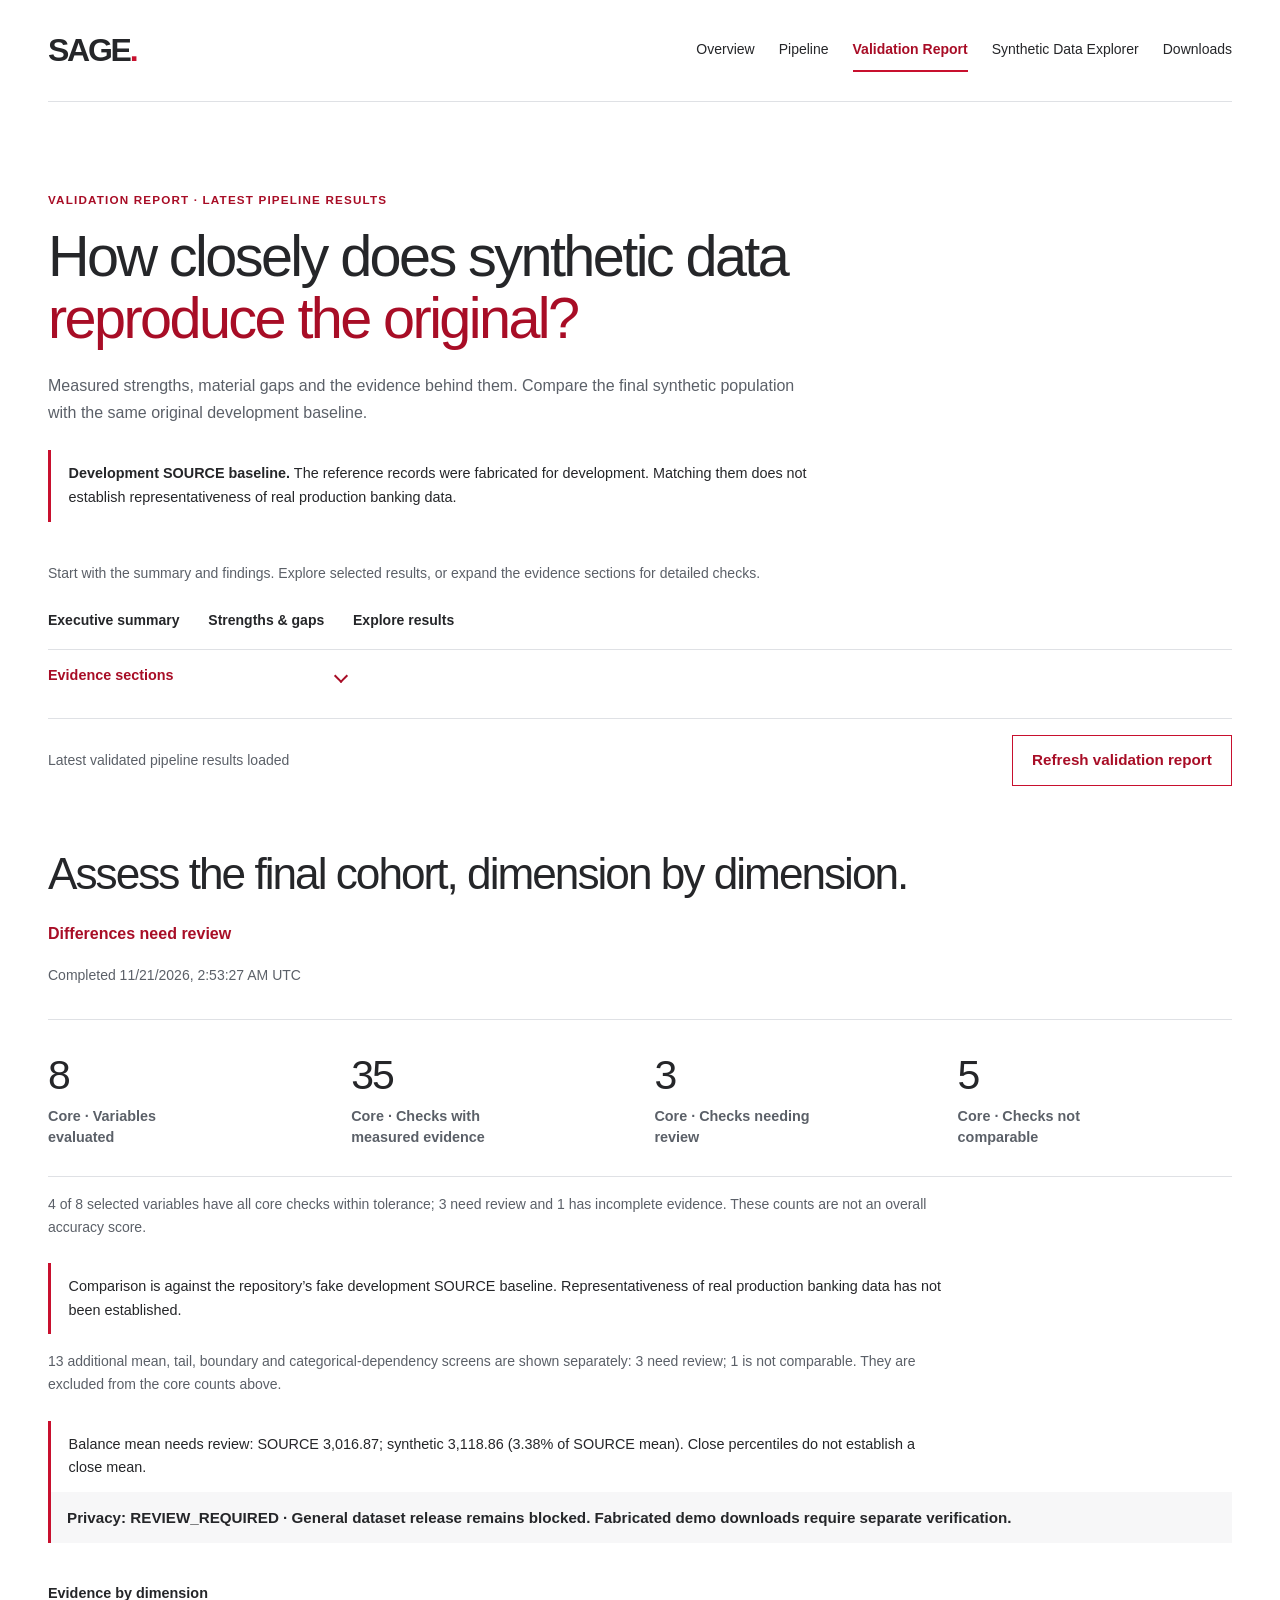
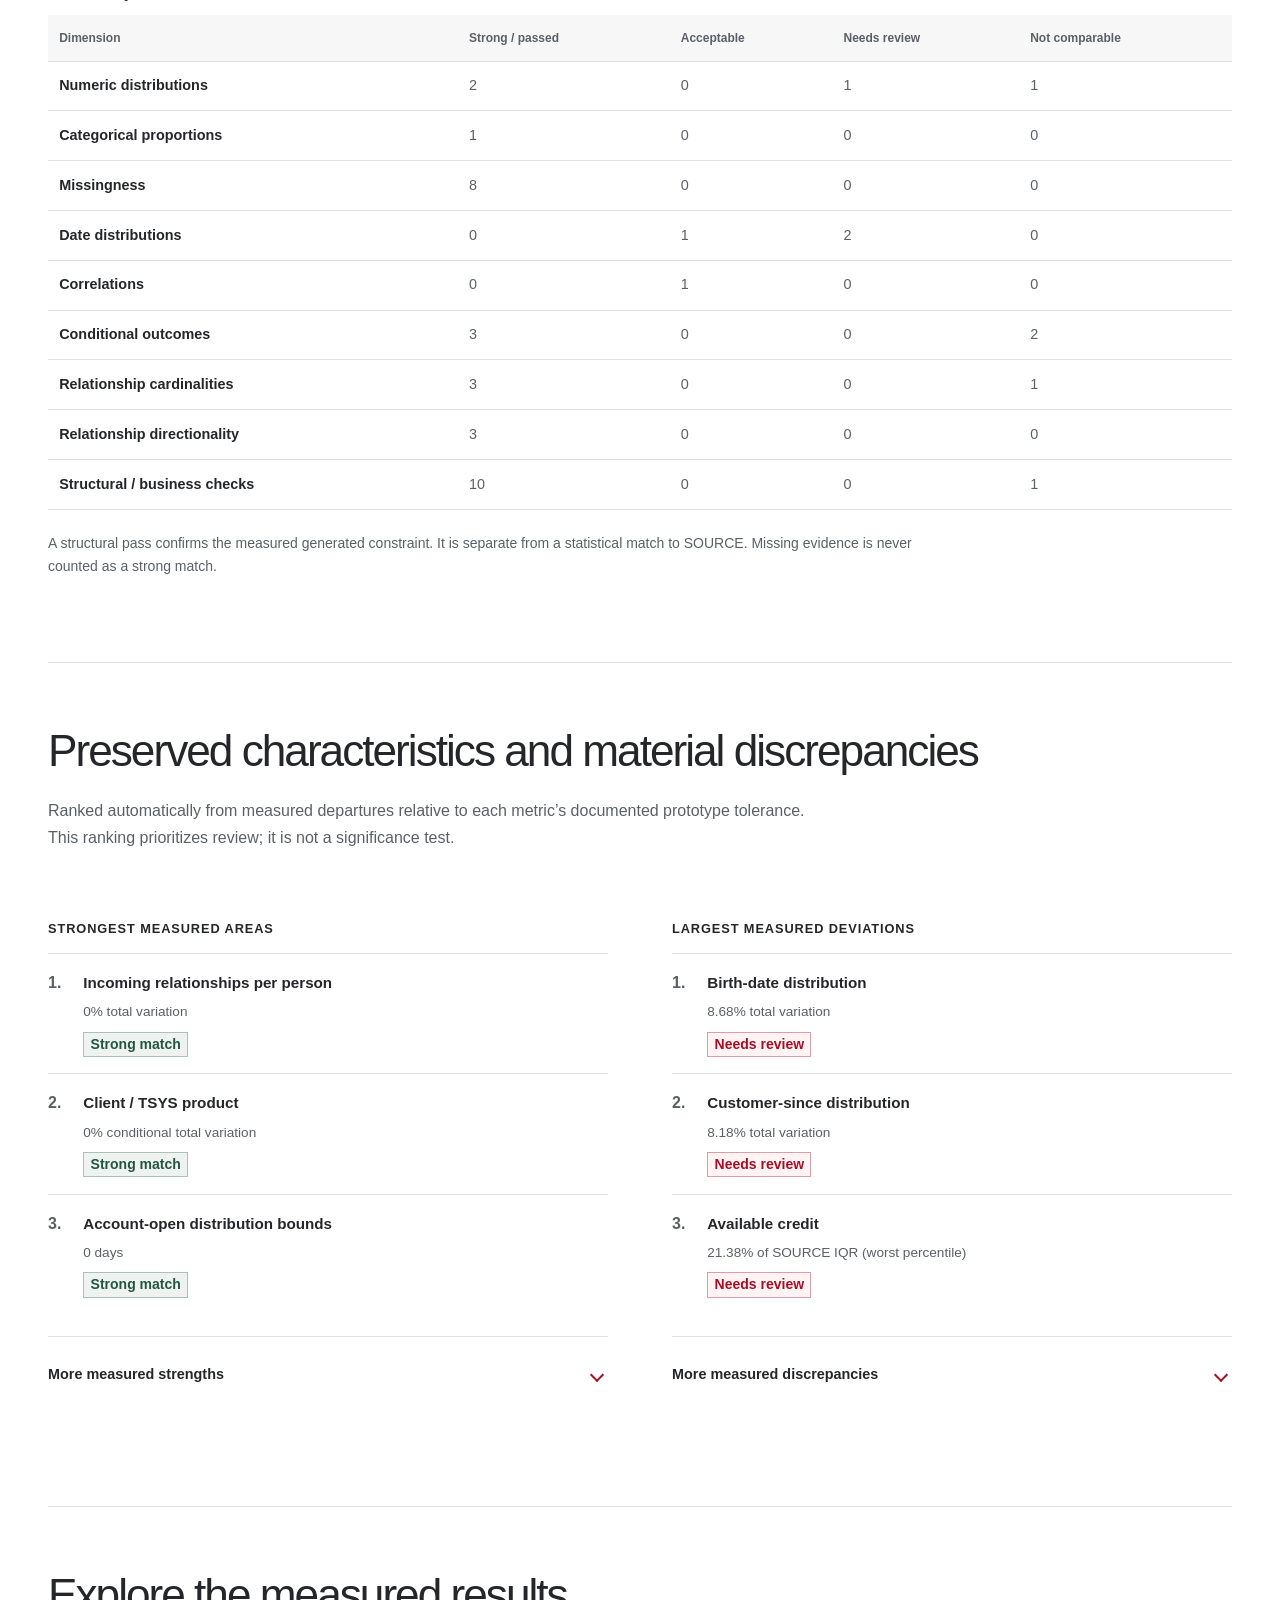
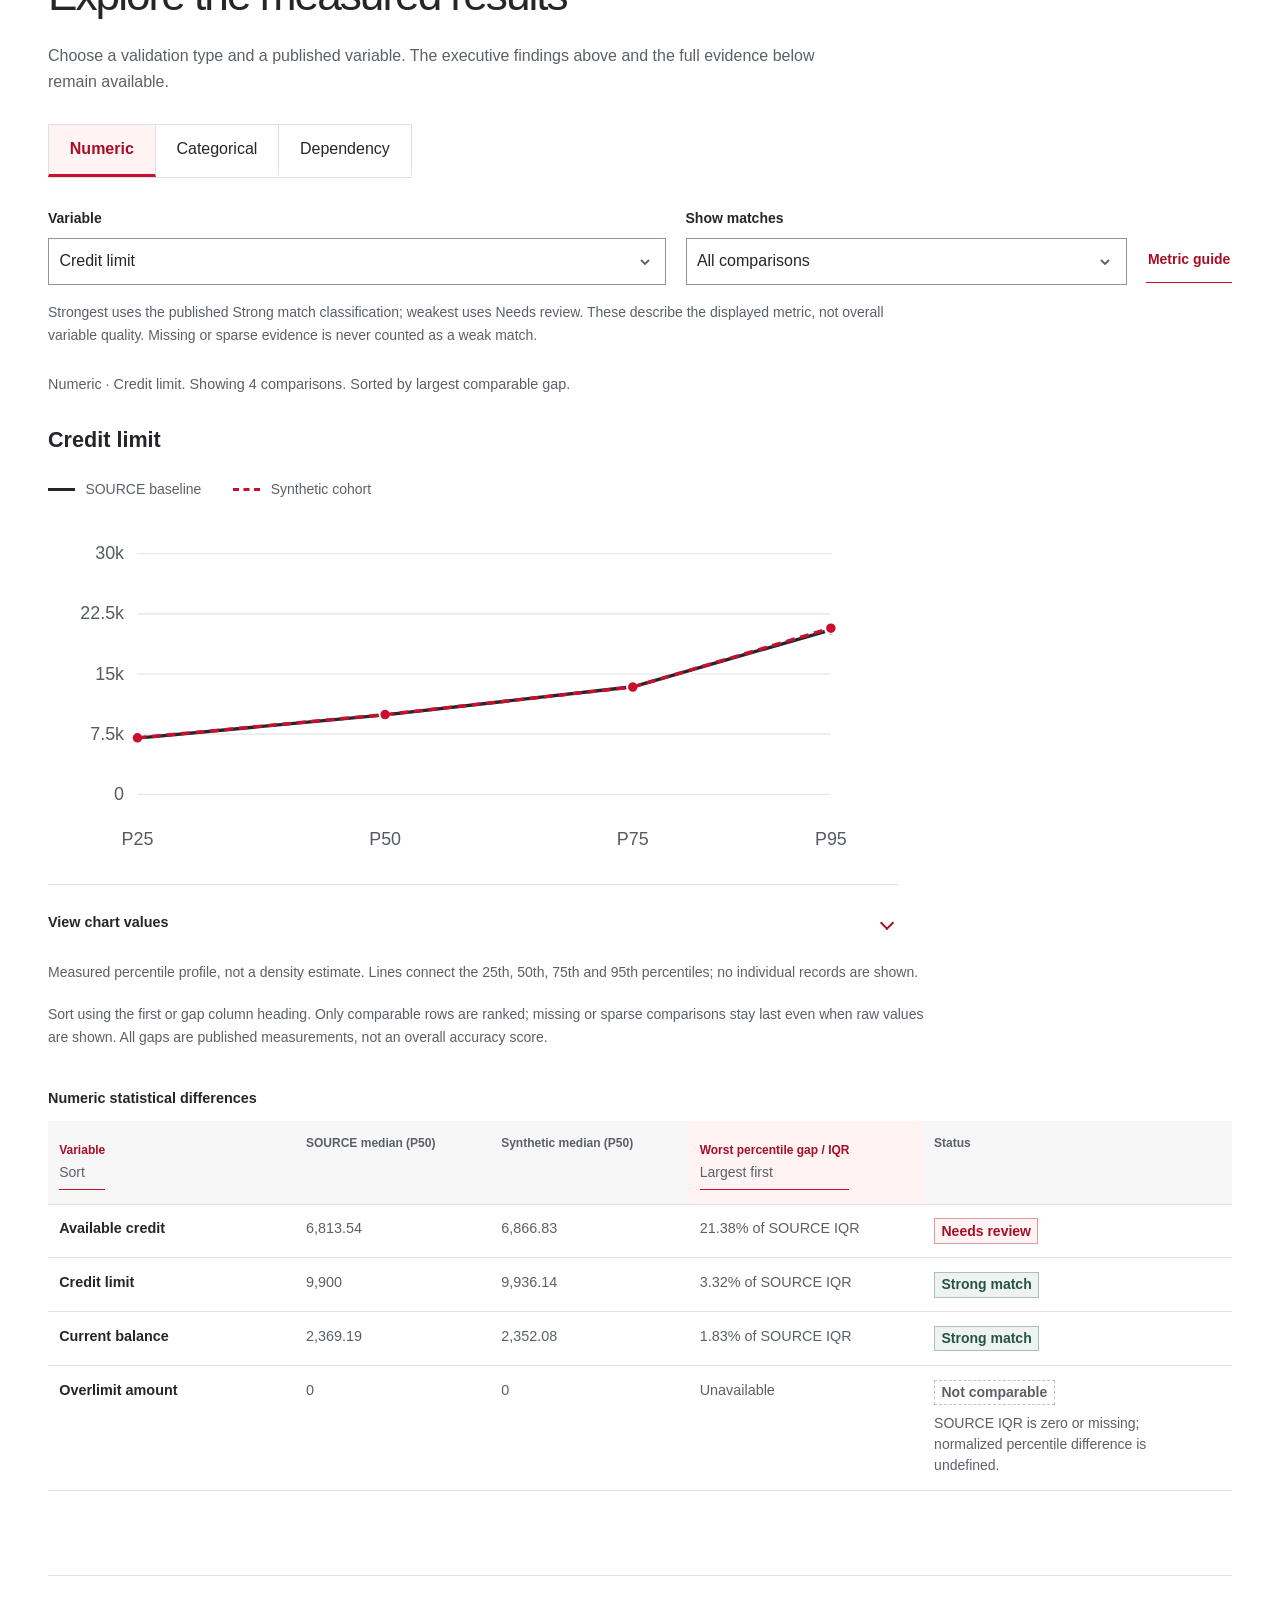
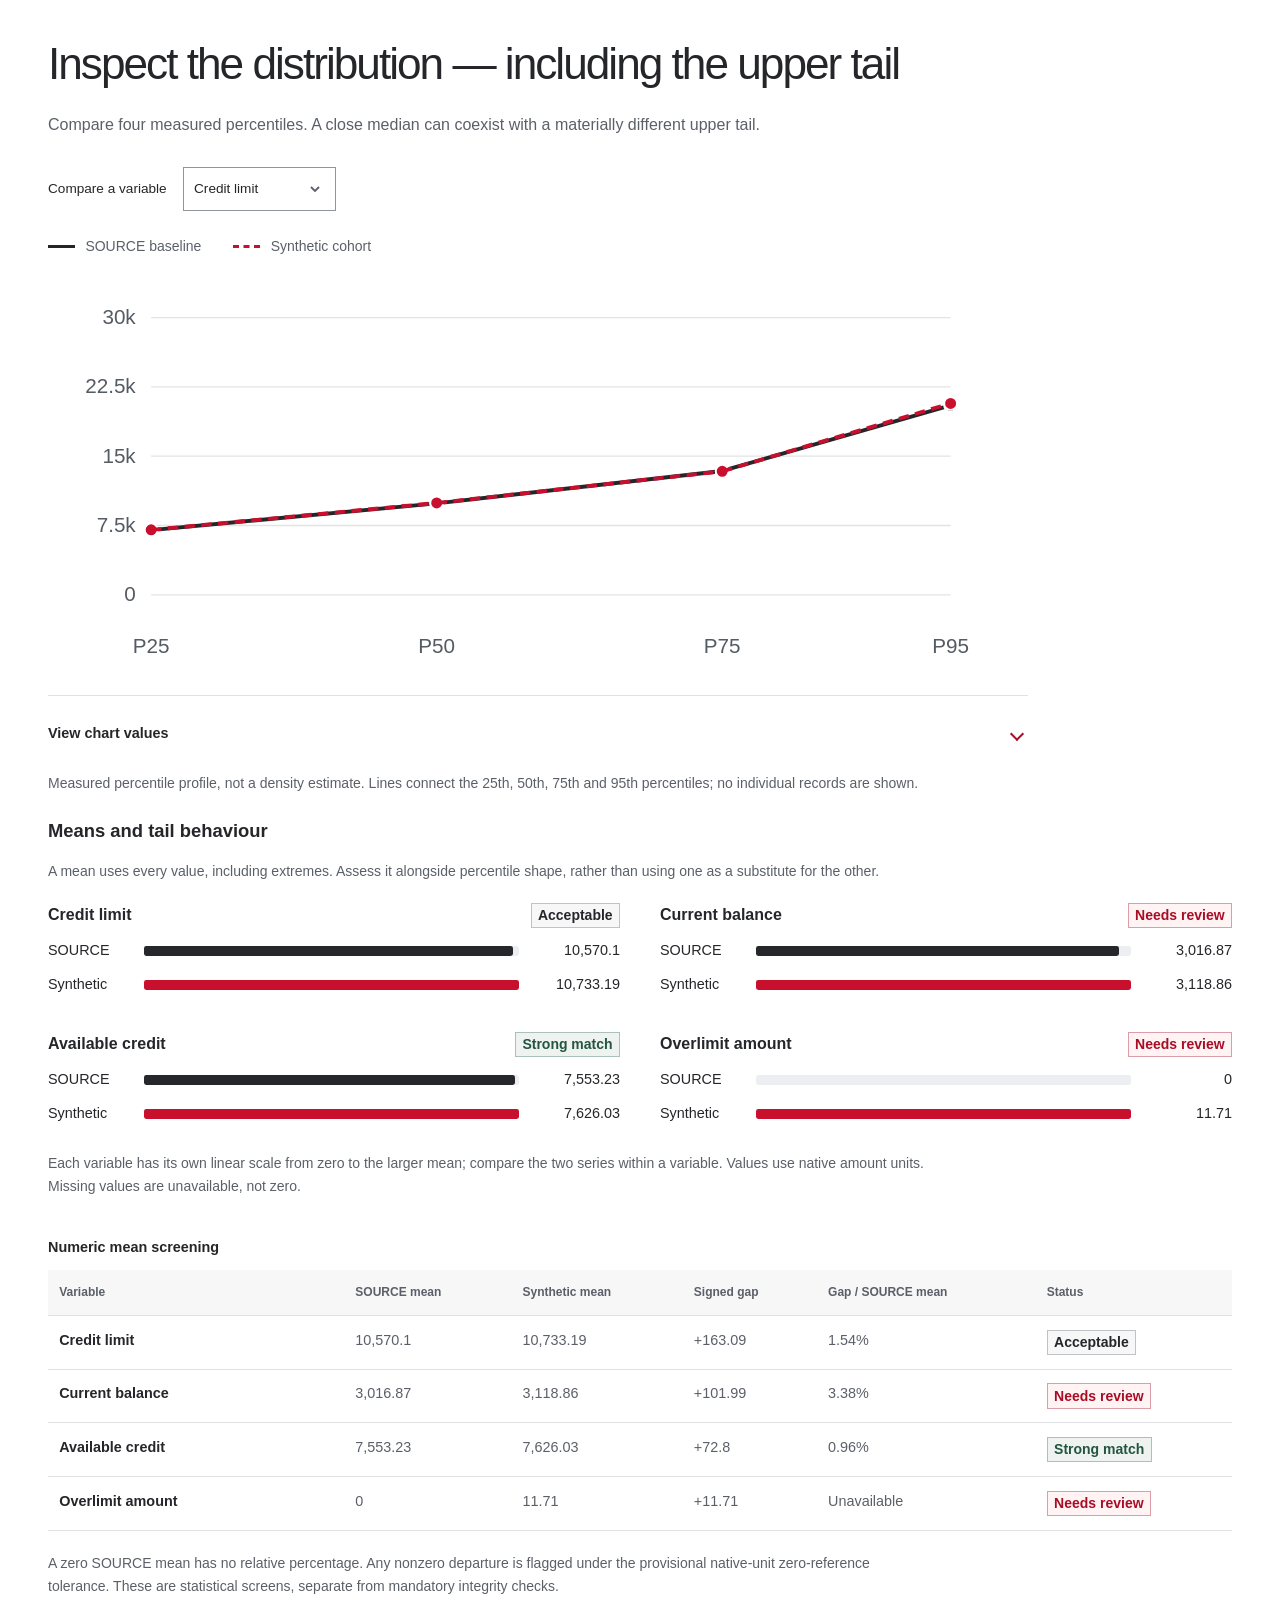
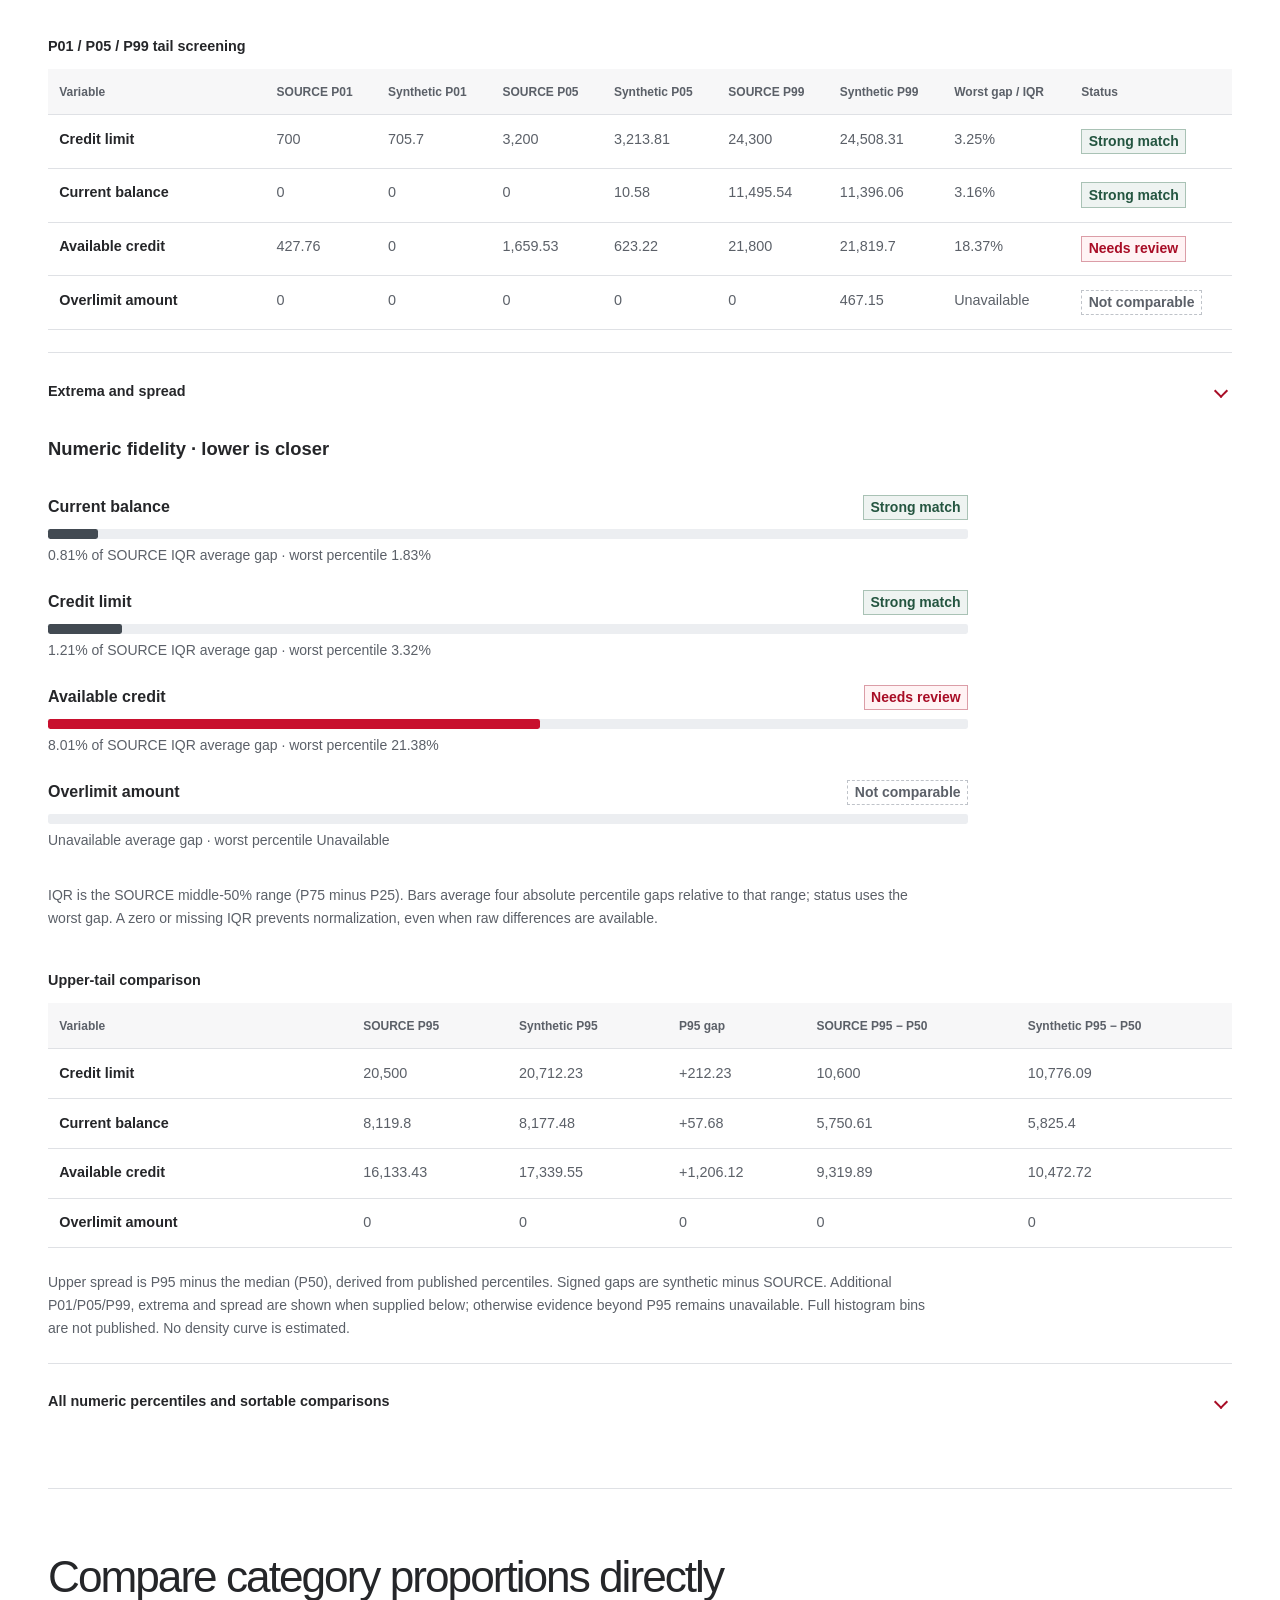
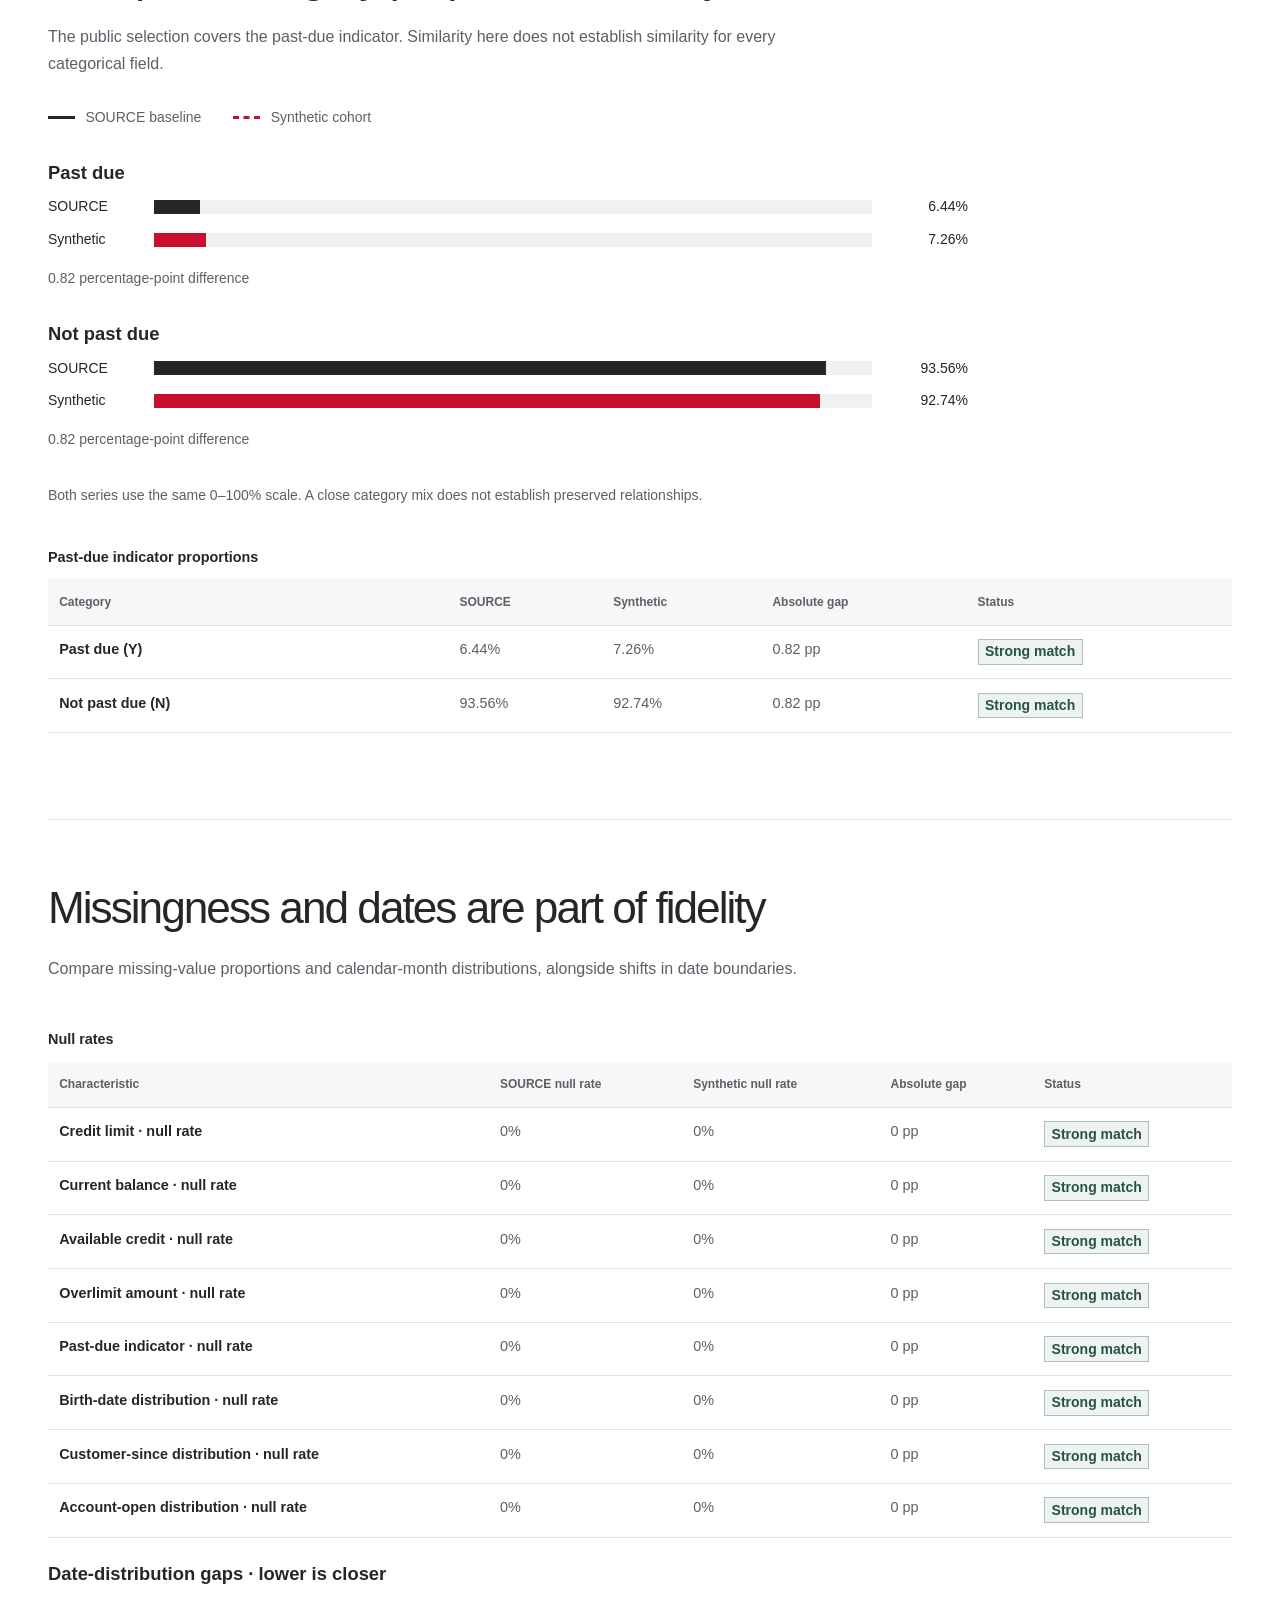
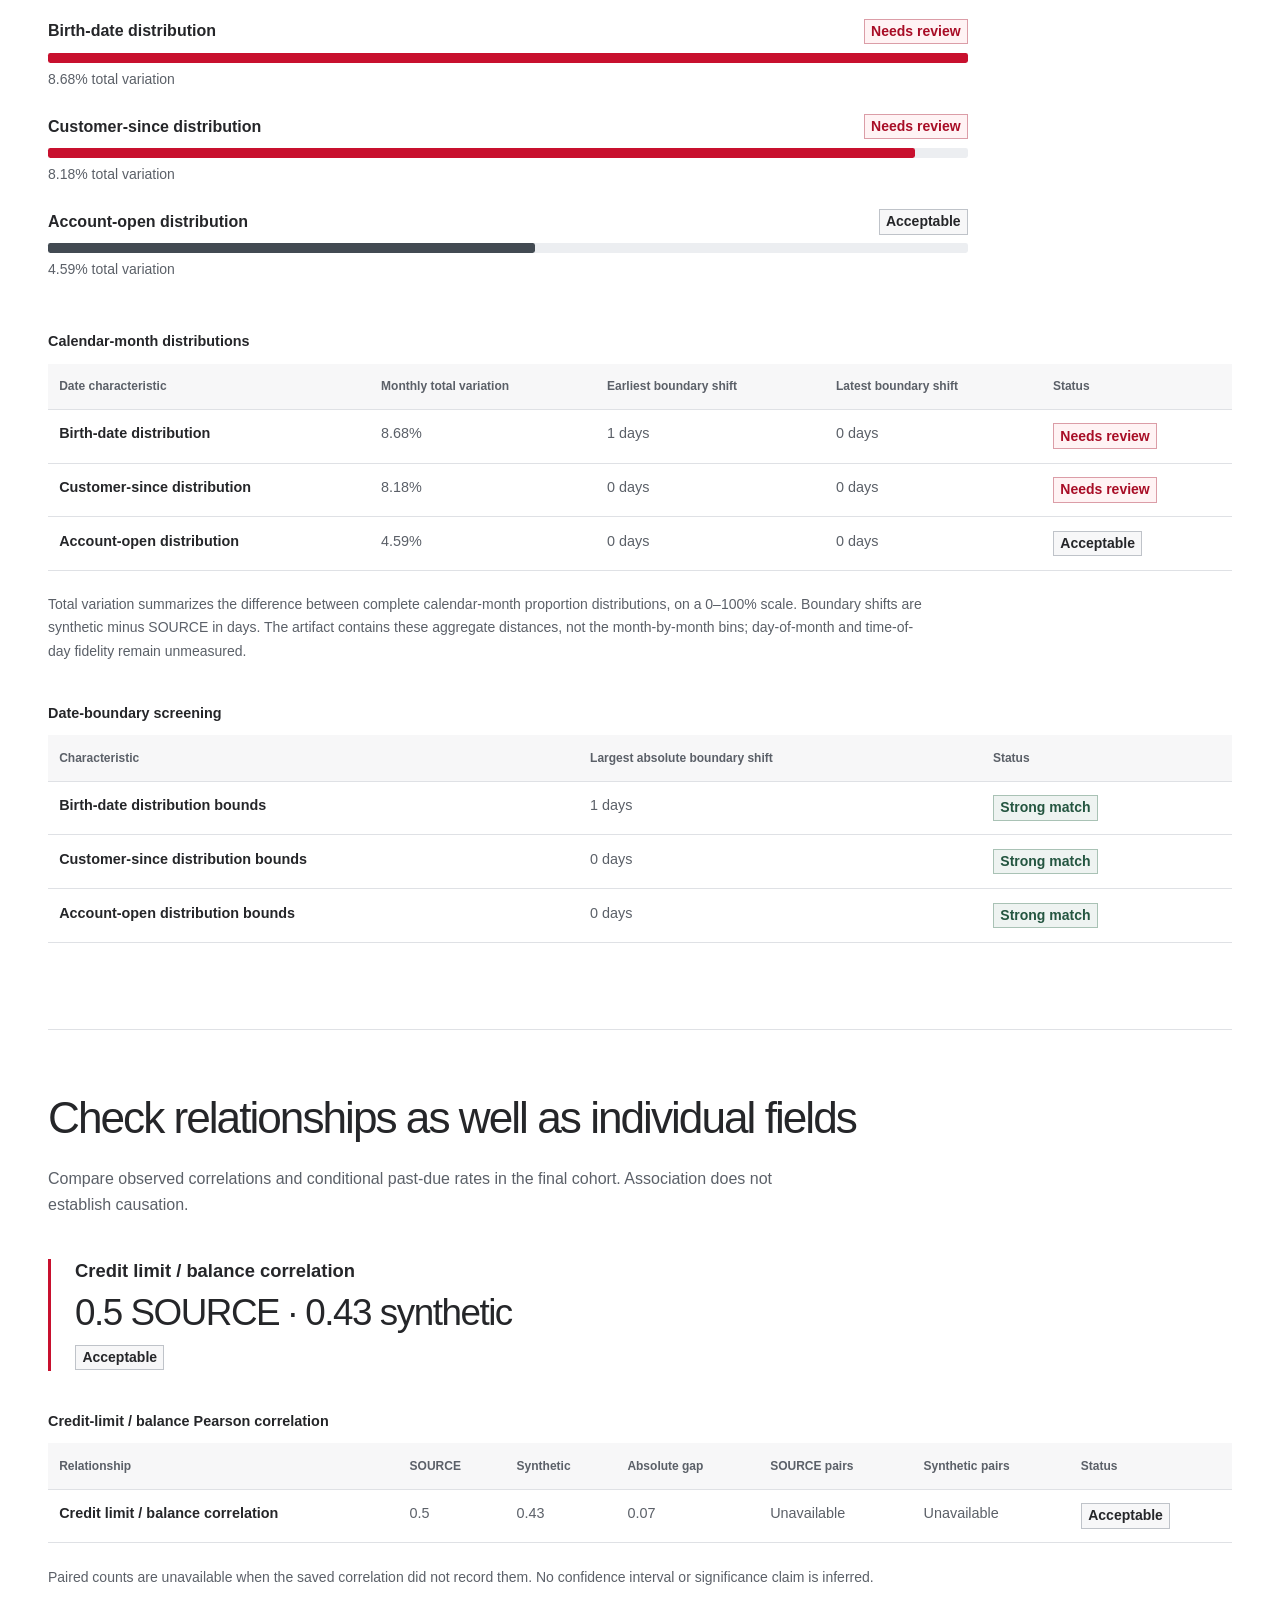
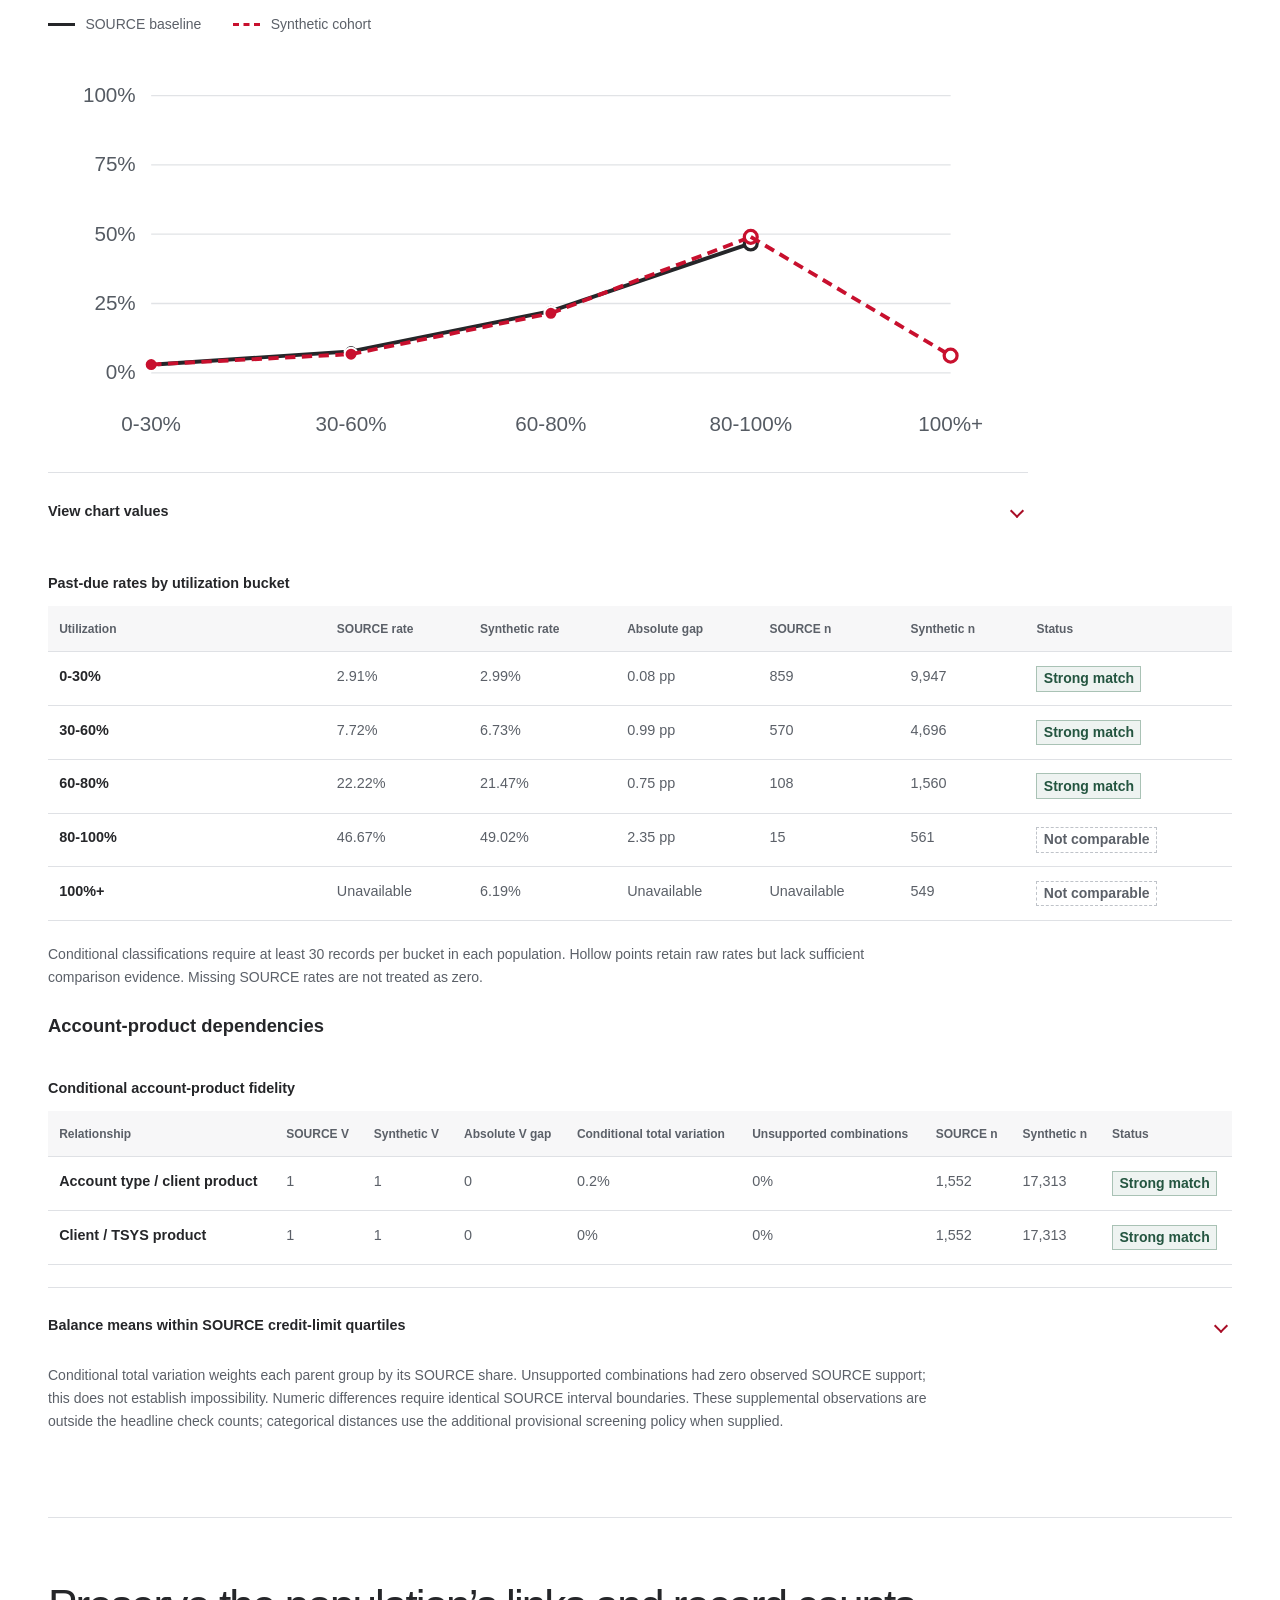
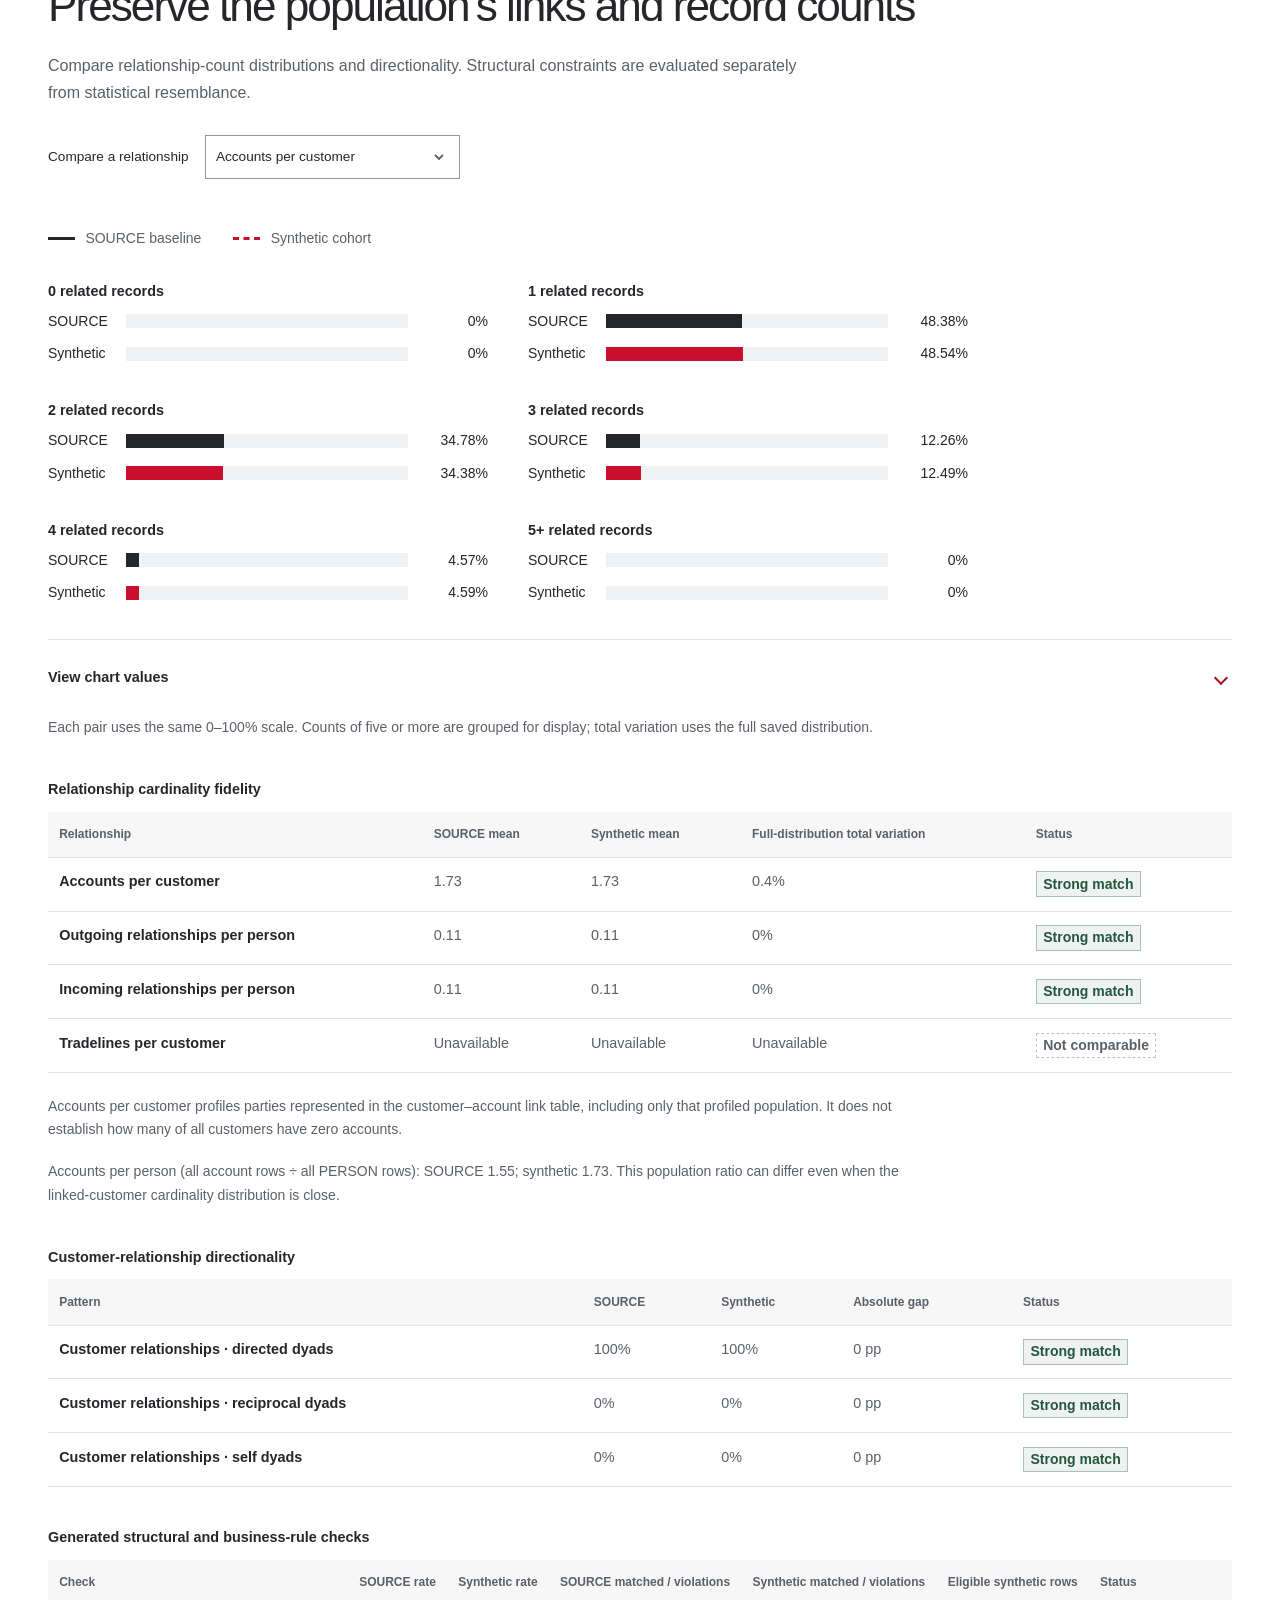
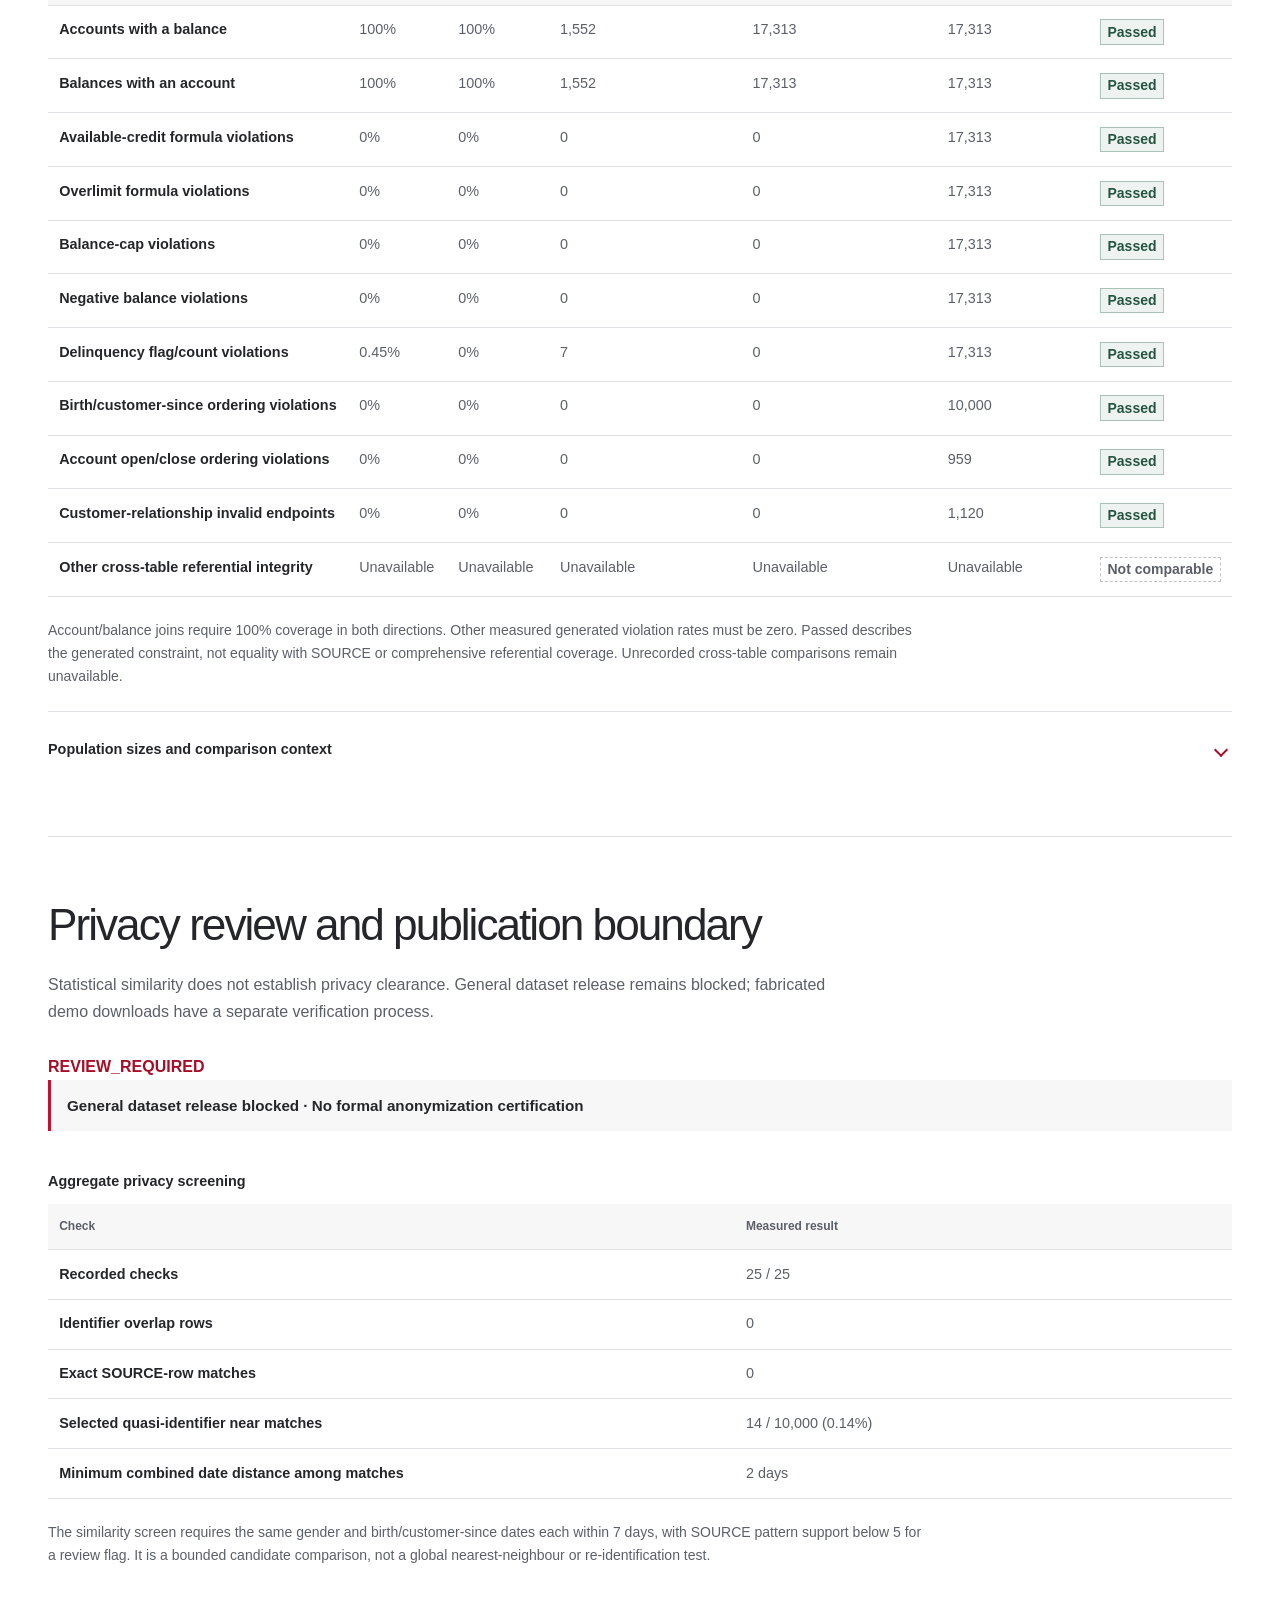
==== docs/validation.html @ c86fa347 "Refine SAGE executive reading flow and report navigation" ====
<!doctype html>
<html lang="en"><head><meta charset="utf-8"><meta name="viewport" content="width=device-width, initial-scale=1"><meta name="description" content="SAGE validation: measured strengths, gaps and relationship fidelity between original and synthetic banking data."><meta name="theme-color" content="#c8102e"><title>Validation Report — Original vs Synthetic | SAGE</title><link rel="stylesheet" href="styles.css?v=ux-review-2"><script src="validation-config.js?v=post-pilot-2" defer></script><script src="executive-viz.js?v=ux-review-2" defer></script><script src="validation.js?v=ux-review-2" defer></script></head>
<body class="exec-page validation-page"><a class="skip-link" href="#main">Skip to validation report</a>
<header class="exec-header container"><a class="exec-brand" href="index.html" aria-label="SAGE overview">SAGE<span aria-hidden="true">.</span></a><nav aria-label="Main navigation"><a href="index.html#overview">Overview</a><a href="index.html#process">Pipeline</a><a href="validation.html" aria-current="page">Validation Report</a><a href="index.html#explore-records">Synthetic Data Explorer</a><a href="index.html#download-dataset">Downloads</a></nav></header>
<main id="main" class="container report-main" tabindex="-1"><div class="report-intro exec-report-intro"><p class="eyebrow">Validation report · Latest pipeline results</p><h1>How closely does synthetic data <span>reproduce the original?</span></h1><p>Measured strengths, material gaps and the evidence behind them. Compare the final synthetic population with the same original development baseline.</p><p class="baseline-notice"><strong>Development SOURCE baseline.</strong> The reference records were fabricated for development. Matching them does not establish representativeness of real production banking data.</p></div>
<p class="report-nav-help">Start with the summary and findings. Explore selected results, or expand the evidence sections for detailed checks.</p>
<nav class="report-nav" aria-label="Validation report sections"><div class="report-primary-links"><a href="#summary">Executive summary</a><a href="#findings">Strengths &amp; gaps</a><a href="#explore-validation">Explore results</a></div><details class="report-evidence-links"><summary>Evidence sections</summary><div><a href="#numeric">Distributions</a><a href="#categorical">Categories</a><a href="#completeness">Missingness &amp; dates</a><a href="#dependencies">Dependencies</a><a href="#structure">Structure</a><a href="#privacy">Privacy &amp; release</a><a href="#methodology">Tolerances &amp; limits</a></div></details></nav>
<div id="validation-report" data-report-url="latest-pipeline.json" aria-live="off"><p class="results-notice" role="status">Validation results pending</p><noscript><p>Enable JavaScript to load aggregate results. <a href="index.html">Read the project methodology.</a></p></noscript></div></main>
<footer class="container exec-footer"><p><strong>SAGE.</strong> Synthetic banking data prototype</p><nav aria-label="Explore SAGE"><a href="index.html#process">Pipeline</a><a href="#summary">Validation Report</a><a href="index.html#explore-records">Synthetic Data Explorer</a><a href="#main">Back to top</a></nav></footer></body></html>
---- docs/styles.css ----
:root {
  color-scheme: light;
  --red: #c8102e;
  --red-dark: #a80d26;
  --red-soft: #fff3f4;
  --ink: #252629;
  --muted: #5b6068;
  --line: #dfe1e5;
  --paper: #ffffff;
  --soft: #f7f7f8;
  --font: "Geist", "Inter", "Segoe UI", Arial, sans-serif;
  --mono: "IBM Plex Mono", Consolas, "Liberation Mono", monospace;
}

/* Dedicated validation report: shared palette and typography, static layout. */
.report-nav { display: flex; gap: 1.6rem; overflow-x: auto; white-space: nowrap; }
.report-nav a { padding: .6rem 0 .8rem; text-decoration: none; color: var(--ink); font-size: .9rem; }
.report-nav a:hover { color: var(--red-dark); text-decoration: underline; }
.report-main { padding-top: 2rem; }
.report-intro { max-width: 61rem; padding-bottom: 1.3rem; }
.report-intro h1 { max-width: 100%; font-size: clamp(2.3rem, 4.4vw, 4rem); margin-bottom: 1.5rem; }
.report-intro h1 span { display: block; color: var(--red-dark); }
.report-intro > p + p { margin-top: .8rem; }
.report-section { padding: 3.5rem 0; border-bottom: 1px solid var(--line); scroll-margin-top: 1rem; min-width: 0; }
.report-section h2 { font-size: clamp(1.7rem, 3vw, 2.4rem); margin-bottom: 1rem; }
.report-section:first-child { padding-top: 2rem; }
.report-toolbar { display: flex; gap: 1rem; align-items: center; justify-content: space-between; flex-wrap: wrap; }
.report-toolbar .results-notice { background: transparent; border: 0; padding: .3rem 0; margin: 0; font-size: .875rem; }
.report-description { max-width: 58rem; margin-bottom: 1.8rem; }
.report-verdict { font-size: 1.4rem; color: var(--ink); font-weight: 650; }
.report-metrics { margin: 1.8rem 0; background: var(--soft); border-top: 3px solid var(--red); padding: 1.5rem; }
.findings-grid { display: grid; grid-template-columns: 1fr 1fr; gap: 2.5rem; }
.finding-panel h3 { margin-bottom: 1.4rem; }
.finding-list { list-style: none; counter-reset: findings; padding: 0; }
.finding-list li { position: relative; padding: 1rem 0 1.1rem 2.2rem; border-top: 1px solid var(--line); counter-increment: findings; }
.finding-list li::before { content: counter(findings) "."; position: absolute; left: 0; font-weight: 700; color: var(--muted); }
.finding-list p { margin: .3rem 0 .45rem; font-variant-numeric: tabular-nums; }
.match-badge { display: inline-block; border: 1px solid #bfc3c9; border-radius: .2rem; padding: .15rem .5rem; font-size: .8rem; line-height: 1.5; font-weight: 650; white-space: nowrap; color: var(--ink); background: var(--soft); }
.match-strong { background: #eef3f1; color: #245540; border-color: #a9c2b5; }
.match-needs_review { color: var(--red-dark); border-color: #db9da7; background: var(--red-soft); }
.match-unavailable { border-style: dashed; color: var(--muted); background: white; }
.percentile-chart { list-style: none; margin: 2rem 0; padding: 0; display: grid; gap: 1.4rem; max-width: 60rem; }
.chart-label { display: flex; justify-content: space-between; align-items: center; gap: 1rem; margin-bottom: .5rem; }
.chart-track { height: .65rem; background: #eceef1; width: 100%; border-radius: .15rem; }
.chart-bar { height: 100%; background: #424a52; border-radius: .15rem; min-width: 0; }
.chart-review { background: var(--red); }
.chart-value { font-size: .875rem; margin-top: .3rem; font-variant-numeric: tabular-nums; }
.report-table { min-width: 43rem; width: 100%; font-size: .9rem; }
.report-table caption { text-align: left; font-weight: 650; color: var(--ink); padding: 1.1rem 0 .7rem; }
.report-table td { font-variant-numeric: tabular-nums; }
.report-table th:first-child { min-width: 12rem; }
.report-table tbody th { font-weight: 550; }
.report-section > .table-scroll { margin: 1.4rem 0; }
.report-section .measurement-note { margin-top: 1rem; max-width: 60rem; }
.report-details { margin-top: 1.4rem; border-top: 1px solid var(--line); padding-top: 1rem; }
.report-details summary { cursor: pointer; color: var(--ink); font-weight: 600; padding: .3rem 0; }
.report-sort { display: flex; align-items: center; gap: .75rem; flex-wrap: wrap; margin: 2rem 0 .5rem; font-size: .9rem; font-weight: 600; }
.report-sort select { font: inherit; color: var(--ink); background: white; border: 1px solid #888e96; border-radius: .2rem; padding: .6rem .8rem; min-height: 44px; max-width: 100%; }
.report-link-panel { display: flex; justify-content: space-between; align-items: center; gap: 1.5rem; padding-block: 2rem; }
.report-link-panel p { max-width: 40rem; }
button:focus-visible, select:focus-visible { outline: 3px solid var(--red); outline-offset: 3px; }
@media (max-width: 760px) {
  .findings-grid { grid-template-columns: 1fr; gap: 2rem; }
  .report-link-panel { align-items: flex-start; flex-direction: column; }
  .report-main { padding-top: 2.2rem; }
  .report-section { padding-block: 2.5rem; }
  .report-intro h1 { font-size: 2.4rem; }
  .chart-label { align-items: flex-start; }
}

* {
  box-sizing: border-box;
}
html {
  scroll-padding-top: 1.5rem;
}
body {
  margin: 0;
  background: var(--paper);
  color: var(--ink);
  font-family: var(--font);
  font-size: 1rem;
  line-height: 1.65;
  -webkit-font-smoothing: antialiased;
}
h1, h2, h3, h4, p, figure, pre, dl, ol, ul {
  margin: 0;
}
h1, h2, h3, h4 {
  line-height: 1.2;
}
h1, h2 {
  letter-spacing: -.04em;
  font-weight: 650;
}
h2 {
  font-size: clamp(1.9rem, 3.2vw, 2.65rem);
}
h3 {
  font-size: 1.15rem;
  font-weight: 650;
}
h4 {
  font-size: 1rem;
}
p, dd {
  color: var(--muted);
}
a {
  color: var(--red-dark);
  text-underline-offset: .25em;
}
a:hover {
  text-decoration-thickness: 2px;
}
a:focus-visible, summary:focus-visible, [tabindex="0"]:focus-visible {
  outline: 3px solid var(--red);
  outline-offset: 4px;
}
code {
  font-family: var(--mono);
  font-size: .88em;
  overflow-wrap: anywhere;
}
.container {
  width: min(1232px, calc(100% - 6rem));
  margin-inline: auto;
}
.section {
  padding-block: 5rem;
}
.section-bordered {
  border-top: 1px solid var(--line);
}
.section-soft {
  background: var(--soft);
}
.eyebrow {
  color: var(--red-dark);
  font-size: .8rem;
  font-weight: 700;
  letter-spacing: .08em;
  text-transform: uppercase;
  margin-bottom: 1rem;
}
.sr-only, .skip-link:not(:focus) {
  position: absolute;
  width: 1px;
  height: 1px;
  padding: 0;
  margin: -1px;
  overflow: hidden;
  clip-path: inset(50%);
  white-space: nowrap;
  border: 0;
}
.skip-link:focus {
  position: fixed;
  top: 1rem;
  left: 1rem;
  z-index: 5;
  padding: .8rem 1rem;
  background: var(--paper);
}
.site-header {
  position: sticky;
  top: 0;
  z-index: 3;
  background: var(--paper);
  border-top: 4px solid var(--red);
  border-bottom: 1px solid var(--line);
}
.header-inner {
  min-height: 76px;
  display: flex;
  justify-content: space-between;
  align-items: center;
  gap: 1rem;
}
.brand {
  display: inline-flex;
  align-items: center;
  gap: 1rem;
  text-decoration: none;
  color: var(--ink);
}
.brand-name {
  font-size: 1.6rem;
  font-weight: 750;
  letter-spacing: -.06em;
}
.brand-name > span {
  color: var(--red);
}
.brand-description {
  padding-left: 1rem;
  border-left: 1px solid var(--line);
  font-size: .875rem;
  color: var(--muted);
}
.project-status {
  font-size: .8rem;
  color: var(--muted);
}
.desktop-nav {
  display: flex;
  justify-content: space-between;
  gap: 1rem;
}
.desktop-nav a, .mobile-nav nav a {
  color: var(--muted);
  text-decoration: none;
  font-size: .875rem;
  font-weight: 550;
  min-height: 46px;
  display: flex;
  align-items: center;
  border-bottom: 3px solid transparent;
}
.desktop-nav a:hover, .mobile-nav nav a:hover {
  color: var(--red-dark);
  text-decoration: underline;
}
body:has(#overview:target) nav a[href="#overview"],
body:has(#architecture:target) nav a[href="#architecture"],
body:has(#profiling:target) nav a[href="#profiling"],
body:has(#rules:target) nav a[href="#rules"],
body:has(#pilot:target) nav a[href="#pilot"],
body:has(#validation:target) nav a[href="#validation"],
body:has(#next-steps:target) nav a[href="#next-steps"] {
  color: var(--red-dark);
  border-bottom-color: var(--red);
}
.mobile-nav {
  display: none;
}
.hero {
  display: grid;
  grid-template-columns: 1.35fr 1fr;
  align-items: center;
  gap: 5rem;
  padding-block: 5.5rem;
}
h1 {
  font-size: clamp(2.6rem, 4.5vw, 4rem);
  line-height: 1.1;
}
h1 span {
  color: var(--red-dark);
}
.hero-description {
  font-size: 1.1rem;
  max-width: 39rem;
  margin-top: 1.6rem;
}
.hero-actions {
  display: flex;
  flex-wrap: wrap;
  gap: .75rem;
  margin-top: 2rem;
}
.button {
  display: inline-flex;
  align-items: center;
  justify-content: center;
  min-height: 48px;
  padding: .7rem 1.1rem;
  border: 1px solid var(--red);
  border-radius: 5px;
  font-size: .875rem;
  font-weight: 650;
  text-decoration: none;
}
.button-primary {
  color: white;
  background: var(--red);
}
.button-primary:hover {
  background: var(--red-dark);
  border-color: var(--red-dark);
}
.button-secondary {
  color: var(--red-dark);
  background: white;
}
.button-secondary:hover {
  background: var(--red-soft);
}
.technology {
  margin-top: 1.8rem;
  font-size: .8rem;
}
.technology span {
  margin-inline: .5rem;
  color: #858990;
}
.control-model {
  background: var(--soft);
  border: 1px solid var(--line);
  border-top: 3px solid var(--red);
  border-radius: 6px;
  padding: 1.75rem;
}
.control-model h2 {
  font-size: 1.7rem;
  letter-spacing: -.03em;
}
.control-model dl {
  margin-top: 1.5rem;
}
.control-model dl > div {
  border-top: 1px solid var(--line);
  padding-top: 1rem;
  margin-top: 1rem;
}
dt {
  font-weight: 650;
}
dd {
  margin: .4rem 0 0;
}
.control-model dt {
  font-size: .95rem;
}
.control-model dd {
  font-size: 1rem;
}
.section-heading {
  display: grid;
  grid-template-columns: 1fr 1.1fr;
  align-items: end;
  gap: 5rem;
  margin-bottom: 2.6rem;
}
.section-heading > p {
  max-width: 38rem;
}
.pipeline {
  display: grid;
  grid-template-columns: repeat(6, 1fr);
  list-style: none;
  padding: 0;
  gap: 1.2rem;
}
.pipeline li {
  position: relative;
  min-width: 0;
  border: 1px solid var(--line);
  border-top: 3px solid #b5b8be;
  padding: 1.2rem 1rem;
  border-radius: 4px;
}
.pipeline li + li::before {
  content: "→";
  position: absolute;
  left: -1.05rem;
  top: 3rem;
  color: var(--muted);
  font-size: 1rem;
}
.pipeline .control-stage {
  border-top-color: var(--red);
  background: var(--red-soft);
}
.stage-context {
  display: block;
  color: var(--muted);
  font-size: .75rem;
  margin-bottom: .8rem;
}
.control-stage .stage-context {
  color: var(--red-dark);
}
.pipeline h3 {
  font-size: 1rem;
  min-height: 2.4em;
}
.pipeline p {
  margin-top: .75rem;
  font-size: .875rem;
  line-height: 1.55;
}
.profile-route {
  text-align: center;
  margin: 1.4rem 16.7% 0;
  padding-top: 1rem;
  border-top: 1px dashed #a7abb1;
  font-size: .875rem;
  color: var(--muted);
}
.context-note {
  display: grid;
  grid-template-columns: 12rem 1fr;
  gap: 1.5rem;
  padding: 1.5rem;
  margin-top: 2rem;
  background: var(--soft);
  border-radius: 4px;
}
.context-note strong {
  font-size: .95rem;
}
.context-note p {
  font-size: .9rem;
}
.term {
  font-weight: 650;
  color: var(--ink);
}
.profile-list {
  display: grid;
  grid-template-columns: repeat(3, 1fr);
  gap: 2rem 2.5rem;
}
.profile-list > div {
  border-top: 1px solid #ccd0d5;
  padding-top: 1.1rem;
}
.profile-list dd {
  font-size: 1rem;
}
.disclosure {
  border-top: 1px solid var(--line);
  margin-top: 1.75rem;
}
summary {
  display: flex;
  align-items: center;
  justify-content: space-between;
  gap: 1rem;
  min-height: 52px;
  padding-block: .9rem;
  cursor: pointer;
  color: var(--ink);
  font-weight: 600;
  font-size: .9rem;
  list-style: none;
}
summary::-webkit-details-marker {
  display: none;
}
summary::after {
  content: "+";
  flex-shrink: 0;
  width: 1.5rem;
  height: 1.5rem;
  border: 1px solid #afb3b9;
  border-radius: 3px;
  display: grid;
  place-items: center;
  line-height: 1;
  color: var(--red-dark);
  font-size: 1rem;
}
details[open] > summary::after {
  content: "−";
  background: var(--red-soft);
  border-color: var(--red);
}
summary:hover {
  color: var(--red-dark);
  text-decoration: underline;
  text-underline-offset: .25em;
}
.disclosure-content {
  padding: 0 0 1.2rem;
  max-width: 65rem;
}
.disclosure-content p {
  font-size: 1rem;
}
.disclosure-content p + p {
  margin-top: .8rem;
}
.boundary-note {
  padding: 1.3rem 1.5rem;
  background: var(--red-soft);
  border-left: 3px solid var(--red);
  margin-bottom: 2.5rem;
}
.boundary-note strong {
  display: block;
  margin-bottom: .4rem;
}
.boundary-note p {
  font-size: 1rem;
}
.rules-layout {
  display: grid;
  grid-template-columns: 1.1fr 1fr;
  align-items: start;
  gap: 5rem;
}
.subheading {
  margin-bottom: 1.5rem;
}
.rule-workflow {
  list-style: none;
  padding: 0;
}
.rule-workflow li {
  position: relative;
  border-left: 2px solid var(--line);
  padding: 0 0 1.5rem 1.5rem;
  margin-left: .3rem;
}
.rule-workflow li:last-child {
  padding-bottom: 0;
  border-left-color: transparent;
}
.rule-workflow li::before {
  content: "";
  width: .7rem;
  height: .7rem;
  position: absolute;
  left: -.42rem;
  top: .25rem;
  background: var(--paper);
  border: 2px solid var(--red);
  border-radius: 50%;
}
.rule-workflow p {
  font-size: 1rem;
  margin-top: .4rem;
}
.rule-context {
  background: var(--soft);
  padding: 1.75rem;
  border-radius: 5px;
}
.rule-context > p {
  font-size: 1rem;
  margin-top: 1.1rem;
}
.rule-cards {
  display: grid;
  grid-template-columns: repeat(2, 1fr);
  gap: 1.5rem;
}
.rule-card {
  min-width: 0;
  padding: 1.75rem;
  background: var(--paper);
  border: 1px solid var(--line);
  border-top: 3px solid var(--red);
  border-radius: 5px;
}
.rule-category {
  font-size: .8rem;
  margin-bottom: .75rem;
}
.rule-card h3 {
  font-size: 1.4rem;
}
.field-name {
  margin-block: .5rem 1rem;
  color: var(--red-dark);
}
.rule-card > p:not(.field-name):not(.rule-category) {
  font-size: 1rem;
}
.rule-card pre {
  padding: 1rem;
  margin-top: 1.3rem;
  border: 1px solid var(--line);
  background: var(--soft);
  border-radius: 3px;
  white-space: pre-wrap;
  overflow-wrap: anywhere;
}
.rule-card .disclosure {
  margin-top: 1.2rem;
}
.section-footnote {
  font-size: .9rem;
  margin-top: 1.5rem;
  max-width: 62rem;
}
.validation-grid {
  display: grid;
  grid-template-columns: .85fr 1.3fr;
  gap: 3rem;
  align-items: start;
}
.validation-grid > * {
  min-width: 0;
}
.check-list {
  list-style: none;
  padding: 0;
  margin-top: 1.3rem;
}
.check-list li {
  position: relative;
  padding: .6rem 0 .6rem 1.15rem;
  border-bottom: 1px solid var(--line);
  font-size: 1rem;
}
.check-list li::before {
  content: "";
  position: absolute;
  width: 4px;
  height: 4px;
  left: 0;
  top: 1.25rem;
  background: var(--muted);
}
.validation-checks .disclosure {
  margin-top: 1.3rem;
}
.results-panel {
  border: 1px solid var(--line);
  border-radius: 6px;
  padding: 1.6rem;
}
.panel-heading {
  display: flex;
  flex-wrap: wrap;
  justify-content: space-between;
  align-items: center;
  gap: .75rem;
  margin-bottom: 1.3rem;
}
.panel-heading h3 {
  font-size: 1.1rem;
}
.status-label {
  display: inline-flex;
  align-items: center;
  gap: .5rem;
  font-size: .8rem;
  color: var(--ink);
  border: 1px solid #c9ccd1;
  background: var(--soft);
  border-radius: 4px;
  padding: .25rem .65rem;
}
.status-label::before {
  content: "";
  width: .4rem;
  height: .4rem;
  border-radius: 50%;
  border: 1px solid var(--muted);
}
.status-measured {
  color: var(--red-dark);
  background: var(--red-soft);
  border-color: #ecc5cc;
}
.status-measured::before {
  background: var(--red);
  border-color: var(--red);
}
.results-notice {
  background: var(--soft);
  padding: 1rem;
  border-radius: 3px;
}
.results-notice p {
  font-size: .9rem;
}
.results-notice p + p {
  margin-top: .5rem;
}
.results-panel > p {
  font-size: .875rem;
}
.measurement-summary {
  background: var(--soft);
  padding: 1rem;
  margin-top: 1rem;
  border-radius: 3px;
}
.measurement-summary strong {
  color: var(--ink);
}
.table-scroll {
  overflow-x: auto;
  margin-block: 1.3rem;
  scrollbar-color: #999fa7 #edf0f2;
  scrollbar-width: thin;
}
table {
  border-collapse: collapse;
  width: 100%;
  font-size: .875rem;
  line-height: 1.5;
  text-align: left;
}
th, td {
  padding: .85rem .7rem;
  border-bottom: 1px solid var(--line);
  vertical-align: top;
}
thead th {
  color: var(--muted);
  font-size: .75rem;
  font-weight: 650;
  background: var(--soft);
}
tbody th {
  font-weight: 550;
}
td {
  color: var(--muted);
  font-variant-numeric: tabular-nums;
}
.results-panel details {
  border-top: 1px solid var(--line);
}
.measurement-note, .panel-footnote {
  font-size: .8rem;
  color: var(--muted);
}
.measurement-note {
  margin-block: .6rem 1.2rem;
}
.panel-footnote {
  padding-top: 1rem;
  border-top: 1px solid var(--line);
}
.table-hint {
  display: none;
}
.results-help {
  margin-top: 2rem;
}
.results-completed {
  font-size: .875rem;
  color: var(--muted);
}
.results-metrics {
  display: grid;
  grid-template-columns: repeat(3, minmax(0, 1fr));
  gap: 1.25rem 1rem;
  margin: 1.5rem 0;
}
.results-metrics > div {
  min-width: 0;
  border-top: 2px solid var(--line);
  padding-top: .65rem;
}
.results-metrics dt {
  font-size: .875rem;
  color: var(--muted);
  font-weight: 500;
}
.results-metrics dd {
  margin: .2rem 0 0;
  font-size: clamp(1.1rem, 2vw, 1.5rem);
  font-weight: 650;
  line-height: 1.4;
  color: var(--ink);
  overflow-wrap: anywhere;
  font-variant-numeric: tabular-nums;
}
.results-panel h4 {
  font-size: 1rem;
}
.results-detail {
  margin-top: .5rem;
}
.results-notes-title {
  margin-top: 1.75rem;
}
.results-notes {
  padding-left: 1.2rem;
  margin-block: .6rem 1rem;
  font-size: .875rem;
  color: var(--muted);
}
.results-notes li + li {
  margin-top: .5rem;
}
.results-refresh {
  margin-top: 1.25rem;
  font-size: .875rem;
}
.results-refresh:disabled {
  opacity: .65;
  cursor: wait;
}
.results-panel .comparison-table {
  min-width: 27rem;
}
@media (max-width: 520px) {
  .results-metrics {
    grid-template-columns: repeat(2, minmax(0, 1fr));
  }
}
.next-list {
  display: grid;
  grid-template-columns: 1fr 1fr;
  gap: 1.75rem 4rem;
}
.next-list > div {
  border-top: 1px solid var(--line);
  padding-top: 1rem;
}
.next-list dd {
  font-size: 1rem;
}
.site-footer {
  display: flex;
  flex-wrap: wrap;
  align-items: center;
  justify-content: space-between;
  gap: 1rem;
  padding-block: 2rem;
  font-size: .8rem;
}
.site-footer strong {
  color: var(--ink);
  font-size: 1.1rem;
  margin-right: .5rem;
}
.site-footer a {
  min-height: 44px;
  display: inline-flex;
  align-items: center;
  font-weight: 600;
}

@media (max-width: 1100px) {
  .container {
    width: calc(100% - 4rem);
  }
  .hero, .section-heading, .rules-layout {
    gap: 3rem;
  }
  .desktop-nav {
    gap: .8rem;
  }
  .desktop-nav a {
    font-size: .875rem;
  }
  .pipeline {
    grid-template-columns: 1fr;
    gap: .9rem;
  }
  .pipeline li {
    display: grid;
    grid-template-columns: 7.5rem 11rem 1fr;
    align-items: center;
    gap: 1rem;
    border-top-width: 1px;
    border-left-width: 3px;
  }
  .pipeline .control-stage {
    border-top-color: var(--line);
    border-left-color: var(--red);
  }
  .pipeline li + li::before {
    content: "↓";
    left: 1rem;
    top: -1.25rem;
    font-size: .9rem;
  }
  .pipeline .stage-context, .pipeline p {
    margin: 0;
  }
  .pipeline h3 {
    min-height: 0;
  }
  .profile-route {
    margin-inline: 0;
  }
  .validation-grid {
    gap: 2rem;
  }
}

@media (max-width: 900px) {
  html {
    scroll-padding-top: 2rem;
  }
  .site-header {
    position: static;
  }
  .desktop-nav {
    display: none;
  }
  .mobile-nav {
    display: block;
  }
  .mobile-nav > summary {
    border-top: 1px solid var(--line);
  }
  .mobile-nav nav {
    display: grid;
    grid-template-columns: 1fr 1fr;
    gap: 0 1.5rem;
    padding-bottom: 1rem;
  }
  .hero {
    grid-template-columns: 1fr;
    padding-block: 3.5rem;
    gap: 2rem;
  }
  h1 {
    max-width: 40rem;
    font-size: clamp(2.5rem, 7vw, 3.7rem);
  }
  .hero-description {
    font-size: 1rem;
  }
  .control-model h2 {
    font-size: 1.5rem;
  }
  .control-model dl {
    display: grid;
    grid-template-columns: repeat(3, 1fr);
    gap: 1.2rem;
    margin-top: 1rem;
  }
  .control-model dl > div {
    margin: 0;
  }
  .section {
    padding-block: 3.5rem;
  }
  .section-heading {
    grid-template-columns: 1fr;
    gap: 1.1rem;
    margin-bottom: 2rem;
  }
  .pipeline li {
    grid-template-columns: 7rem 1fr;
  }
  .pipeline li p {
    grid-column: 2;
  }
  .context-note {
    grid-template-columns: 1fr;
    gap: .5rem;
  }
  .profile-list {
    grid-template-columns: 1fr 1fr;
    gap: 1.5rem 2rem;
  }
  .rules-layout {
    grid-template-columns: 1fr;
    gap: 2rem;
  }
  .validation-grid {
    grid-template-columns: 1fr;
    gap: 2rem;
  }
  .table-hint {
    display: block;
    font-size: .8rem;
    margin-top: 1rem;
  }
}

@media (max-width: 520px) {
  .container {
    width: calc(100% - 2.5rem);
  }
  .header-inner {
    min-height: 70px;
  }
  .brand {
    gap: .5rem;
  }
  .brand-description {
    display: none;
  }
  .project-status {
    font-size: .75rem;
  }
  .hero-actions {
    flex-direction: column;
  }
  .control-model, .rule-context, .rule-card, .results-panel {
    padding: 1.25rem;
  }
  .control-model dl {
    grid-template-columns: 1fr;
    gap: 1rem;
  }
  .control-model dd {
    font-size: 1rem;
  }
  .pipeline li {
    grid-template-columns: 1fr;
    gap: .5rem;
    padding: 1rem 1.25rem;
  }
  .pipeline li p {
    grid-column: auto;
  }
  .pipeline .stage-context {
    font-size: .75rem;
  }
  .profile-list, .rule-cards, .next-list {
    grid-template-columns: 1fr;
  }
  .context-note, .boundary-note {
    padding: 1.25rem;
  }
  .rule-card h3 {
    font-size: 1.3rem;
  }
  table {
    font-size: .8rem;
  }
  th, td {
    padding: .8rem .55rem;
  }
  .site-footer {
    align-items: start;
  }
  .site-footer > p {
    flex-basis: 100%;
  }
}

/* SAGE executive presentation layer. Existing evidence tables remain reusable. */
.exec-page { --font: Arial, Helvetica, "Segoe UI", sans-serif; background: #fff; }
.exec-page .container { width: min(1200px, calc(100% - 6rem)); }
.exec-page h1, .exec-page h2 { font-weight: 500; letter-spacing: -.045em; line-height: 1.08; }
.exec-page h1 { font-size: clamp(2.7rem, 5.2vw, 4.6rem); max-width: 1100px; }
.exec-page h2 { font-size: clamp(2rem, 3.45vw, 3.15rem); max-width: 990px; }
.exec-page h3 { font-weight: 600; line-height: 1.35; }
.exec-page p { line-height: 1.65; }
.exec-page :is(a,button,select,summary):focus-visible { outline: 3px solid var(--red); outline-offset: 5px; }
.exec-header { display: flex; align-items: center; justify-content: space-between; gap: 2rem; padding-block: 1.5rem; border-bottom: 1px solid var(--line); }
.exec-brand { font-size: 2rem; font-weight: 800; letter-spacing: -.07em; text-decoration: none; color: var(--ink); }
.exec-brand span { color: var(--red); }
.exec-header nav { display: flex; flex-wrap: wrap; gap: .8rem 2rem; }
.exec-header nav a { font-size: .9rem; text-decoration: none; color: var(--ink); }
.exec-header nav a:hover { color: var(--red-dark); text-decoration: underline; }
.exec-header nav a:last-child { color: var(--red-dark); }
.exec-hero { padding-block: 5.5rem 3rem; }
.exec-hero h1 { margin: 1.4rem 0 1.7rem; }
.exec-hero h1 span { color: var(--red-dark); }
.exec-lead { font-size: 1.15rem; max-width: 775px; }
.exec-actions { display: flex; gap: 2rem; align-items: center; flex-wrap: wrap; margin-top: 2rem; }
.exec-page .button { border-radius: 0; padding: .8rem 1.2rem; font-weight: 600; font-size: .95rem; }
.text-link { text-decoration: none; font-weight: 600; }
.hero-result-strip { display: grid; grid-template-columns: 1fr 3fr; align-items: center; gap: 2rem; border-block: 1px solid var(--line); margin: 3.5rem 0 1rem; padding: 1.6rem 0; }
.strip-label { color: var(--ink); font-weight: 600; font-size: .9rem; }
.strip-label span { font-size: .75rem; font-weight: 400; color: var(--muted); display: inline-block; margin-top: .5rem; }
.exec-metrics { display: grid; grid-template-columns: repeat(5,1fr); gap: 1.8rem; margin: 2rem 0 1rem; padding: 1.8rem 0; border-block: 1px solid var(--line); }
.exec-metrics > div { display: flex; flex-direction: column-reverse; justify-content: flex-end; gap: .65rem; }
.exec-metrics dd { color: var(--ink); font-size: clamp(2rem, 3.2vw, 3rem); font-weight: 500; line-height: 1; letter-spacing: -.045em; font-variant-numeric: tabular-nums; }
.exec-metrics dt { color: var(--muted); line-height: 1.4; font-size: .82rem; max-width: 175px; }
.hero-metrics { grid-template-columns: repeat(3,1fr); border: 0; margin: 0; padding: 0; }
.hero-metrics dd { font-size: 2.65rem; }
.exec-section { padding-block: 5.5rem; border-top: 1px solid var(--line); }
.exec-heading { margin-bottom: 3rem; }
.exec-heading h2 { margin-bottom: 1.5rem; }
.exec-heading > p:last-child { max-width: 760px; font-size: 1.05rem; }
.exec-page .eyebrow { font-size: .73rem; letter-spacing: .1em; }
.exec-page .measurement-note { font-size: .82rem; max-width: 880px; margin-top: 1rem; }
.pipeline-help { font-size: .9rem; color: var(--muted); margin-bottom: 1.25rem; max-width: 85ch; }
.pipeline-explorer [hidden] { display: none !important; }
.exec-pipeline { list-style: none; padding: 0; display: grid; grid-template-columns: repeat(7,minmax(0,1fr)); gap: .6rem; position: relative; }
.pipeline-stage { position: relative; min-width: 0; }
.pipeline-stage button { font-family: inherit; width: 100%; height: 100%; padding: 1.1rem .85rem; text-align: left; border: 1px solid #d5d7da; border-top: 3px solid #45474a; background: white; color: var(--ink); cursor: pointer; display: flex; flex-direction: column; align-items: flex-start; gap: .8rem; min-height: 225px; transition: background-color 160ms ease, border-color 160ms ease, box-shadow 160ms ease; }
.pipeline-stage:not(:last-child)::after { content: '→'; position: absolute; top: -1.8rem; right: -.6rem; color: #777; }
.stage-accent button { border-top-color: var(--red); }
.stage-number { color: var(--red-dark); font-size: .875rem; font-weight: 700; font-variant-numeric: tabular-nums; }
.pipeline-stage strong { font-size: .98rem; line-height: 1.3; min-height: 3.8em; }
.pipeline-stage .stage-summary { color: var(--muted); font-size: .875rem; line-height: 1.5; }
.pipeline-stage .stage-more { margin-top: auto; color: var(--red-dark); font-size: .875rem; font-weight: 600; }
.pipeline-stage[data-open="true"] button { background: var(--red-soft); border-color: var(--red); box-shadow: inset 0 -3px var(--red); }
.pipeline-stage[data-open="true"] strong { color: var(--red-dark); }
.pipeline-stage button:focus-visible, .pipeline-reset:focus-visible { outline: 3px solid var(--red); outline-offset: 4px; }
.pipeline-detail { margin-top: 1.5rem; padding: 1.5rem 1.8rem 1.8rem; background: white; border: 1px solid var(--line); border-top: 3px solid var(--red); scroll-margin-block: 1.5rem; min-height: 20rem; }
.pipeline-detail-toolbar { display: flex; justify-content: space-between; align-items: center; flex-wrap: wrap; gap: .6rem 1.5rem; margin-bottom: 1.25rem; }
.pipeline-status { color: var(--red-dark); font-size: .875rem; font-weight: 600; margin: 0; }
.pipeline-reset { padding: .45rem .1rem; border: 0; border-bottom: 1px solid var(--red); font: inherit; font-size: .875rem; color: var(--red-dark); background: transparent; cursor: pointer; min-height: 44px; }
.pipeline-detail h3 { font-size: 1.5rem; line-height: 1.3; margin-bottom: 1.5rem; }
.pipeline-overview { max-width: 75ch; }
.pipeline-overview p { font-size: 1rem; line-height: 1.7; }
.pipeline-overview .pipeline-takeaway { color: var(--muted); font-size: .9rem; margin-top: 1.2rem; }
.stage-facts { display: grid; grid-template-columns: repeat(4,minmax(0,1fr)); gap: 1.5rem 2rem; margin: 0; }
.stage-facts > div { border-top: 1px solid var(--line); padding-top: .8rem; }
.stage-facts dt { color: var(--muted); font-size: .875rem; font-weight: 600; margin-bottom: .6rem; }
.stage-facts dd { margin: 0; font-size: 1rem; line-height: 1.65; }
.stage-facts > div:last-child { border-top-color: var(--red); }
.stage-facts > div:last-child dt { color: var(--red-dark); }
.stage-detail:not([hidden]) { animation: stage-reveal 160ms ease-out; }
@keyframes stage-reveal { from { opacity: .3; } to { opacity: 1; } }
.profile-characteristics { display: flex; flex-wrap: wrap; gap: .6rem 0; list-style: none; padding: 0; margin: 0 0 3rem; }
.profile-characteristics li { border-left: 2px solid var(--red); padding: .15rem 1.4rem .15rem .8rem; font-size: .88rem; }
.visual-heading { display: flex; align-items: center; justify-content: space-between; gap: 1rem; flex-wrap: wrap; border-top: 1px solid var(--line); padding-top: 1.5rem; margin-bottom: 1rem; }
.small-label { font-size: .75rem; color: var(--muted); }
.viz-select { display: flex; gap: 1rem; align-items: center; font-size: .85rem; margin: 1.5rem 0; }
.exec-page select { font: inherit; padding: .6rem 2rem .6rem .65rem; border: 1px solid #90959b; border-radius: 0; color: var(--ink); background: white; max-width: 100%; }
.exec-chart { margin: 0; max-width: 980px; }
.exec-chart svg { display: block; width: 100%; height: auto; overflow: visible; }
.viz-legend { display: flex; gap: 2rem; flex-wrap: wrap; font-size: .82rem; margin: 1.5rem 0 .5rem; }
.viz-legend span { display: inline-flex; align-items: center; gap: .65rem; }
.viz-legend span::before { content: ''; display: block; width: 27px; border-top: 3px solid var(--ink); }
.viz-legend .legend-synthetic::before { border-color: var(--red); border-top-style: dashed; }
.viz-grid { stroke: #e1e3e6; stroke-width: 1; }
.viz-axis { fill: #555b63; font: 14px Arial, sans-serif; }
.viz-line { stroke-width: 3; fill: none; }
.viz-line.viz-original { stroke: var(--ink); }
.viz-line.viz-synthetic { stroke: var(--red); stroke-dasharray: 8 5; }
.viz-point.viz-original { fill: var(--ink); stroke: white; stroke-width: 1.5; }
.viz-point.viz-synthetic { fill: var(--red); stroke: white; stroke-width: 1.5; }
.viz-point.viz-sparse { fill: white; stroke-width: 2.5; }
.viz-point.viz-original.viz-sparse { stroke: var(--ink); }
.viz-point.viz-synthetic.viz-sparse { stroke: var(--red); }
.control-flow { display: grid; grid-template-columns: repeat(4,minmax(0,1fr)); list-style: none; padding: 0; gap: 2rem; }
.control-flow > li { border-top: 2px solid #cbced3; padding-top: 1rem; }
.control-flow > li > span { font-size: .8rem; color: var(--red-dark); }
.control-flow h3 { margin: .7rem 0; }
.control-flow p { font-size: .9rem; }
.example-line { margin-top: 3rem; padding: 1.8rem 0 0 1.5rem; border-left: 3px solid var(--red); }
.example-line p:last-child { max-width: 780px; font-size: .9rem; margin-top: .7rem; }
.generation-split { display: grid; grid-template-columns: 1fr 1fr; gap: 4rem; }
.outcome-list, .priority-list { list-style: none; padding: 0; }
.outcome-list li, .priority-list li { display: flex; gap: 1.5rem; border-top: 1px solid var(--line); padding: 1.5rem 0; }
.outcome-list li > span, .priority-list li > span { color: var(--red-dark); font-size: .8rem; padding-top: .15rem; }
.outcome-list p, .priority-list p { font-size: .92rem; margin-top: .4rem; max-width: 780px; }
.exec-page .finding-panel { border: 0; background: transparent; padding: 0; }
.exec-page .findings-grid { margin: 2.8rem 0; gap: 4rem; }
.exec-page .finding-list p { font-size: .85rem; }
.exec-page .finding-list li { padding-block: 1rem; }
.exec-page .finding-list strong { font-size: .95rem; }
.exec-page .finding-panel h3 { font-size: .8rem; text-transform: uppercase; letter-spacing: .07em; margin-bottom: 1rem; }
.exec-page .match-badge { font-size: .72rem; padding: .08rem .4rem; border-radius: 0; }
.exec-page #executive-results { margin-bottom: 2rem; }
.exec-page .exec-report-intro { max-width: 1080px; padding-block: 3.5rem 2.5rem; }
.exec-page .exec-report-intro h1 { font-size: clamp(2.6rem, 4.5vw, 4.3rem); }
.exec-page .exec-report-intro > p { max-width: 770px; }
.exec-page .report-section { padding-block: 4rem; }
.exec-page .report-section h2 { margin-bottom: 1.5rem; }
.exec-page .report-section h3 { margin-top: 1.5rem; }
.exec-page .report-nav { border-bottom: 1px solid var(--line); padding-bottom: .5rem; gap: 2rem; }
.exec-page .report-nav a { font-size: .82rem; }
.exec-page .report-toolbar { padding-top: 1rem; }
.exec-page .report-description { max-width: 780px; }
.exec-page .report-verdict { font-size: 1rem; color: var(--red-dark); }
.exec-page .percentile-chart { max-width: 920px; }
.category-chart { max-width: 920px; }
.category-group { margin: 2rem 0; }
.category-line { display: grid; grid-template-columns: 90px 1fr 80px; gap: 1rem; align-items: center; font-size: .85rem; margin-top: .6rem; }
.category-track { background: #f0f1f3; height: 14px; }
.category-fill { height: 100%; background: var(--ink); }
.category-fill.generated { background: var(--red); }
.category-line strong { text-align: right; font-weight: 500; }
.category-chart figcaption { font-size: .82rem; color: var(--muted); }
.correlation-callout { margin-top: 2.5rem; border-left: 3px solid var(--red); padding-left: 1.5rem; }
.exec-page .exec-number { font-size: 2.3rem; color: var(--ink); letter-spacing: -.04em; }
.exec-page .report-details > summary { cursor: pointer; padding-block: .4rem; font-weight: 600; font-size: .9rem; }
.exec-page .report-details .report-section { padding-block: 2rem; }
.exec-page .report-details .report-section h2 { font-size: 1.7rem; }
.exec-footer { display: flex; gap: 2rem; justify-content: space-between; flex-wrap: wrap; border-top: 1px solid var(--line); padding-block: 2rem; font-size: .8rem; }
@media (max-width: 1050px) {
 .exec-page .container { width: calc(100% - 4rem); }
 .exec-pipeline { grid-template-columns: repeat(4,minmax(0,1fr)); gap: 1rem; }
 .pipeline-stage button { min-height: 205px; }
 .pipeline-stage:not(:last-child)::after { display: none; }
 .stage-facts { grid-template-columns: repeat(2,minmax(0,1fr)); }
 .exec-metrics { grid-template-columns: repeat(3,1fr); row-gap: 2rem; }
 .hero-result-strip { grid-template-columns: 1fr; }
 .hero-metrics { grid-template-columns: repeat(3,1fr); }
}
@media (max-width: 650px) {
 .exec-page .container { width: calc(100% - 2.5rem); }
 .exec-header { align-items: flex-start; gap: 1rem; flex-direction: column; padding-block: 1rem; }
 .exec-header nav { gap: .65rem 1.1rem; }
 .exec-header nav a { font-size: .77rem; }
 .exec-hero { padding-block: 3.5rem 2rem; }
 .exec-hero h1 { font-size: 2.7rem; }
 .exec-lead { font-size: 1rem; }
 .exec-actions { gap: 1.3rem; }
 .exec-section { padding-block: 3.5rem; }
 .exec-heading { margin-bottom: 2rem; }
 .exec-page h2 { font-size: 2.1rem; }
 .exec-metrics { grid-template-columns: repeat(2,minmax(0,1fr)); gap: 1.8rem 1rem; }
 .hero-metrics { grid-template-columns: repeat(3,minmax(0,1fr)); gap: .7rem; }
 .hero-metrics dd { font-size: 1.8rem; }
 .hero-metrics dt { font-size: .72rem; }
 .hero-result-strip { margin-top: 2.5rem; }
 .exec-pipeline { grid-template-columns: 1fr; gap: .65rem; }
 .pipeline-stage button { display: grid; grid-template-columns: 1.8rem minmax(0,1fr) 3.8rem; gap: .3rem .65rem; padding: .9rem; min-height: 0; border-top-width: 1px; border-left-width: 3px; }
 .stage-accent button { border-top-color: #d5d7da; border-left-color: var(--red); }
 .pipeline-stage .stage-number { grid-column: 1; grid-row: 1 / 3; align-self: center; }
 .pipeline-stage strong { grid-column: 2; grid-row: 1; min-height: 0; font-size: .95rem; }
 .pipeline-stage .stage-summary { grid-column: 2; grid-row: 2; }
 .pipeline-stage .stage-more { grid-column: 3; grid-row: 1 / 3; align-self: center; margin: 0; text-align: right; }
 .pipeline-detail { padding: 1.2rem; min-height: 0; }
 .pipeline-detail-toolbar { align-items: flex-start; }
 .stage-facts { grid-template-columns: 1fr; gap: 1.2rem; }
 .control-flow { grid-template-columns: repeat(2,minmax(0,1fr)); gap: 1.8rem 1.4rem; }
 .control-flow h3 { font-size: 1rem; }
 .control-flow p { font-size: .85rem; }
 .generation-split { grid-template-columns: 1fr; gap: 0; }
 .exec-page .findings-grid { grid-template-columns: 1fr; gap: 2rem; }
 .exec-page .report-section { padding-block: 3rem; }
 .exec-page .exec-report-intro { padding-block: 2.5rem 1.5rem; }
 .exec-page .exec-report-intro h1 { font-size: 2.6rem; }
 .viz-select { flex-wrap: wrap; gap: .5rem; }
 .viz-axis { font-size: 21px; }
 .category-line { grid-template-columns: 64px 1fr 58px; gap: .5rem; font-size: .75rem; }
 .exec-page .exec-number { font-size: 2rem; }
 .exec-footer p { width: 100%; }
}
@media (prefers-reduced-motion: reduce) { .exec-page *, .exec-page *::before, .exec-page *::after { scroll-behavior: auto; transition: none; animation: none; } }
@media (prefers-reduced-motion: reduce) { .pipeline-explorer .stage-detail, .pipeline-stage button { animation: none; transition: none; } }
/* Final-cohort fidelity: maintain executive hierarchy without an overall score. */
.validation-explorer [hidden] { display: none !important; }
.validation-tabs { display: flex; width: fit-content; max-width: 100%; border-bottom: 1px solid var(--line); margin: 1.8rem 0; }
.validation-tabs button { font: inherit; font-size: 1rem; min-height: 48px; padding: .7rem 1.3rem; color: var(--ink); background: white; border: 1px solid var(--line); border-bottom: 3px solid transparent; cursor: pointer; transition: background-color 160ms, border-color 160ms; }
.validation-tabs button + button { border-left: 0; }
.validation-tabs button[aria-selected="true"] { color: var(--red-dark); background: var(--red-soft); border-bottom-color: var(--red); font-weight: 650; }
.validation-panel { min-width: 0; }
.validation-controls { display: grid; grid-template-columns: minmax(0,1.4fr) minmax(0,1fr) max-content; gap: 1.2rem; align-items: end; }
.validation-controls label { display: block; font-size: .875rem; font-weight: 600; margin-bottom: .5rem; }
.validation-controls select { width: 100%; min-height: 46px; font-size: 1rem; }
.validation-controls select:disabled { opacity: 1; color: var(--muted); background: #f4f4f4; }
.validation-explorer .metric-guide { position: relative; align-self: end; }
.metric-guide > button, .exploration-sort { background: transparent; color: var(--red-dark); border: 0; border-bottom: 1px solid var(--red); cursor: pointer; font: inherit; font-weight: 600; text-align: left; }
.metric-guide > button { min-height: 46px; font-size: .875rem; padding: .6rem .1rem; }
.metric-tooltip { position: absolute; right: 0; top: calc(100% + .5rem); z-index: 5; width: 27rem; max-width: calc(100vw - 4.5rem); background: #27282b; color: white; padding: 1rem 1.2rem; font-size: .95rem; line-height: 1.65; box-shadow: 0 5px 18px #0002; }
.validation-explorer .exploration-status { font-size: .9rem; color: var(--muted); line-height: 1.6; margin: 1.6rem 0 1rem; }
.validation-explorer .exploration-chart > h3 { font-size: 1.35rem; margin: 1.8rem 0 1rem; }
.validation-explorer .exec-chart { max-width: 850px; }
.validation-explorer .measurement-note { font-size: .9rem; line-height: 1.65; }
.validation-explorer .exploration-sort { font-size: inherit; min-height: 44px; padding: .4rem 0; }
.validation-explorer .report-table th[aria-sort="ascending"], .validation-explorer .report-table th[aria-sort="descending"] { background: var(--red-soft); }
.validation-explorer .exploration-reason { display: block; color: var(--muted); font-size: .875rem; max-width: 28ch; white-space: normal; margin-top: .5rem; }
.validation-explorer .match-badge { font-size: .875rem; }
.validation-explorer :is(button,select,[tabindex]):focus-visible { outline: 3px solid var(--red); outline-offset: 3px; }
@media (max-width:650px) {
  .validation-tabs { width: 100%; }
  .validation-tabs button { flex: 1; padding: .7rem .5rem; font-size: .9rem; }
  .validation-controls { grid-template-columns: minmax(0,1fr); gap: 1rem; }
  .validation-controls .metric-guide { justify-self: start; }
  .metric-tooltip { left: 0; right: auto; }
}
@media (prefers-reduced-motion:reduce) { .validation-tabs button { transition: none; } }
.exec-page .release-notice { border-left: 3px solid var(--red); padding: .8rem 1rem; background: var(--soft, #f4f4f4); color: var(--ink); font-size: .95rem; font-weight: 600; }
.exec-page #privacy [aria-label="Aggregate privacy screening"] table { min-width: 0; table-layout: fixed; }
.exec-page #privacy [aria-label="Aggregate privacy screening"] th:first-child { min-width: 0; width: 58%; }
.exec-page #privacy [aria-label="Aggregate privacy screening"] th, .exec-page #privacy [aria-label="Aggregate privacy screening"] td { white-space: normal; overflow-wrap: anywhere; }
.exec-page .mean-comparisons { list-style: none; padding: 0; display: grid; grid-template-columns: repeat(2,minmax(0,1fr)); gap: 1.5rem 2.5rem; }
.exec-page .mean-series { display: grid; grid-template-columns: 85px minmax(40px,1fr) 90px; gap: .7rem; align-items: center; margin: .65rem 0; font-size: .9rem; }
.exec-page .mean-series strong { text-align: right; font-weight: 500; font-variant-numeric: tabular-nums; }
.exec-page .mean-series .chart-track { display: block; height: .6rem; }
.exec-page .mean-source { display: block; background: #25272b; }
.exec-page .mean-synthetic { display: block; background: var(--red); }
@media (max-width:650px) { .exec-page .mean-comparisons { grid-template-columns: 1fr; } .exec-page .mean-series { grid-template-columns: 72px minmax(35px,1fr) 76px; gap: .5rem; } }

/* The records explorer is scoped away from the existing Validation Report. */
#explore-records [hidden] { display: none !important; }
#explore-records .record-designation { border-left: 3px solid var(--red); background: var(--soft); padding: 1rem 1.25rem; margin: 1.8rem 0; }
#explore-records .record-designation strong, #explore-records .record-designation span { display: block; }
#explore-records .record-designation span { color: var(--muted); margin-top: .4rem; font-size: .95rem; }
#explore-records .record-controls { display: grid; grid-template-columns: max-content minmax(15rem,27rem) max-content; align-items: center; gap: 1rem; margin: 1.5rem 0; }
#explore-records .record-controls label { font-weight: 650; }
#explore-records select { width: 100%; max-width: 100%; min-height: 2.9rem; padding: .65rem 2rem .65rem .8rem; border: 1px solid var(--line); background: #fff; color: var(--ink); font: inherit; }
#explore-records .record-context, #explore-records .record-footnote, #explore-records .record-scroll-help { font-size: .9rem; color: var(--muted); line-height: 1.65; }
#explore-records .record-view { margin-top: 2rem; }
#explore-records .record-view h3 { font-size: clamp(1.45rem,3vw,2rem); margin-bottom: .4rem; }
#explore-records .record-purpose { color: var(--muted); }
#explore-records .record-metrics { display: flex; flex-wrap: wrap; gap: 1rem 3rem; padding: 1rem 0; border-block: 1px solid var(--line); margin: 1rem 0; }
#explore-records .record-metrics dt { color: var(--muted); font-size: .85rem; }
#explore-records .record-metrics dd { margin: .3rem 0 0; font-size: 1.6rem; font-weight: 600; font-variant-numeric: tabular-nums; }
#explore-records .record-relationship { max-width: 75ch; line-height: 1.7; }
#explore-records .record-guide { border-block: 1px solid var(--line); padding: .6rem 0; margin: 1rem 0; }
#explore-records .record-guide summary { cursor: pointer; font-weight: 650; color: var(--red); padding: .3rem 0; }
#explore-records .record-guide dl { display: grid; grid-template-columns: repeat(2,minmax(0,1fr)); gap: 1.2rem 2rem; margin-top: 1.3rem; }
#explore-records .record-guide dt { font-weight: 650; }
#explore-records .record-guide dd { color: var(--muted); margin: .35rem 0 0; font-size: .95rem; line-height: 1.6; }
#explore-records .record-guide code { display: block; margin-top: .3rem; font-size: .8rem; overflow-wrap: anywhere; }
#explore-records .record-scroll { width: 100%; max-height: 35rem; overflow: auto; border: 1px solid var(--line); scrollbar-color: #969696 #f3f3f3; }
#explore-records .record-table { min-width: 45rem; width: 100%; border-collapse: separate; border-spacing: 0; font-size: .9rem; }
#explore-records .record-table caption { text-align: left; padding: .9rem 1rem; color: var(--muted); font-size: .85rem; }
#explore-records .record-table th, #explore-records .record-table td { white-space: nowrap; padding: .8rem 1rem; }
#explore-records .record-table thead th { position: sticky; top: 0; background: #f2f2f2; z-index: 2; font-size: .85rem; }
#explore-records .record-table th:first-child { position: sticky; left: 0; background: #fff; border-right: 1px solid var(--line); z-index: 1; }
#explore-records .record-table thead th:first-child { background: #f2f2f2; z-index: 3; }
#explore-records .record-table tbody tr:nth-child(even) td, #explore-records .record-table tbody tr:nth-child(even) th { background: #fafafa; }
#explore-records .record-table .record-id { font-family: ui-monospace, SFMono-Regular, Consolas, monospace; font-weight: 500; }
#explore-records .record-id-value { display: inline-block; background: var(--red-soft); color: var(--red-dark); padding: .15rem .35rem; border-radius: 2px; }
#explore-records .record-table .record-key-heading { color: var(--red-dark); }
#explore-records .record-key-legend { font-size: .9rem; color: var(--muted); line-height: 1.65; max-width: 78ch; }
#explore-records .record-downloads { margin: 1.5rem 0; }
#explore-records .record-download-actions { display: flex; flex-wrap: wrap; gap: .75rem; }
#explore-records .record-download-note { color: var(--muted); font-size: .9rem; line-height: 1.65; margin-top: .7rem; }
#explore-records .record-downloads button:disabled { color: #646464; background: #e9e9e9; border-color: #c6c6c6; cursor: not-allowed; opacity: 1; }
#explore-records .record-null { color: #707070; font-style: italic; }
#explore-records :is(a,select,button,summary,.record-scroll):focus-visible { outline: 3px solid var(--red); outline-offset: 3px; }
@media (max-width:650px) { #explore-records .record-download-actions { flex-direction: column; align-items: stretch; } }
@media (max-width:650px) { #explore-records .record-controls { grid-template-columns: minmax(0,1fr); gap: .6rem; } #explore-records .record-guide dl { grid-template-columns: 1fr; } #explore-records .record-metrics { gap: 1rem 1.5rem; } #explore-records .record-metrics dd { font-size: 1.4rem; } }

/* Download controls are separate from the final-cohort Validation Report. */
#download-dataset .download-disclaimer { border-left: 3px solid var(--red); padding: .85rem 1.2rem; max-width: 85ch; font-size: .95rem; line-height: 1.7; }
#download-dataset .download-status { font-size: 1.1rem; font-weight: 650; margin-top: 2rem; }
#download-dataset [data-download-state="ready"] .download-status { color: #285f48; }
#download-dataset .download-note, #download-dataset .download-context { color: var(--muted); font-size: .9rem; line-height: 1.7; max-width: 90ch; }
#download-dataset .download-bundle { display: grid; grid-template-columns: minmax(0,1fr) minmax(17rem,auto); gap: 2rem; padding: 1.8rem 0; margin: 1.5rem 0 2.5rem; border-block: 1px solid var(--line); }
#download-dataset .download-bundle h3 { font-size: 1.5rem; margin-bottom: .7rem; }
#download-dataset .download-bundle-copy p { max-width: 60ch; }
#download-dataset .download-bundle-actions { display: grid; gap: .7rem; align-content: start; }
#download-dataset .download-size { font-size: .9rem; font-variant-numeric: tabular-nums; color: var(--muted); }
#download-dataset .download-files { display: grid; grid-template-columns: repeat(3,minmax(0,1fr)); gap: 2rem 2.5rem; margin-bottom: 2rem; }
#download-dataset .download-file { display: flex; flex-direction: column; align-items: flex-start; border-top: 1px solid var(--line); padding-top: 1.2rem; }
#download-dataset .download-file h3 { font-size: 1.15rem; margin-bottom: .4rem; }
#download-dataset .download-file code { color: var(--muted); font-size: .8rem; overflow-wrap: anywhere; }
#download-dataset .download-file p { font-size: .95rem; line-height: 1.65; }
#download-dataset .download-file .button { margin-top: auto; }
#download-dataset .download-file-facts { font-weight: 600; font-variant-numeric: tabular-nums; }
#download-dataset button:disabled { background: #e9e9e9; border-color: #c6c6c6; color: #646464; cursor: not-allowed; opacity: 1; }
#download-dataset :is(a,button):focus-visible { outline: 3px solid var(--red); outline-offset: 3px; }
@media (max-width:900px) { #download-dataset .download-files { grid-template-columns: repeat(2,minmax(0,1fr)); } }
@media (max-width:650px) { #download-dataset .download-bundle, #download-dataset .download-files { grid-template-columns: minmax(0,1fr); } #download-dataset .download-bundle { gap: 1rem; } #download-dataset .download-bundle-actions .button { width: 100%; } }
.exec-page .quality-metrics { grid-template-columns: repeat(4,minmax(0,1fr)); }
.exec-page .quality-metrics dt { font-size: .9rem; }
.exec-page .report-nav a { font-size: .875rem; }
.exec-page .baseline-notice { border-left: 3px solid var(--red); padding: .75rem 0 .75rem 1.1rem; margin-top: 1.5rem; font-size: .9rem; max-width: 900px; color: var(--ink); }
.exec-page .quality-limitations { padding-left: 1.2rem; max-width: 900px; color: var(--muted); }
.exec-page .quality-limitations li { margin-top: 1rem; }
.exec-page .cardinality-chart { display: grid; grid-template-columns: repeat(2,minmax(0,1fr)); gap: .8rem 2.5rem; }
.exec-page .cardinality-chart .viz-legend { grid-column: 1 / -1; }
.exec-page .cardinality-chart .category-group { margin: .75rem 0; }
.exec-page .cardinality-chart h4 { font-size: .9rem; }
.exec-page .cardinality-chart .category-line { grid-template-columns: 68px 1fr 70px; gap: .6rem; }
.exec-page .report-intro .baseline-notice { font-size: .9rem; }
@media (max-width:650px) {
  .exec-page .viz-axis { font-size: 32px; }
  .exec-page .quality-metrics { grid-template-columns: repeat(2,minmax(0,1fr)); }
  .exec-page .cardinality-chart { grid-template-columns: 1fr; gap: .5rem; }
  .exec-page .baseline-notice { font-size: .875rem; }
}

/* Shared interaction language: visible controls, explicit states, quiet feedback. */
.exec-page :is(section, main) { scroll-margin-top: 1.5rem; }
.exec-page a { text-underline-offset: .22em; }
.exec-page .exec-header nav, .exec-page .exec-footer nav, .section-exits { display: flex; flex-wrap: wrap; gap: .25rem 1.5rem; }
.exec-page .exec-header nav a, .exec-page .exec-footer nav a, .section-exits a { display: inline-flex; align-items: center; min-height: 44px; font-size: .875rem; }
.exec-page .exec-header nav a { padding: .35rem 0; border-bottom: 2px solid transparent; color: var(--ink); }
.exec-page .exec-header nav a[aria-current="page"] { border-bottom-color: var(--red); color: var(--red-dark); font-weight: 650; }
.section-exits { border-top: 1px solid var(--line); margin-top: 1.5rem; padding-top: .8rem; }
.section-exits a { color: var(--red-dark); font-weight: 600; }
.exec-page .button { display: inline-flex; align-items: center; justify-content: center; min-height: 44px; line-height: 1.5; }
.exec-page :is(button,select,a,summary) { transition: color 150ms ease, background-color 150ms ease, border-color 150ms ease; }
.exec-page button:disabled, .exec-page select:disabled, #explore-records select:disabled { cursor: not-allowed; opacity: 1; color: #646464; background-color: #ededed; border-color: #c6c6c6; }
.exec-page select:disabled, #explore-records select:disabled { border-style: dashed; }
.exec-page select, #explore-records select { min-height: 44px; appearance: none; padding-right: 2.4rem; background-image: url("data:image/svg+xml,%3Csvg xmlns='http://www.w3.org/2000/svg' width='16' height='16' viewBox='0 0 16 16'%3E%3Cpath fill='none' stroke='%235b6068' stroke-width='1.8' d='m4 6 4 4 4-4'/%3E%3C/svg%3E"); background-repeat: no-repeat; background-position: right .8rem center; }
.exec-page :is(summary,.text-link,.pipeline-reset) { min-height: 44px; }
.exec-page summary { display: flex; align-items: center; gap: 1rem; }
.exec-page :is(a,button,select,summary,[tabindex="0"]):focus-visible { outline: 3px solid var(--red); outline-offset: 3px; }
.exec-page .pipeline-stage[data-pinned="true"] .stage-more { text-decoration: underline; text-underline-offset: .25em; }
.exec-page .report-nav { padding: .5rem .5rem .65rem; scrollbar-color: #999 var(--soft); }
.exec-page .report-nav a { display: inline-flex; align-items: center; min-height: 44px; padding-block: .4rem; }
.report-nav-help, .control-help { color: var(--muted); font-size: .875rem; line-height: 1.6; }
.report-nav-help { margin-bottom: .35rem; }
.validation-controls { align-items: start; }
.validation-controls .metric-guide { align-self: start; margin-top: 1.9rem; }
.control-help { margin-top: .4rem; }
.metric-tooltip { top: 100%; }
.exploration-sort::after { content: attr(data-sort-label); display: block; font-size: .875rem; font-weight: 400; color: var(--muted); margin-top: .2rem; }
.exec-page .strip-label span, .exec-page .hero-metrics dt, .exec-page .viz-legend, .exec-page .category-line, .exec-page .category-chart figcaption, .exec-page .measurement-note, .exec-page .small-label, .exec-page .match-badge { font-size: .875rem; }
.exec-page .viz-axis { font-size: 16px; }
.exec-page .record-context, .exec-page .download-context { overflow-wrap: anywhere; }
.exec-page .text-link { display: inline-flex; align-items: center; }
#explore-records .record-table caption, #explore-records .record-table thead th, #explore-records .record-metrics dt { font-size: .875rem; }
@media (hover:hover) {
  .exec-page .exec-header nav a:hover, .exec-page .exec-footer nav a:hover, .section-exits a:hover { color: var(--red-dark); text-decoration: underline; }
  .exec-page select:not(:disabled):hover { border-color: var(--red-dark); }
  .validation-tabs button:not([aria-selected="true"]):hover { background: var(--soft); border-bottom-color: #858990; }
  .exec-page :is(.metric-guide > button,.exploration-sort,.pipeline-reset):not(:disabled):hover { background: var(--red-soft); }
  .exec-page .pipeline-stage button:not(:disabled):hover { border-color: var(--red); }
}
.exec-page .button:not(:disabled):active, .validation-tabs button:active { box-shadow: inset 0 0 0 2px currentColor; }
@media (max-width:650px) {
  .exec-page .exec-header nav { gap: .1rem 1.2rem; }
  .exec-page .exec-header nav a { font-size: .875rem; }
  .exec-page .exec-section { padding-block: 3.5rem; }
  .validation-controls .metric-guide { margin-top: 0; }
  .exec-page .category-line { grid-template-columns: 64px minmax(0,1fr) 64px; }
  .exec-page .viz-axis { font-size: 32px; }
  .exec-page .exec-footer nav { gap: .25rem 1rem; }
}
@media (max-width:360px) { .exec-page .viz-axis { font-size: 40px; } }
/* Executive reading path: findings first, detail on request. */
.exec-page .report-nav { display: block; overflow: visible; white-space: normal; padding: .5rem 0 1rem; }
.report-primary-links, .report-evidence-links > div { display: flex; flex-wrap: wrap; gap: .3rem 1.8rem; }
.report-primary-links a { font-weight: 600; }
.report-evidence-links { margin-top: .4rem; border-top: 1px solid var(--line); }
.report-evidence-links > summary { max-width: 19rem; color: var(--red-dark); }
.report-evidence-links > div { padding: .4rem 0 .6rem; }
/* A drawn chevron avoids decorative '+' being read as part of every control label. */
.exec-page summary::after { content: ""; width: .5rem; height: .5rem; margin: 0 .4rem; border: solid currentColor; border-width: 0 2px 2px 0; border-radius: 0; transform: rotate(45deg); background: transparent; }
.exec-page details[open] > summary::after { content: ""; background: transparent; border-color: currentColor; transform: rotate(225deg); }
.exec-page #validation { background: #fff; }
.exec-page #validation .exec-heading { margin-bottom: 1.5rem; }
.exec-page .exec-heading > p:last-child { text-wrap: pretty; }
@media (max-width:650px) {
  .report-primary-links, .report-evidence-links > div { gap: .15rem 1.1rem; }
  .report-evidence-links > div { display: grid; grid-template-columns: repeat(2,minmax(0,1fr)); gap: .15rem 1rem; }
  .exec-page .report-nav a { white-space: normal; line-height: 1.45; }
  .exec-page .exec-heading { margin-bottom: 2rem; }
}
@media (prefers-reduced-motion:reduce) { .exec-page *, .exec-page *::before, .exec-page *::after { transition: none; animation: none; scroll-behavior: auto; } }
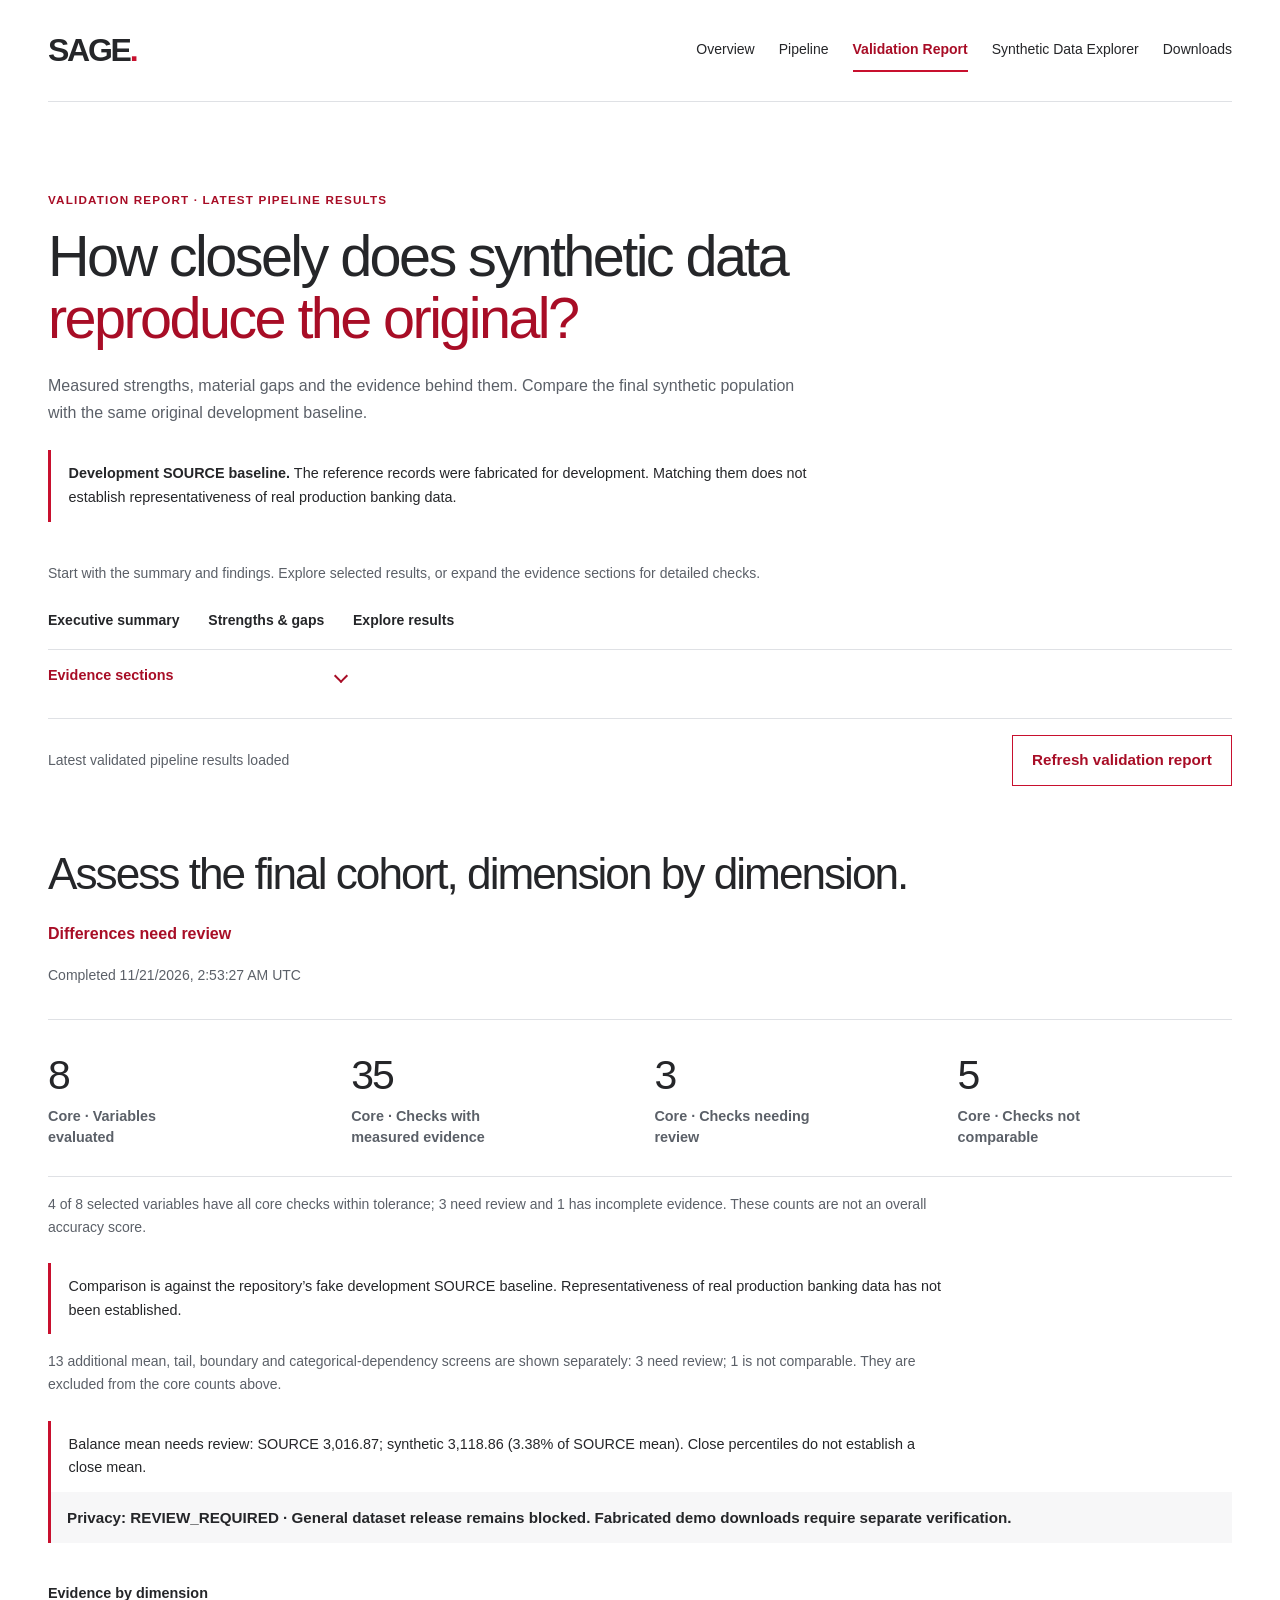
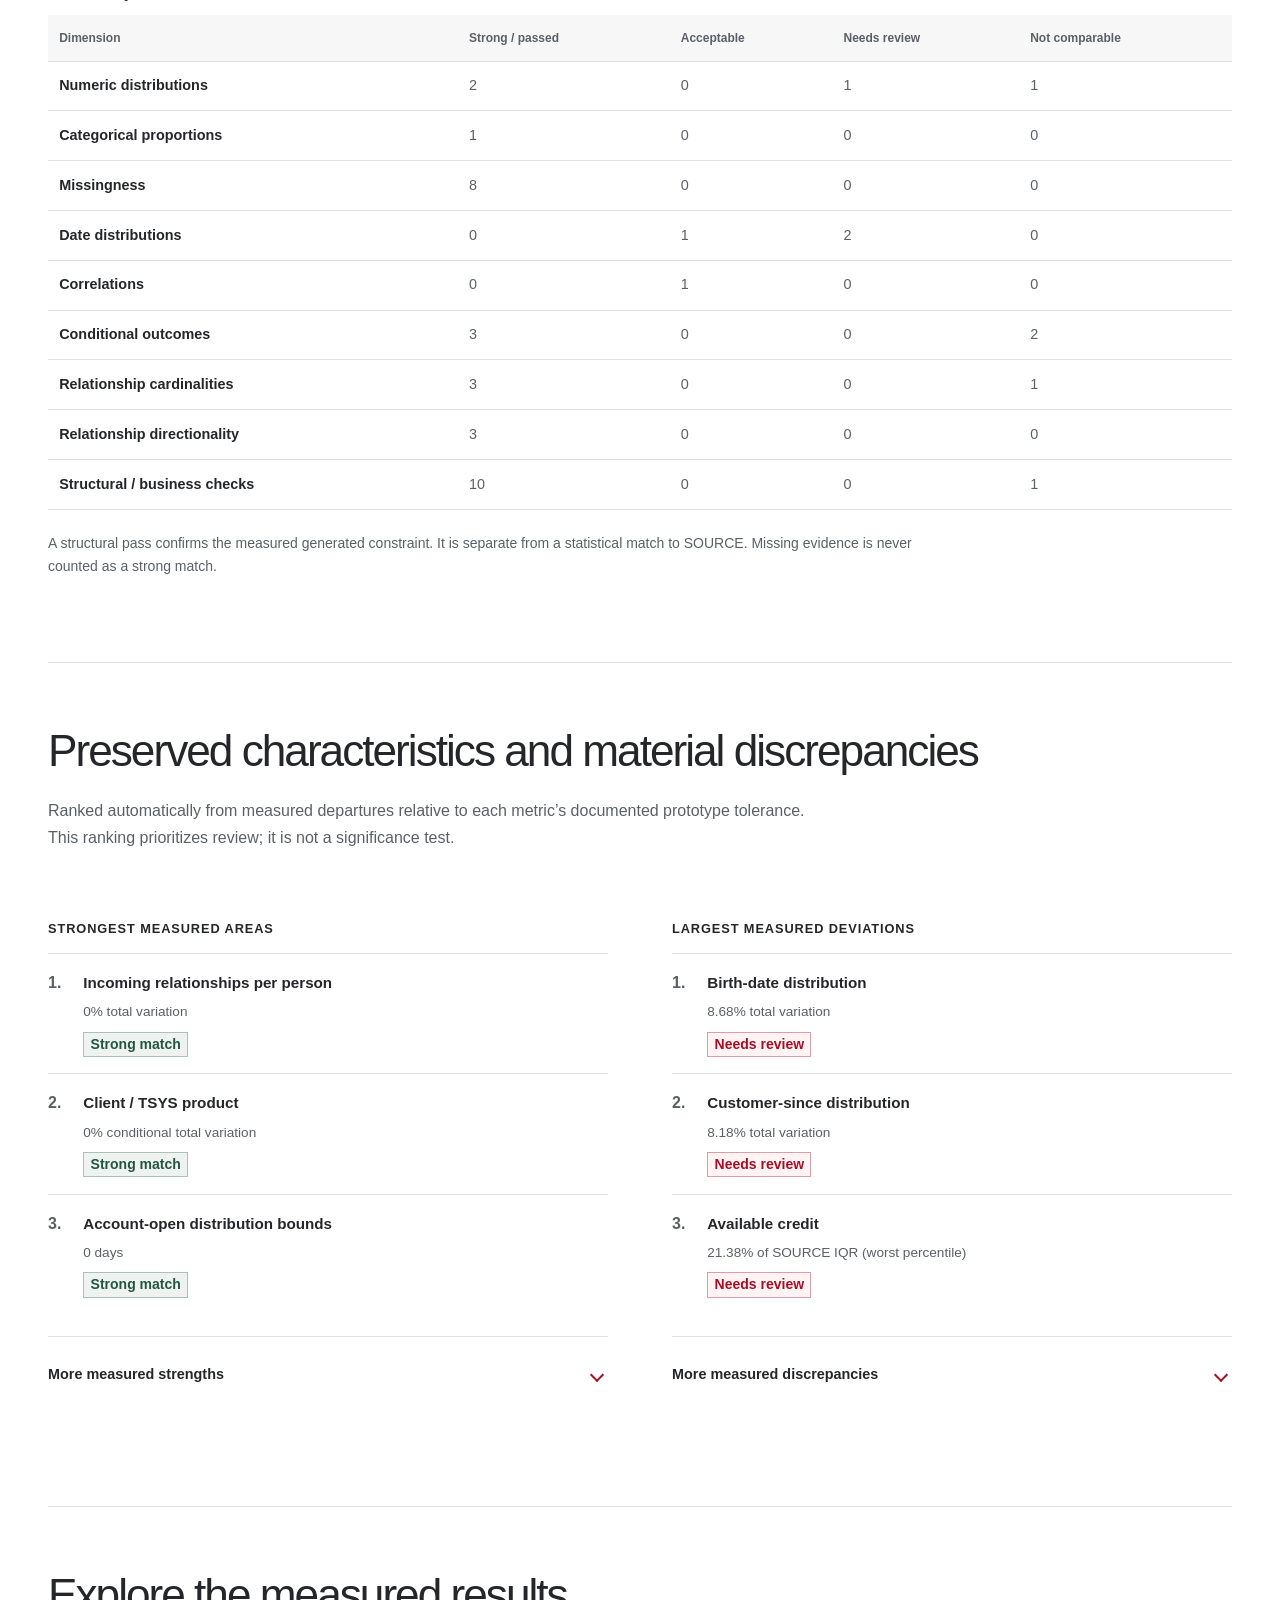
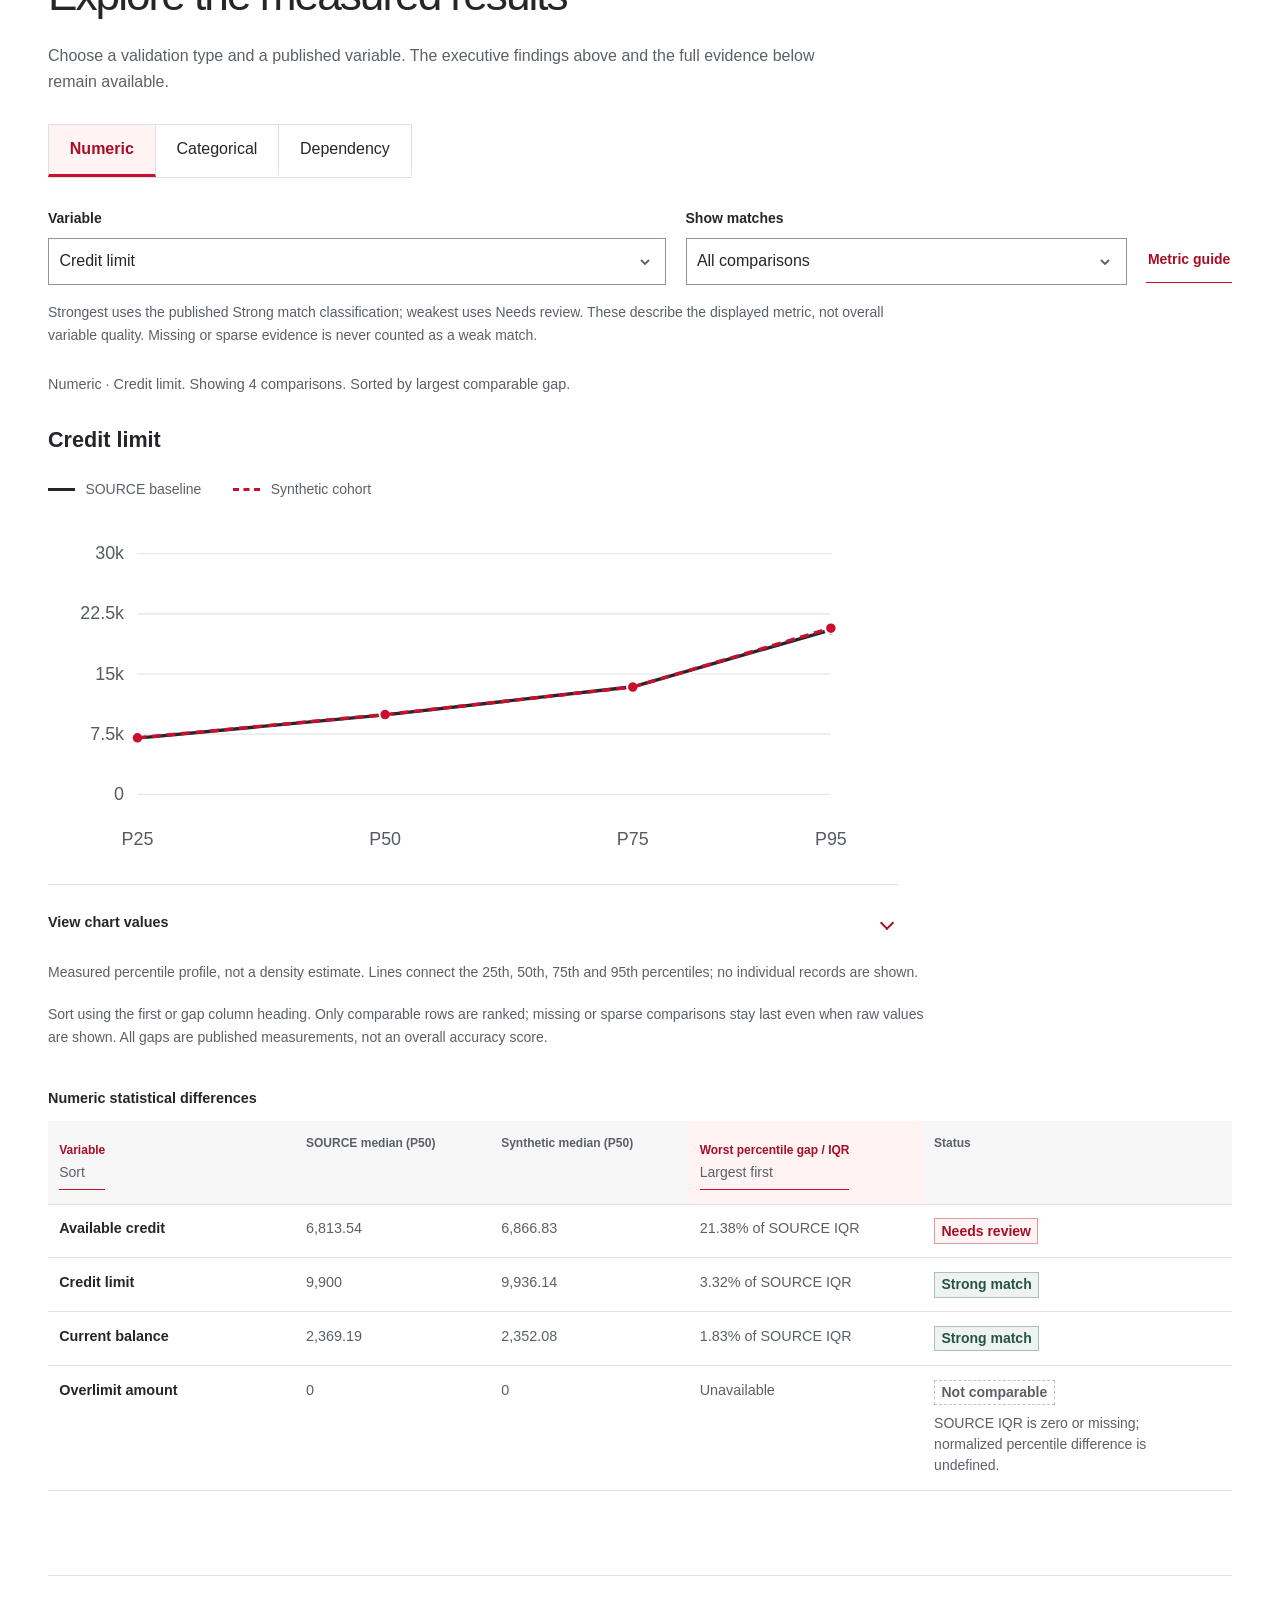
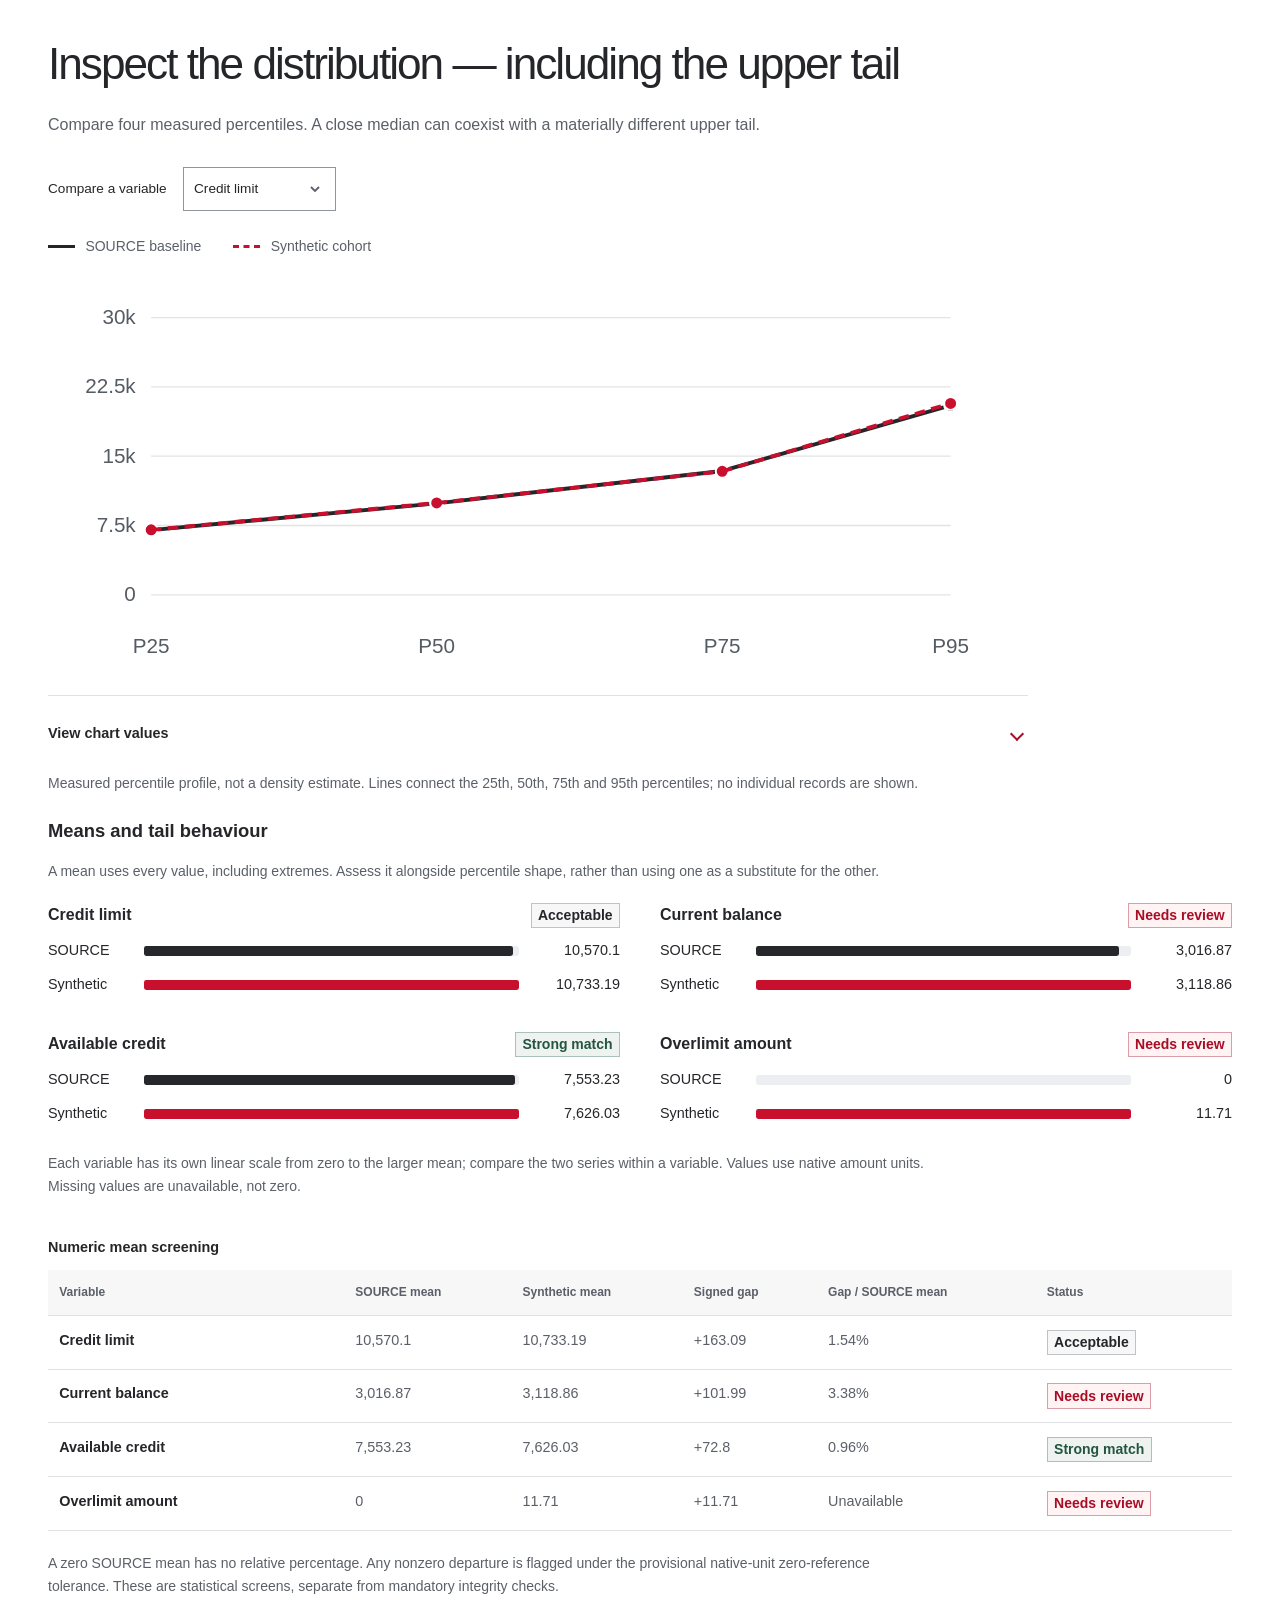
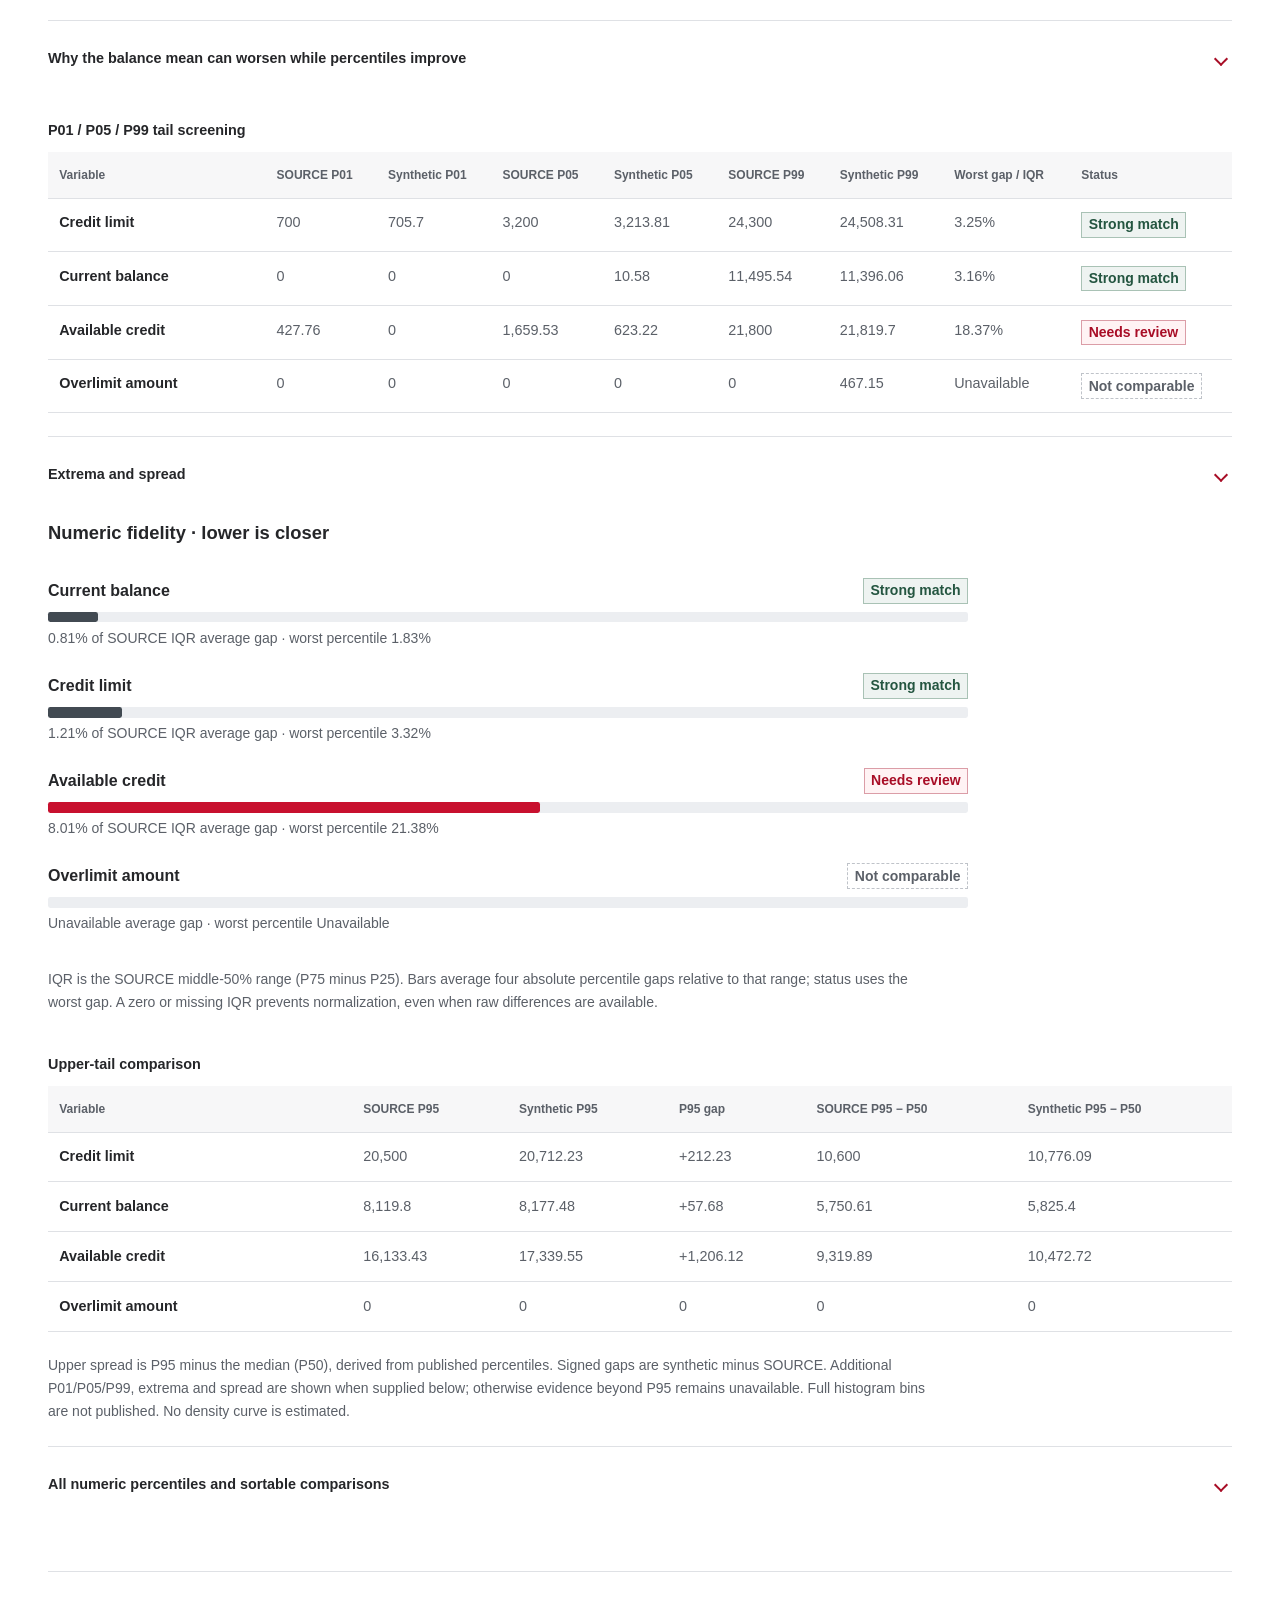
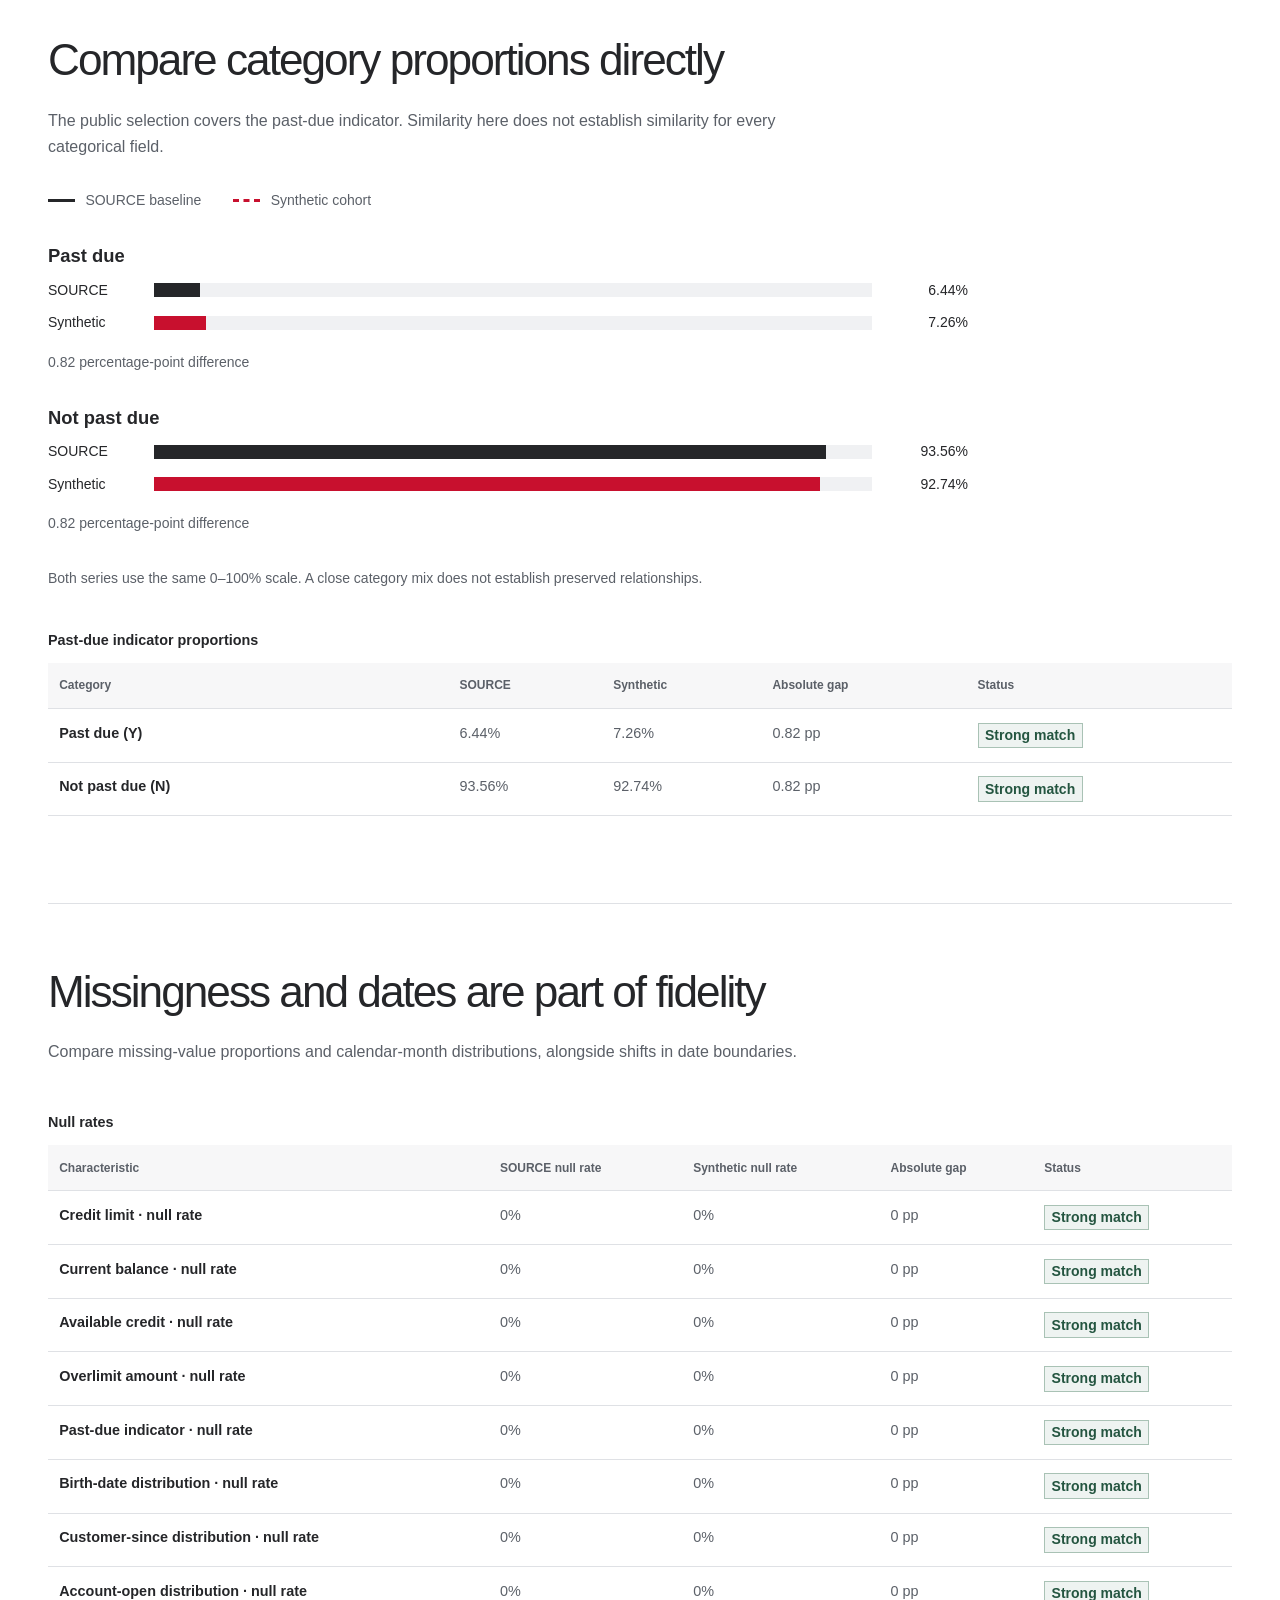
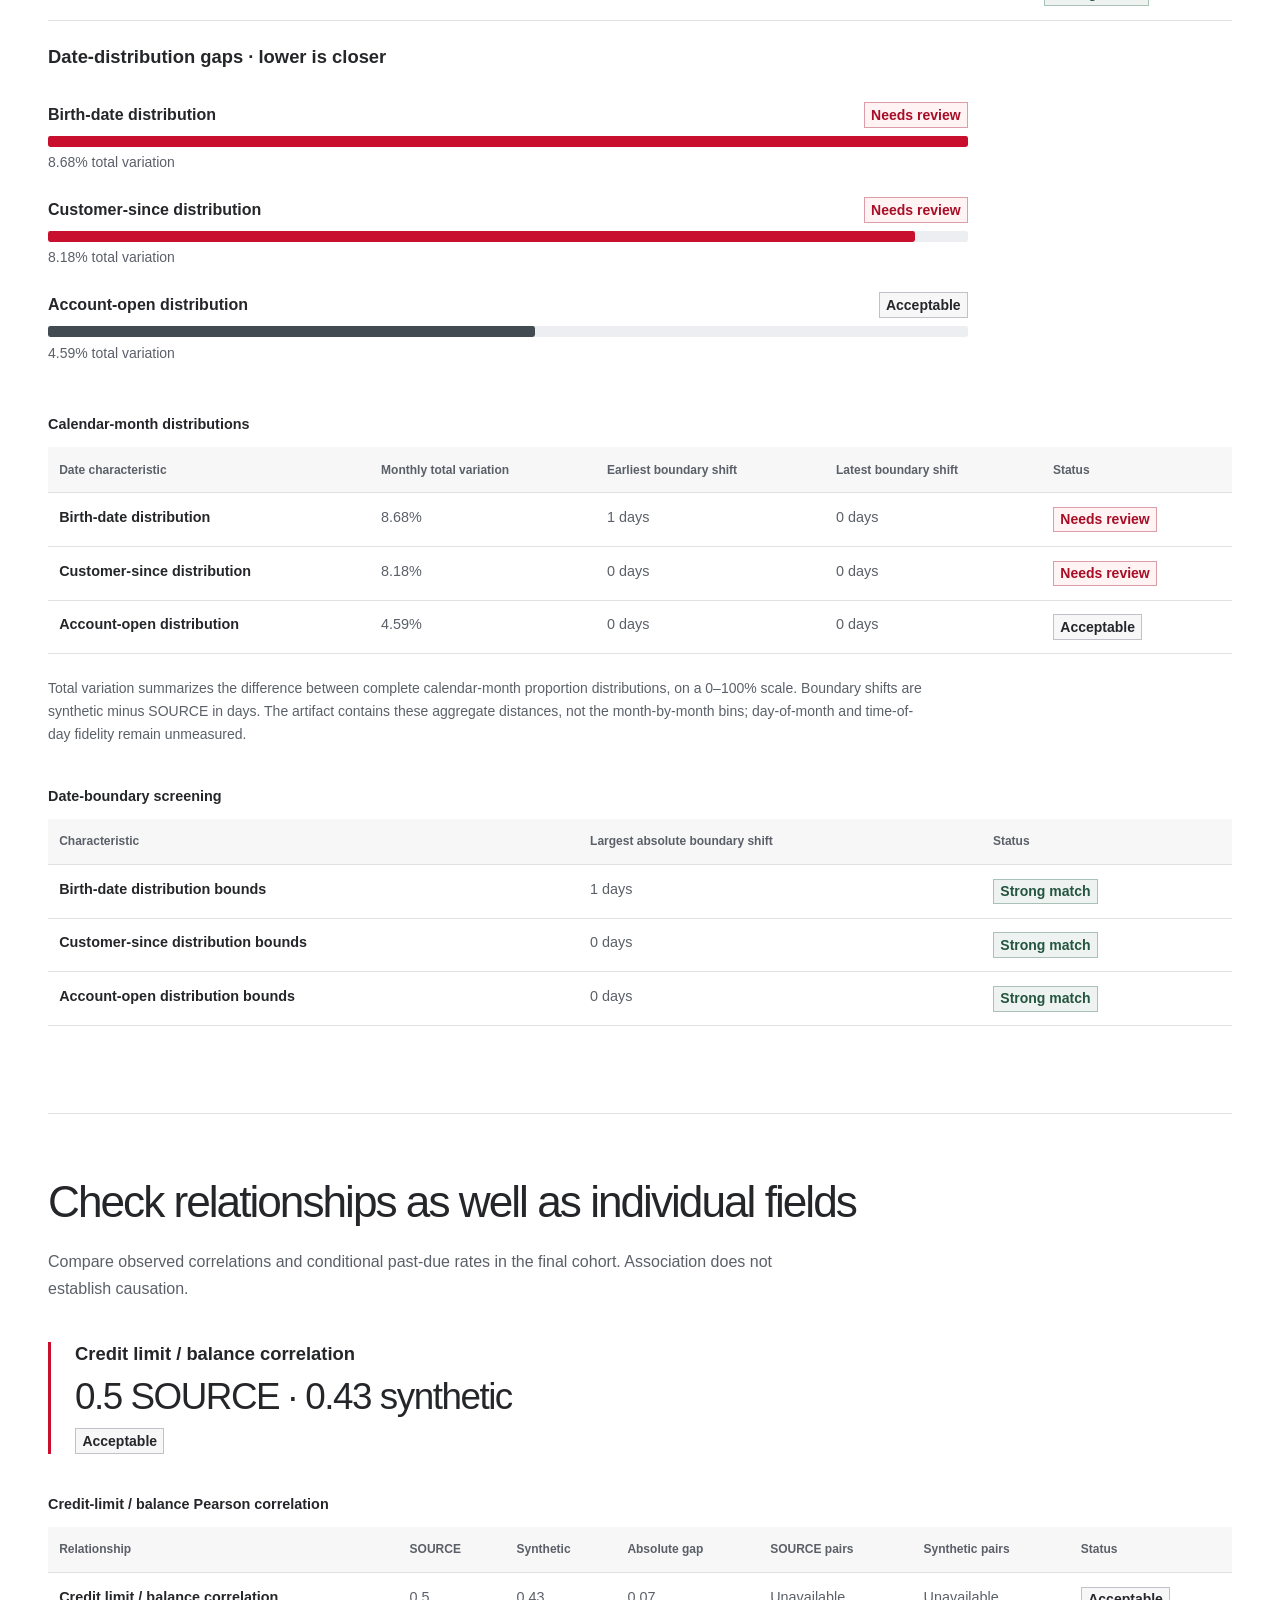
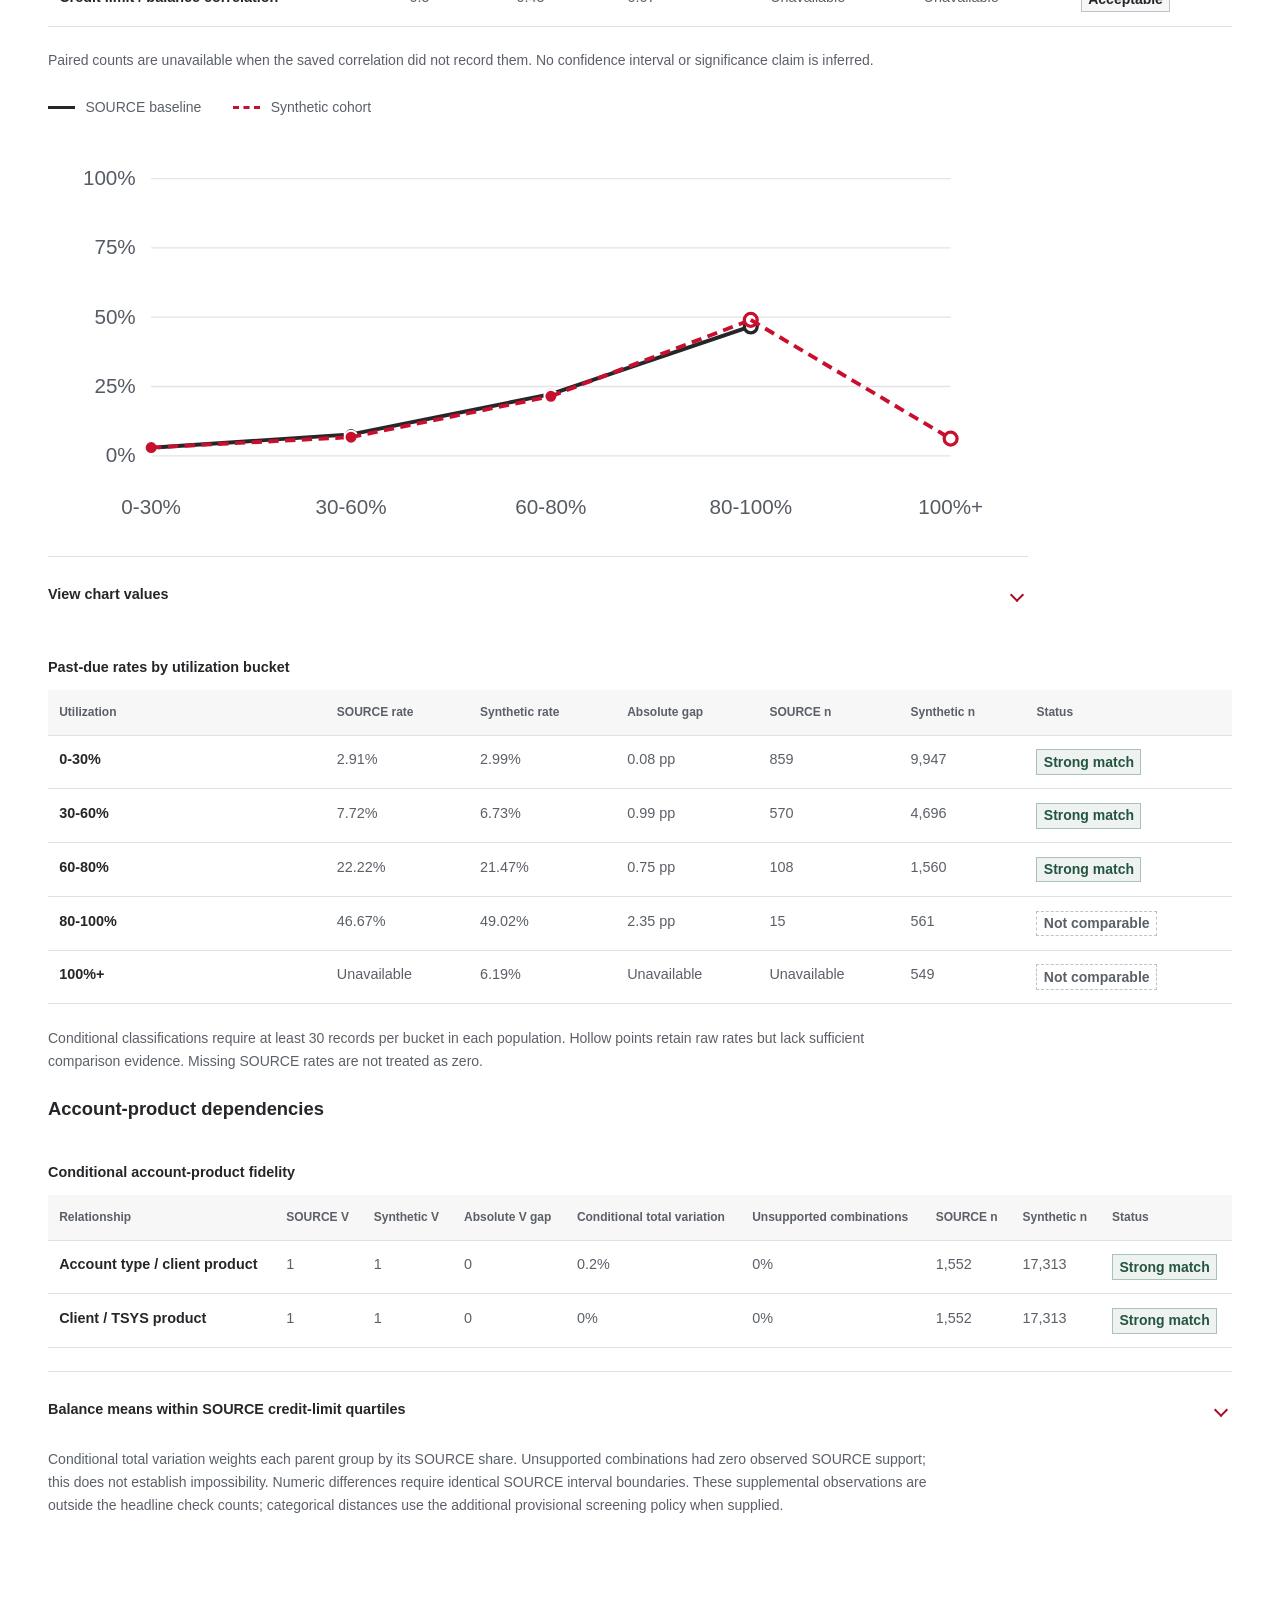
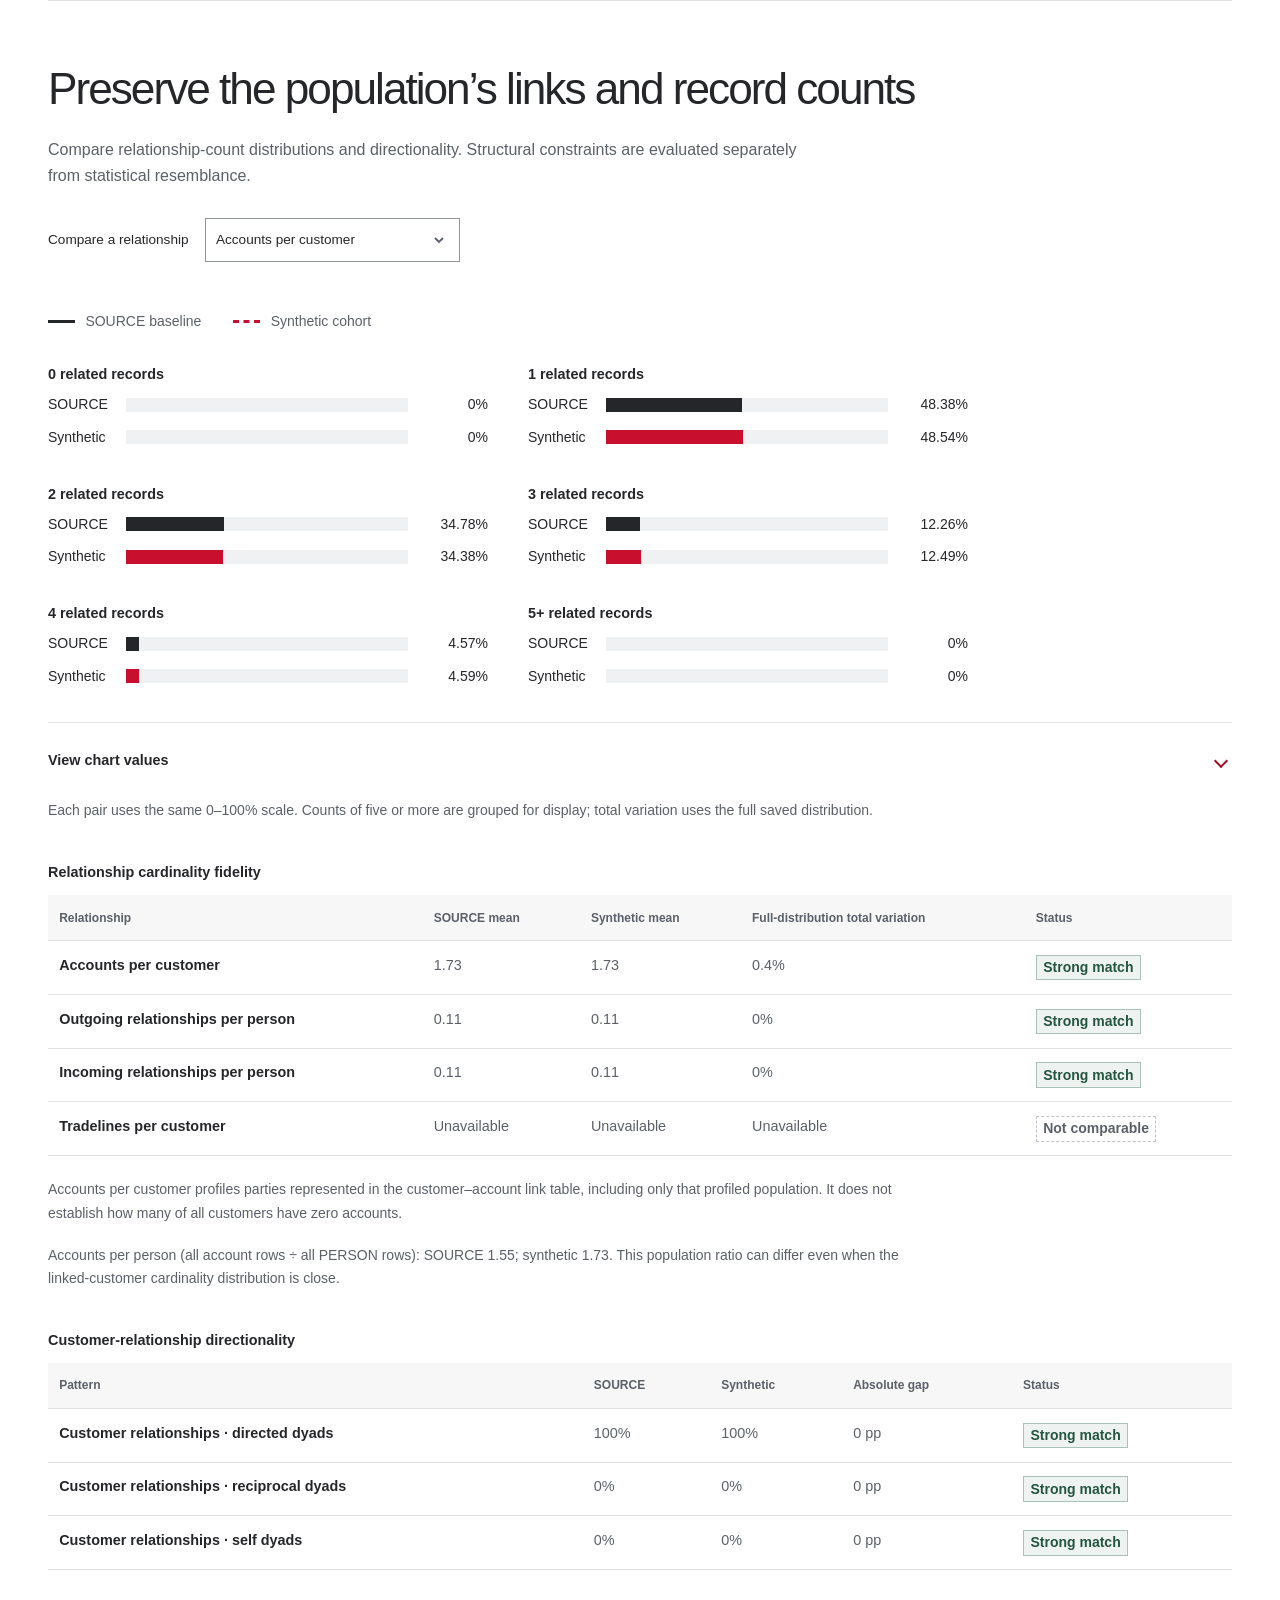
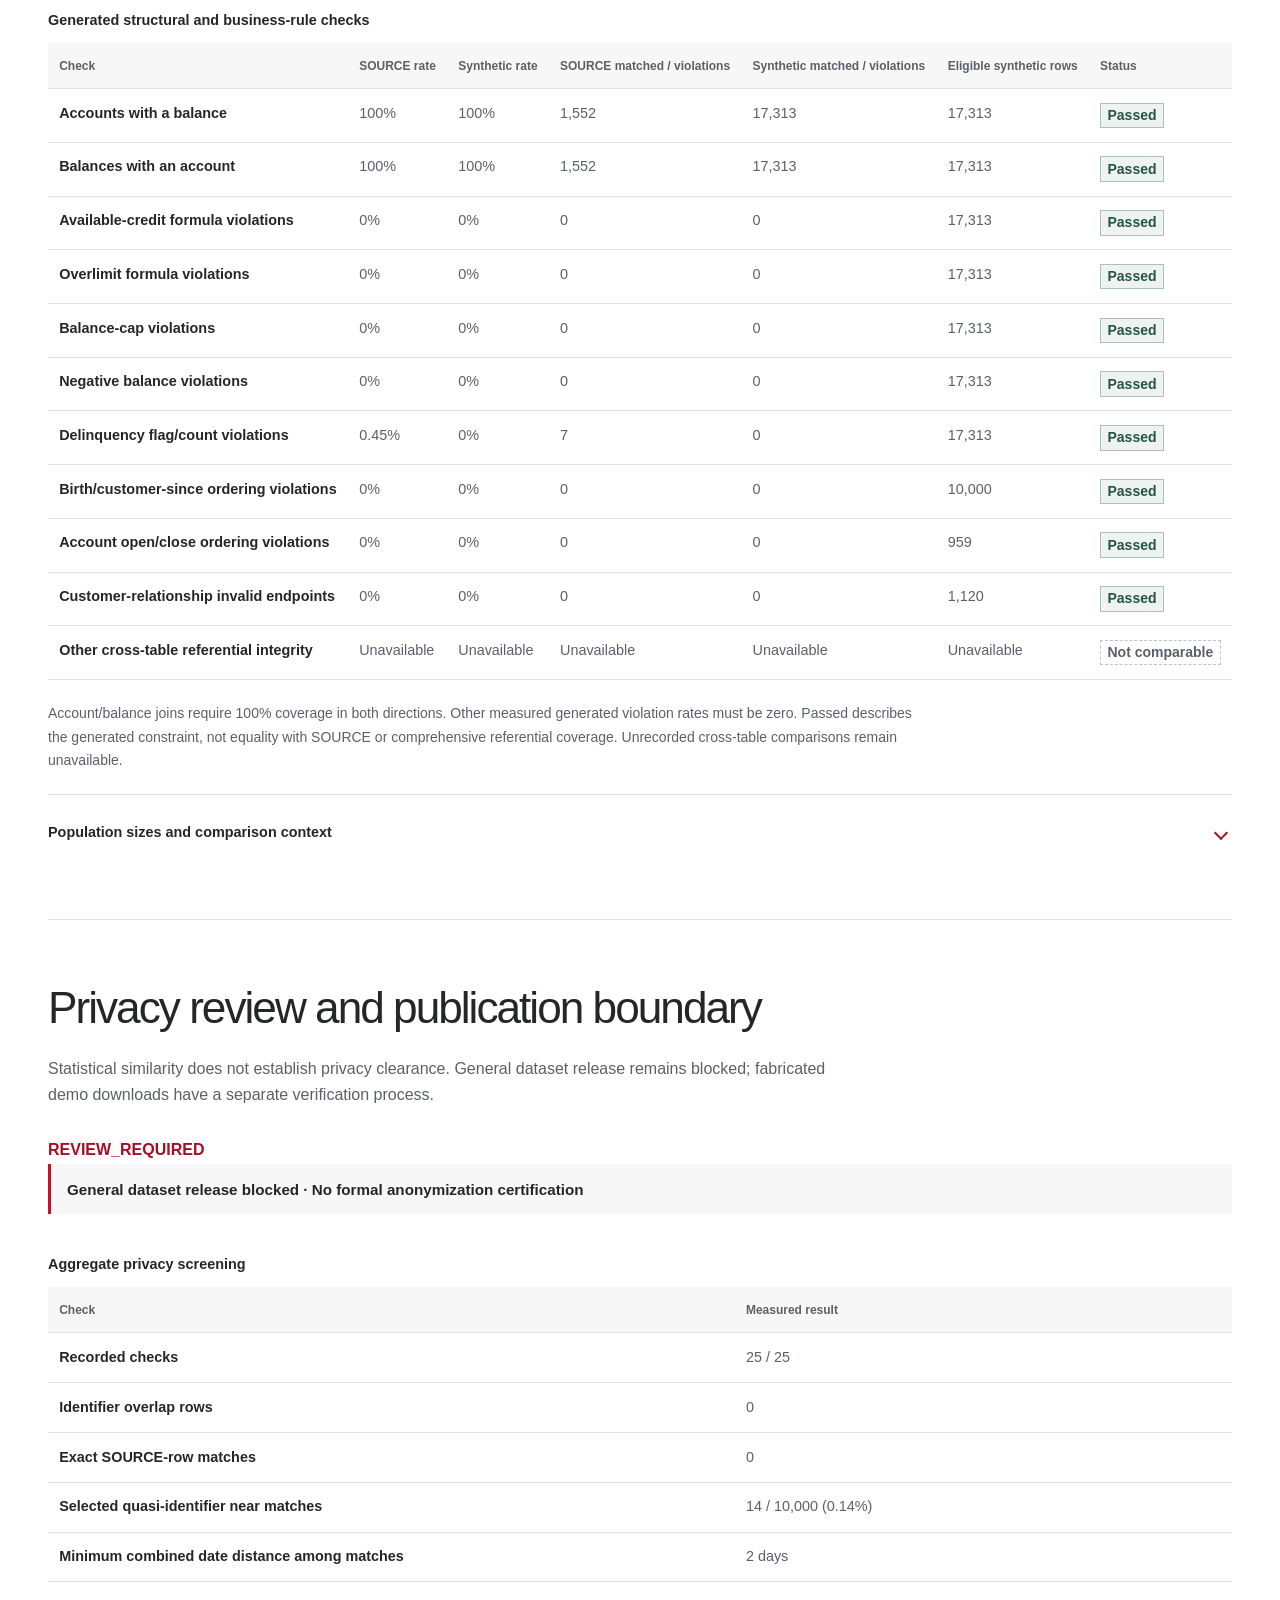
==== commit 1d62320b: "Explain balance mean regression and privacy review findings" ====
--- a/docs/validation.html
+++ b/docs/validation.html
@@ -1,5 +1,5 @@
 <!doctype html>
-<html lang="en"><head><meta charset="utf-8"><meta name="viewport" content="width=device-width, initial-scale=1"><meta name="description" content="SAGE validation: measured strengths, gaps and relationship fidelity between original and synthetic banking data."><meta name="theme-color" content="#c8102e"><title>Validation Report — Original vs Synthetic | SAGE</title><link rel="stylesheet" href="styles.css?v=ux-review-2"><script src="validation-config.js?v=post-pilot-2" defer></script><script src="executive-viz.js?v=ux-review-2" defer></script><script src="validation.js?v=ux-review-2" defer></script></head>
+<html lang="en"><head><meta charset="utf-8"><meta name="viewport" content="width=device-width, initial-scale=1"><meta name="description" content="SAGE validation: measured strengths, gaps and relationship fidelity between original and synthetic banking data."><meta name="theme-color" content="#c8102e"><title>Validation Report — Original vs Synthetic | SAGE</title><link rel="stylesheet" href="styles.css?v=findings-review-1"><script src="validation-config.js?v=post-pilot-2" defer></script><script src="executive-viz.js?v=ux-review-2" defer></script><script src="validation.js?v=findings-review-1" defer></script></head>
 <body class="exec-page validation-page"><a class="skip-link" href="#main">Skip to validation report</a>
 <header class="exec-header container"><a class="exec-brand" href="index.html" aria-label="SAGE overview">SAGE<span aria-hidden="true">.</span></a><nav aria-label="Main navigation"><a href="index.html#overview">Overview</a><a href="index.html#process">Pipeline</a><a href="validation.html" aria-current="page">Validation Report</a><a href="index.html#explore-records">Synthetic Data Explorer</a><a href="index.html#download-dataset">Downloads</a></nav></header>
 <main id="main" class="container report-main" tabindex="-1"><div class="report-intro exec-report-intro"><p class="eyebrow">Validation report · Latest pipeline results</p><h1>How closely does synthetic data <span>reproduce the original?</span></h1><p>Measured strengths, material gaps and the evidence behind them. Compare the final synthetic population with the same original development baseline.</p><p class="baseline-notice"><strong>Development SOURCE baseline.</strong> The reference records were fabricated for development. Matching them does not establish representativeness of real production banking data.</p></div>
--- a/docs/styles.css
+++ b/docs/styles.css
@@ -1149,6 +1149,7 @@
 .correlation-callout { margin-top: 2.5rem; border-left: 3px solid var(--red); padding-left: 1.5rem; }
 .exec-page .exec-number { font-size: 2.3rem; color: var(--ink); letter-spacing: -.04em; }
 .exec-page .report-details > summary { cursor: pointer; padding-block: .4rem; font-weight: 600; font-size: .9rem; }
+.exec-page .report-details > p { max-width: 85ch; margin-block: 1rem; }
 .exec-page .report-details .report-section { padding-block: 2rem; }
 .exec-page .report-details .report-section h2 { font-size: 1.7rem; }
 .exec-footer { display: flex; gap: 2rem; justify-content: space-between; flex-wrap: wrap; border-top: 1px solid var(--line); padding-block: 2rem; font-size: .8rem; }
@@ -1309,10 +1310,19 @@
 #download-dataset .download-file p { font-size: .95rem; line-height: 1.65; }
 #download-dataset .download-file .button { margin-top: auto; }
 #download-dataset .download-file-facts { font-weight: 600; font-variant-numeric: tabular-nums; }
+#download-dataset .download-facts { display: flex; flex-wrap: wrap; gap: 1rem 3rem; margin-top: 1.2rem; }
+#download-dataset .download-facts dt { font-size: .875rem; color: var(--muted); margin-bottom: .3rem; }
+#download-dataset .download-facts dd { margin: 0; font-size: 1rem; font-variant-numeric: tabular-nums; }
+#download-dataset .download-guide { margin: 0 0 2rem; padding-block: .4rem 1rem; border-block: 1px solid var(--line); }
+#download-dataset .download-guide > p { max-width: 85ch; margin-block: 1rem; }
+#download-dataset .download-guide dl { display: grid; grid-template-columns: repeat(2,minmax(0,1fr)); gap: 1.5rem 2.5rem; margin-block: 1.5rem; }
+#download-dataset .download-guide dt { font-weight: 600; margin-bottom: .4rem; }
+#download-dataset .download-guide dd { margin: 0; line-height: 1.65; }
 #download-dataset button:disabled { background: #e9e9e9; border-color: #c6c6c6; color: #646464; cursor: not-allowed; opacity: 1; }
 #download-dataset :is(a,button):focus-visible { outline: 3px solid var(--red); outline-offset: 3px; }
 @media (max-width:900px) { #download-dataset .download-files { grid-template-columns: repeat(2,minmax(0,1fr)); } }
 @media (max-width:650px) { #download-dataset .download-bundle, #download-dataset .download-files { grid-template-columns: minmax(0,1fr); } #download-dataset .download-bundle { gap: 1rem; } #download-dataset .download-bundle-actions .button { width: 100%; } }
+@media (max-width:650px) { #download-dataset .download-guide dl { grid-template-columns: minmax(0,1fr); } }
 .exec-page .quality-metrics { grid-template-columns: repeat(4,minmax(0,1fr)); }
 .exec-page .quality-metrics dt { font-size: .9rem; }
 .exec-page .report-nav a { font-size: .875rem; }
@@ -1384,6 +1394,8 @@
 @media (max-width:360px) { .exec-page .viz-axis { font-size: 40px; } }
 /* Executive reading path: findings first, detail on request. */
 .exec-page .report-nav { display: block; overflow: visible; white-space: normal; padding: .5rem 0 1rem; }
+/* A scripted section anchor announces context; control focus indicators remain visible. */
+.exec-page .report-section[tabindex="-1"]:focus { outline: none; }
 .report-primary-links, .report-evidence-links > div { display: flex; flex-wrap: wrap; gap: .3rem 1.8rem; }
 .report-primary-links a { font-weight: 600; }
 .report-evidence-links { margin-top: .4rem; border-top: 1px solid var(--line); }
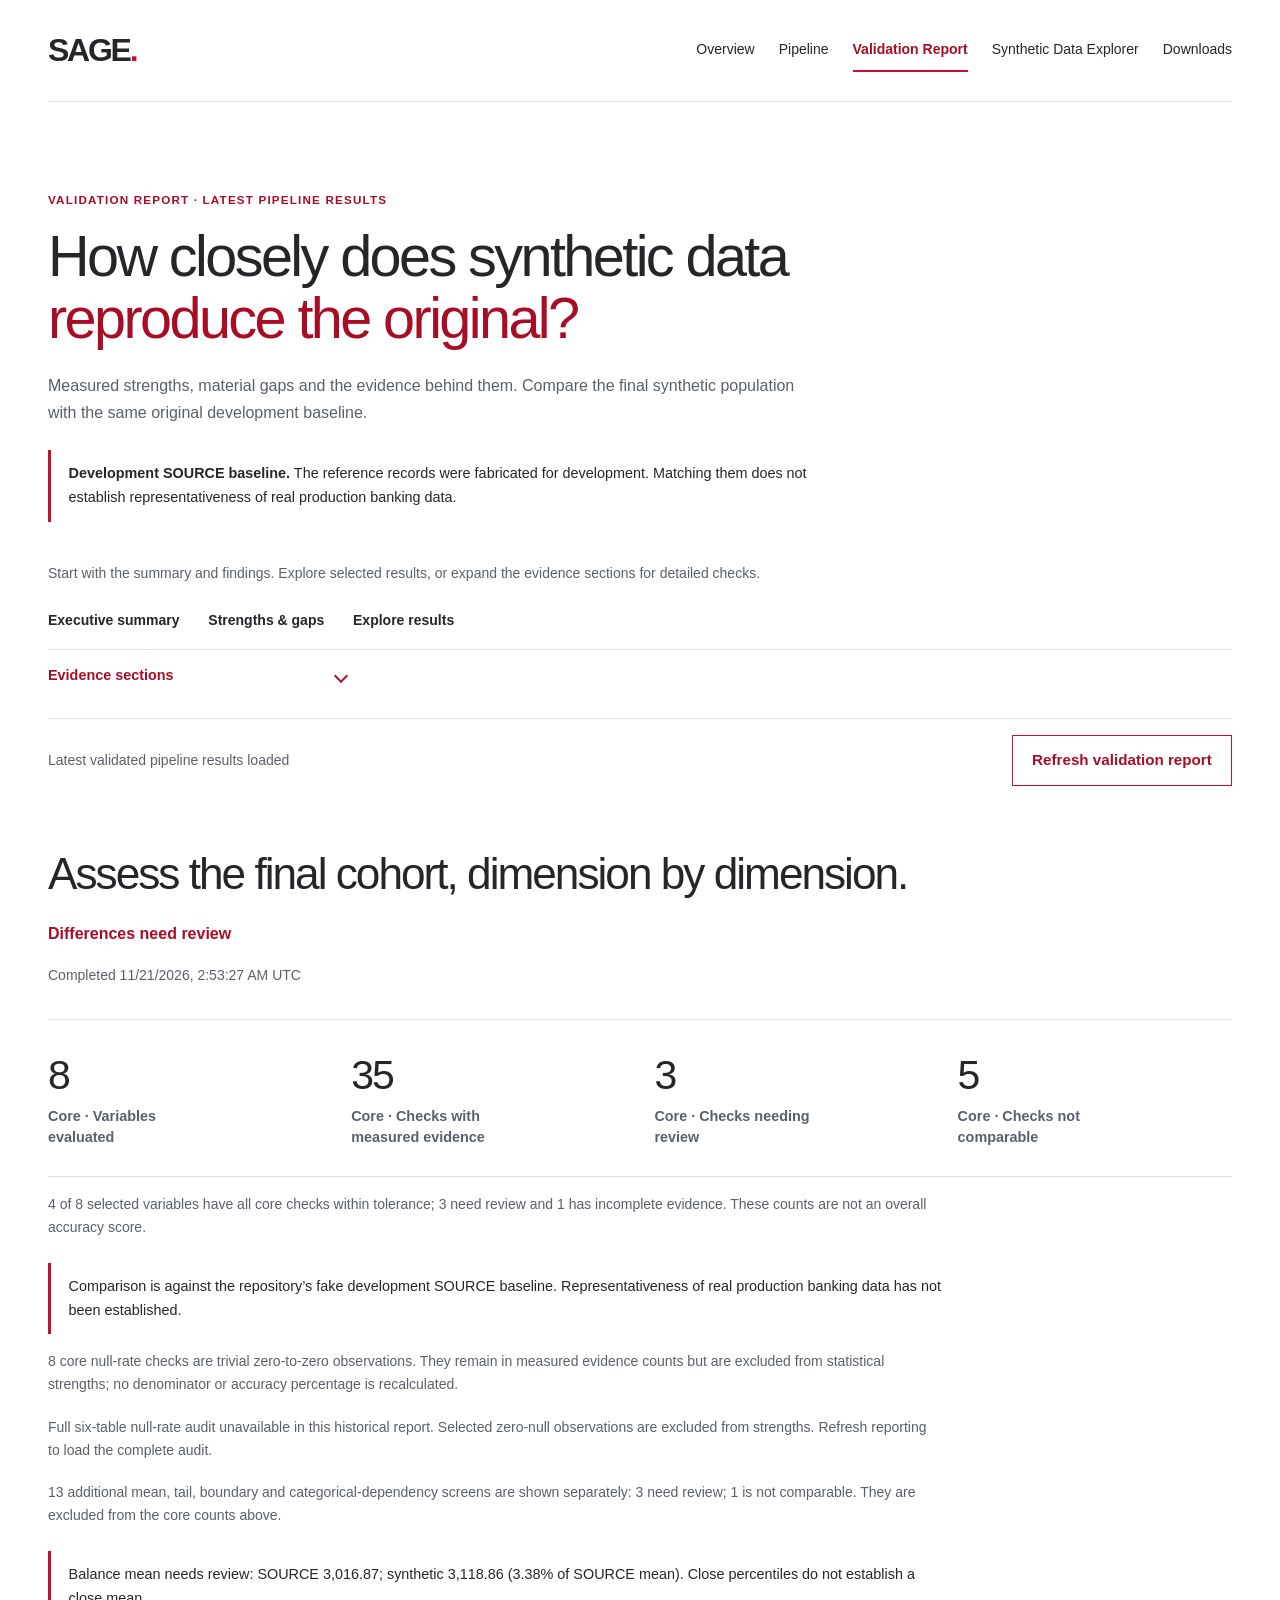
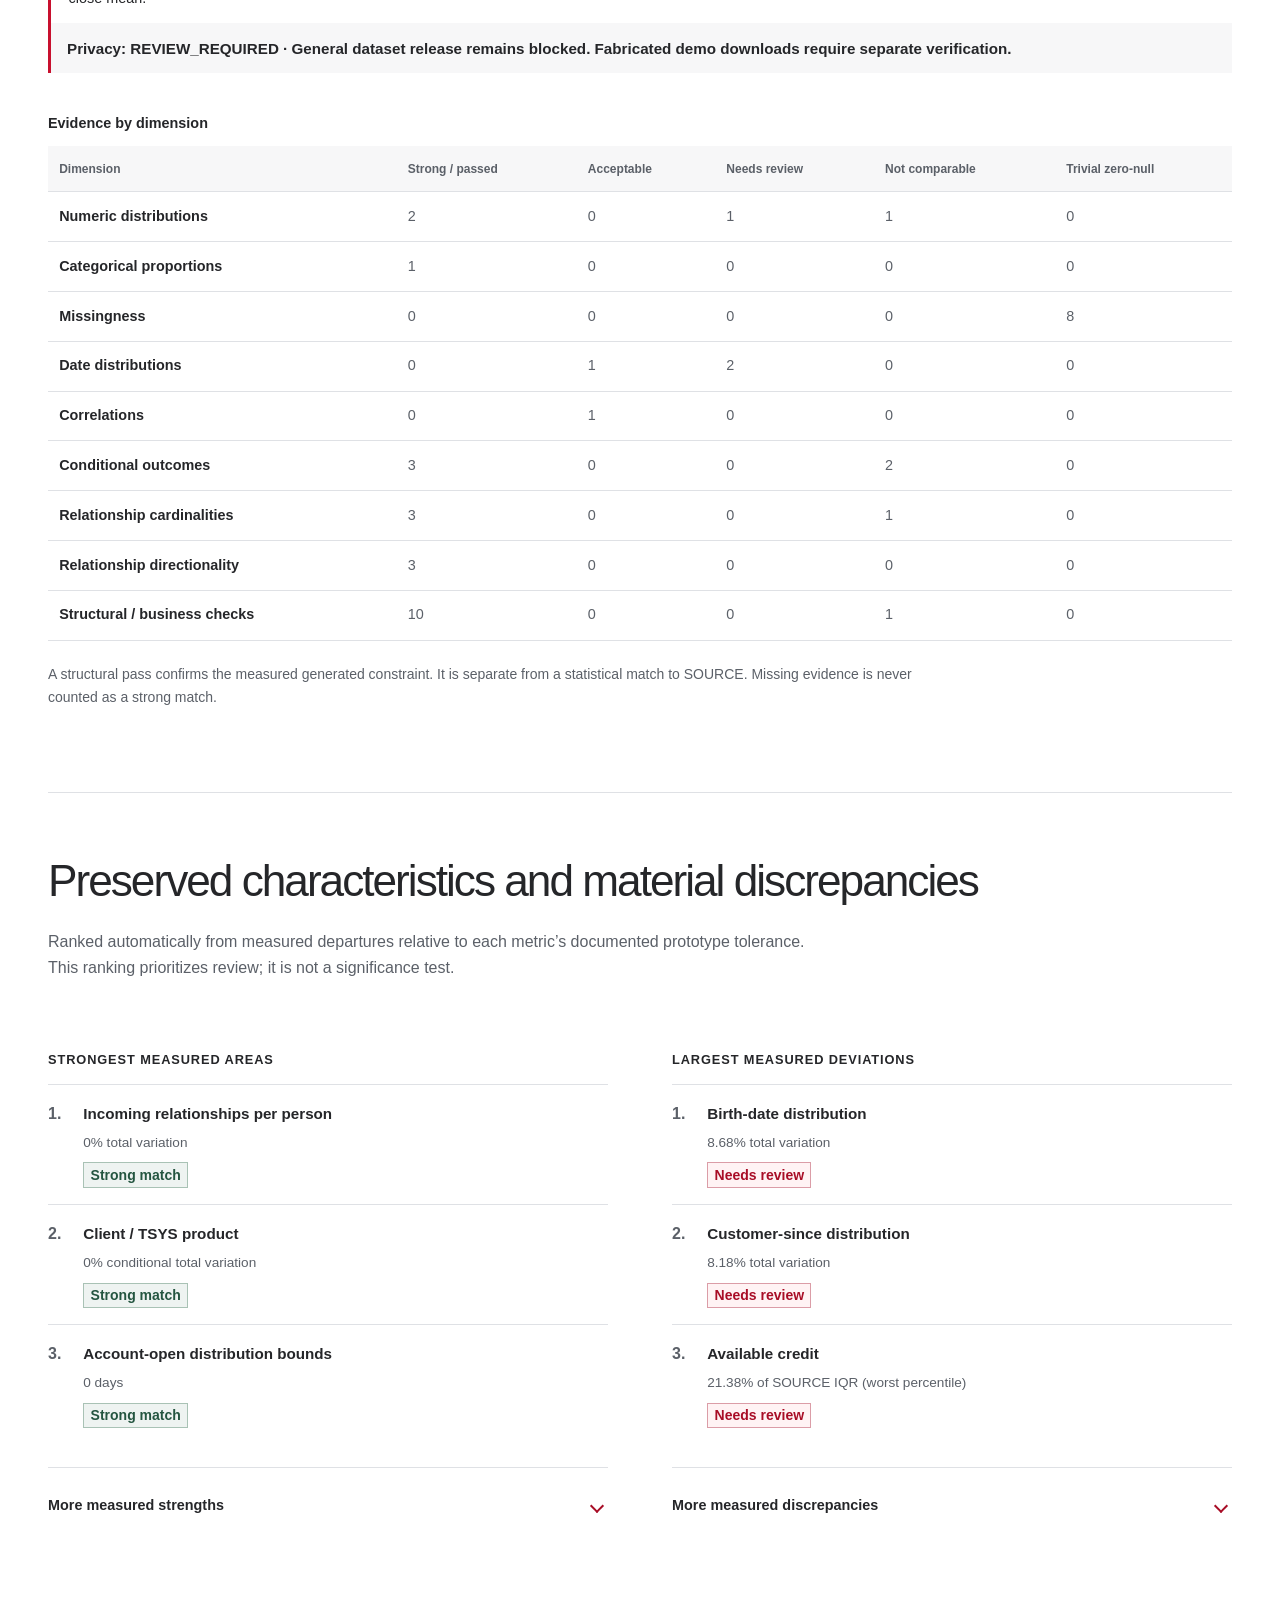
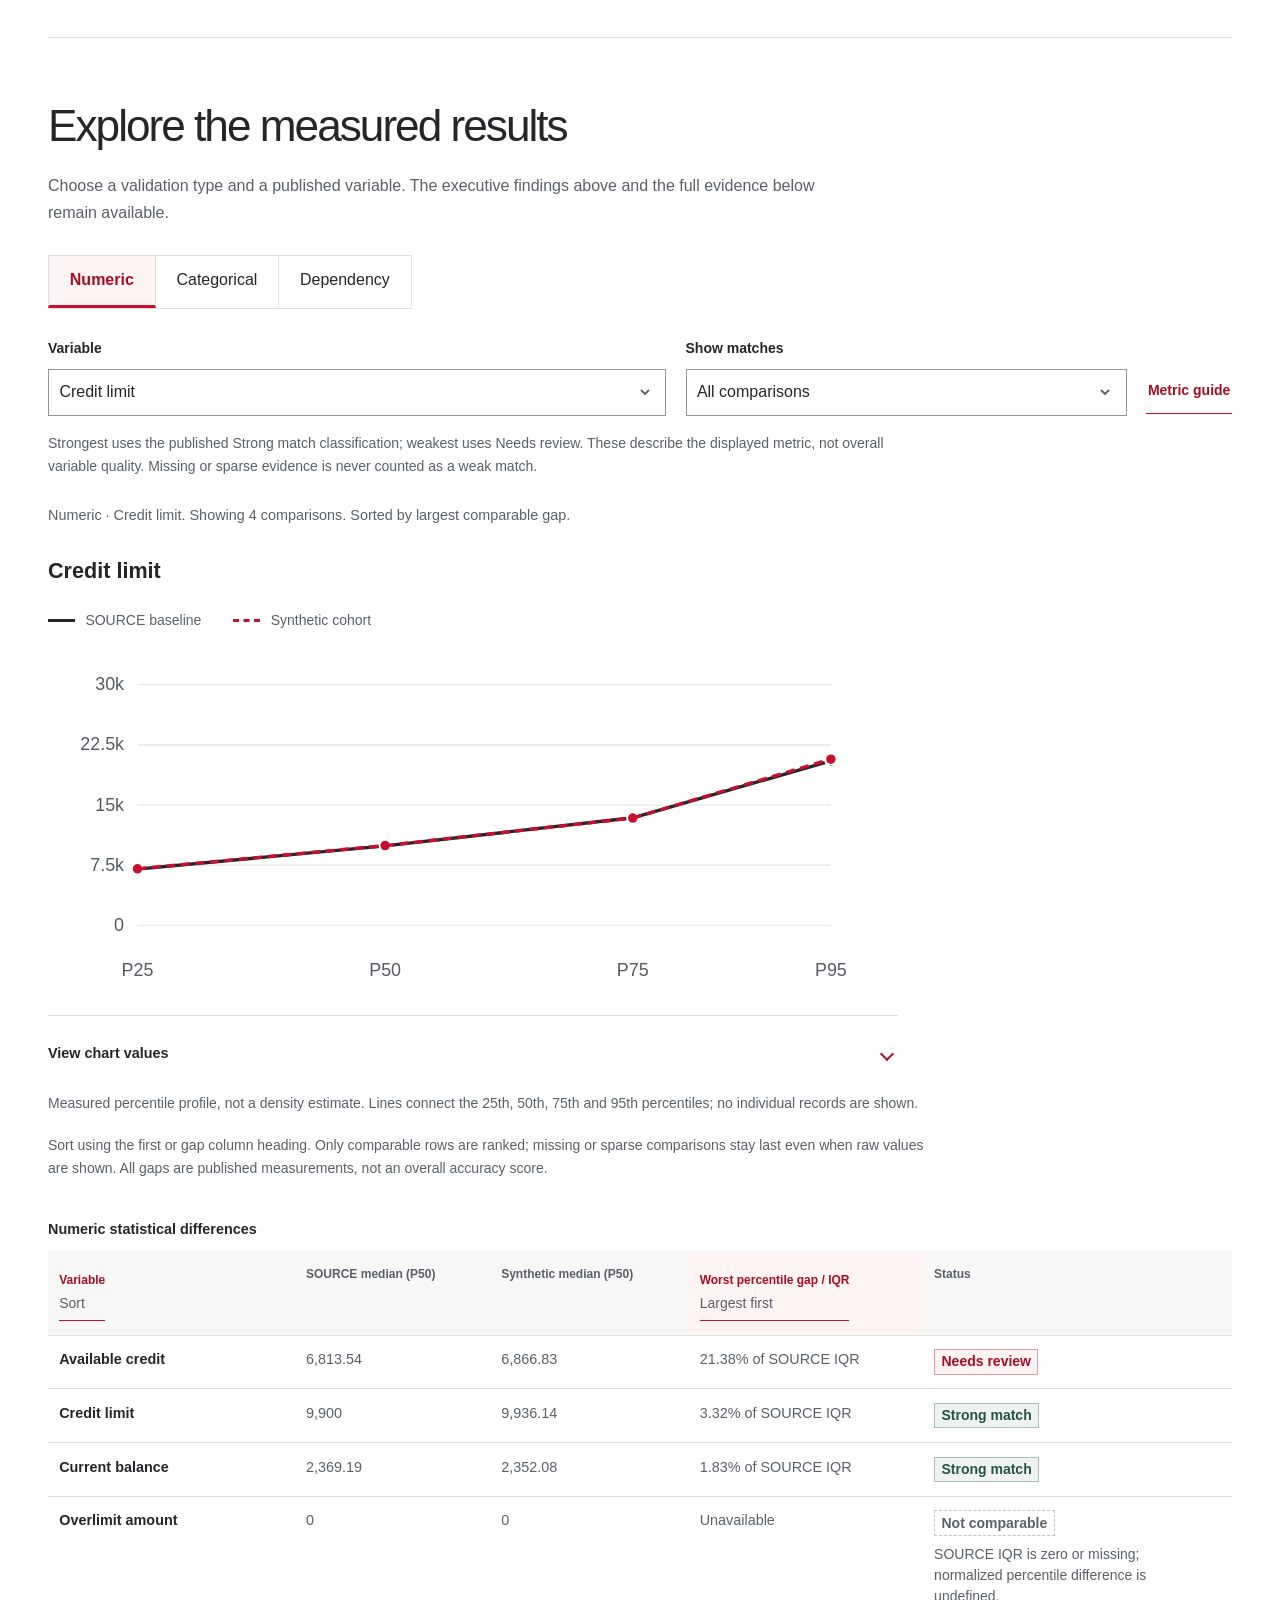
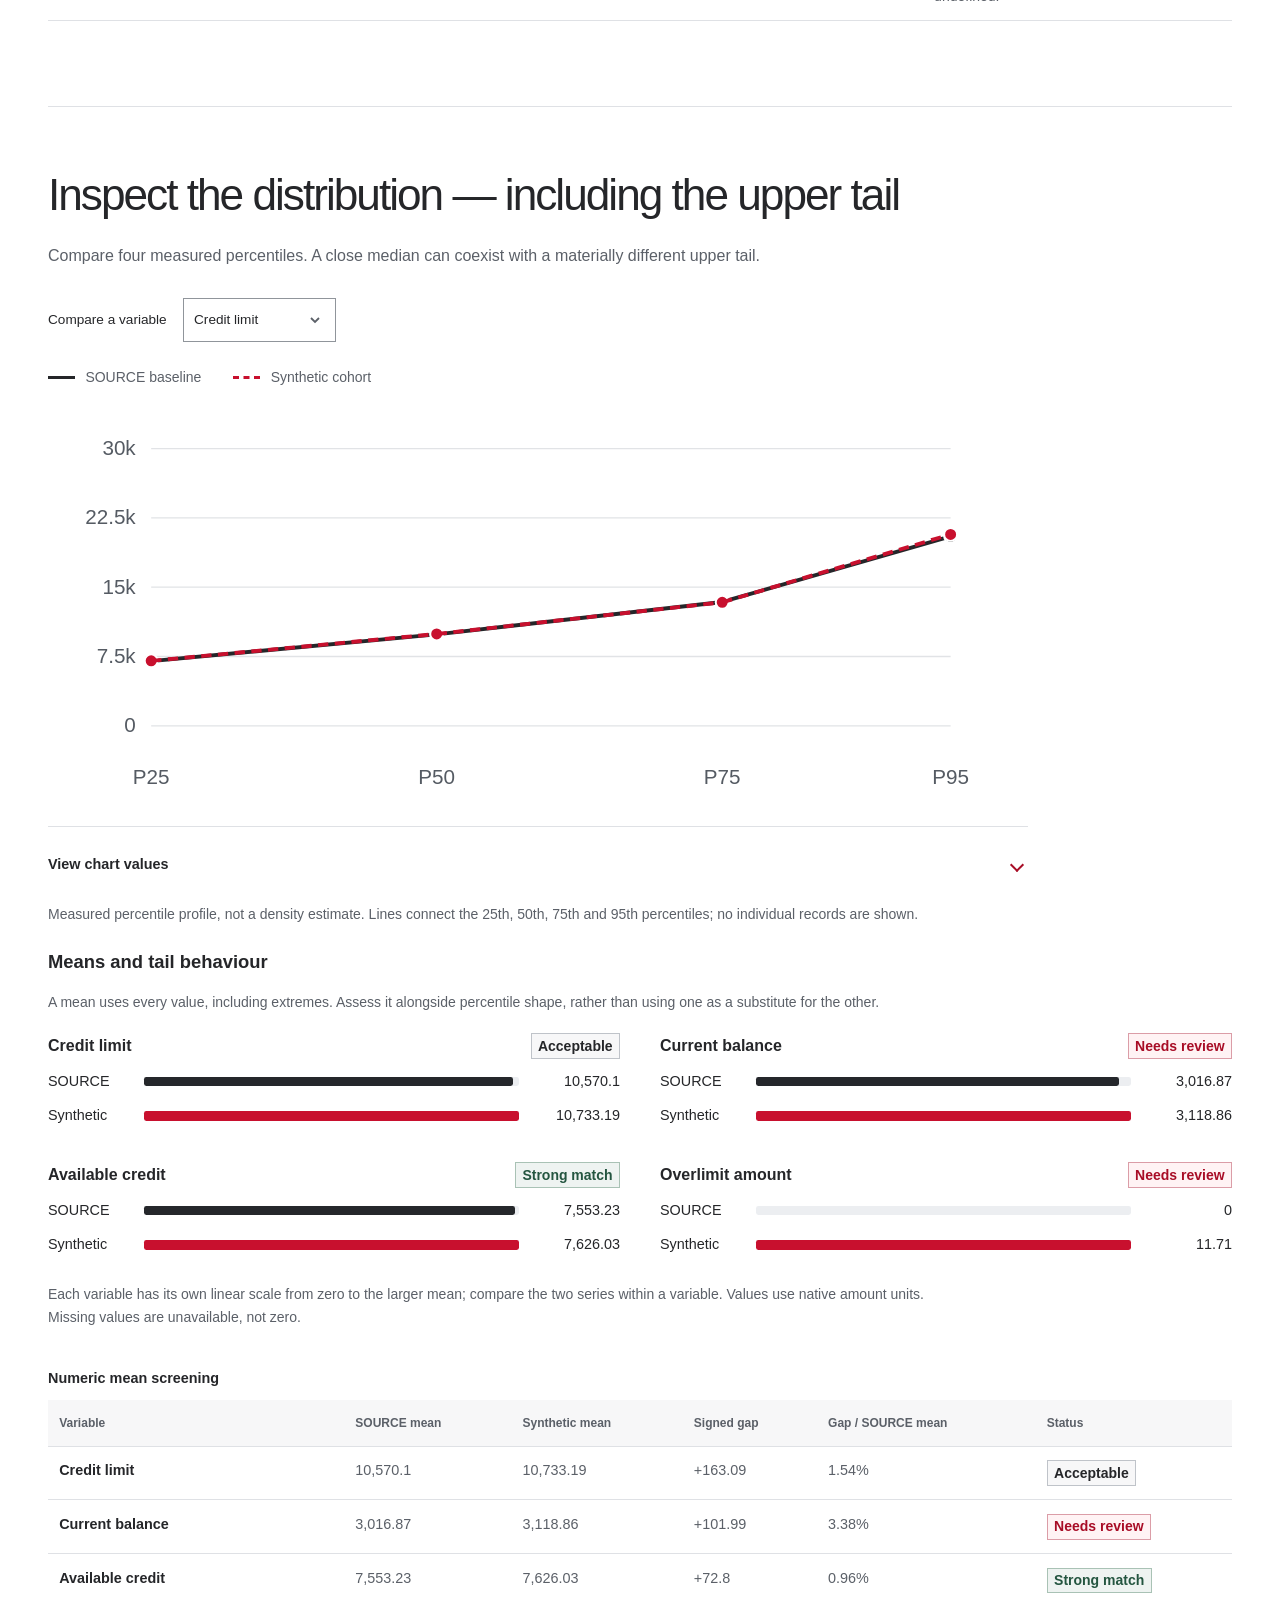
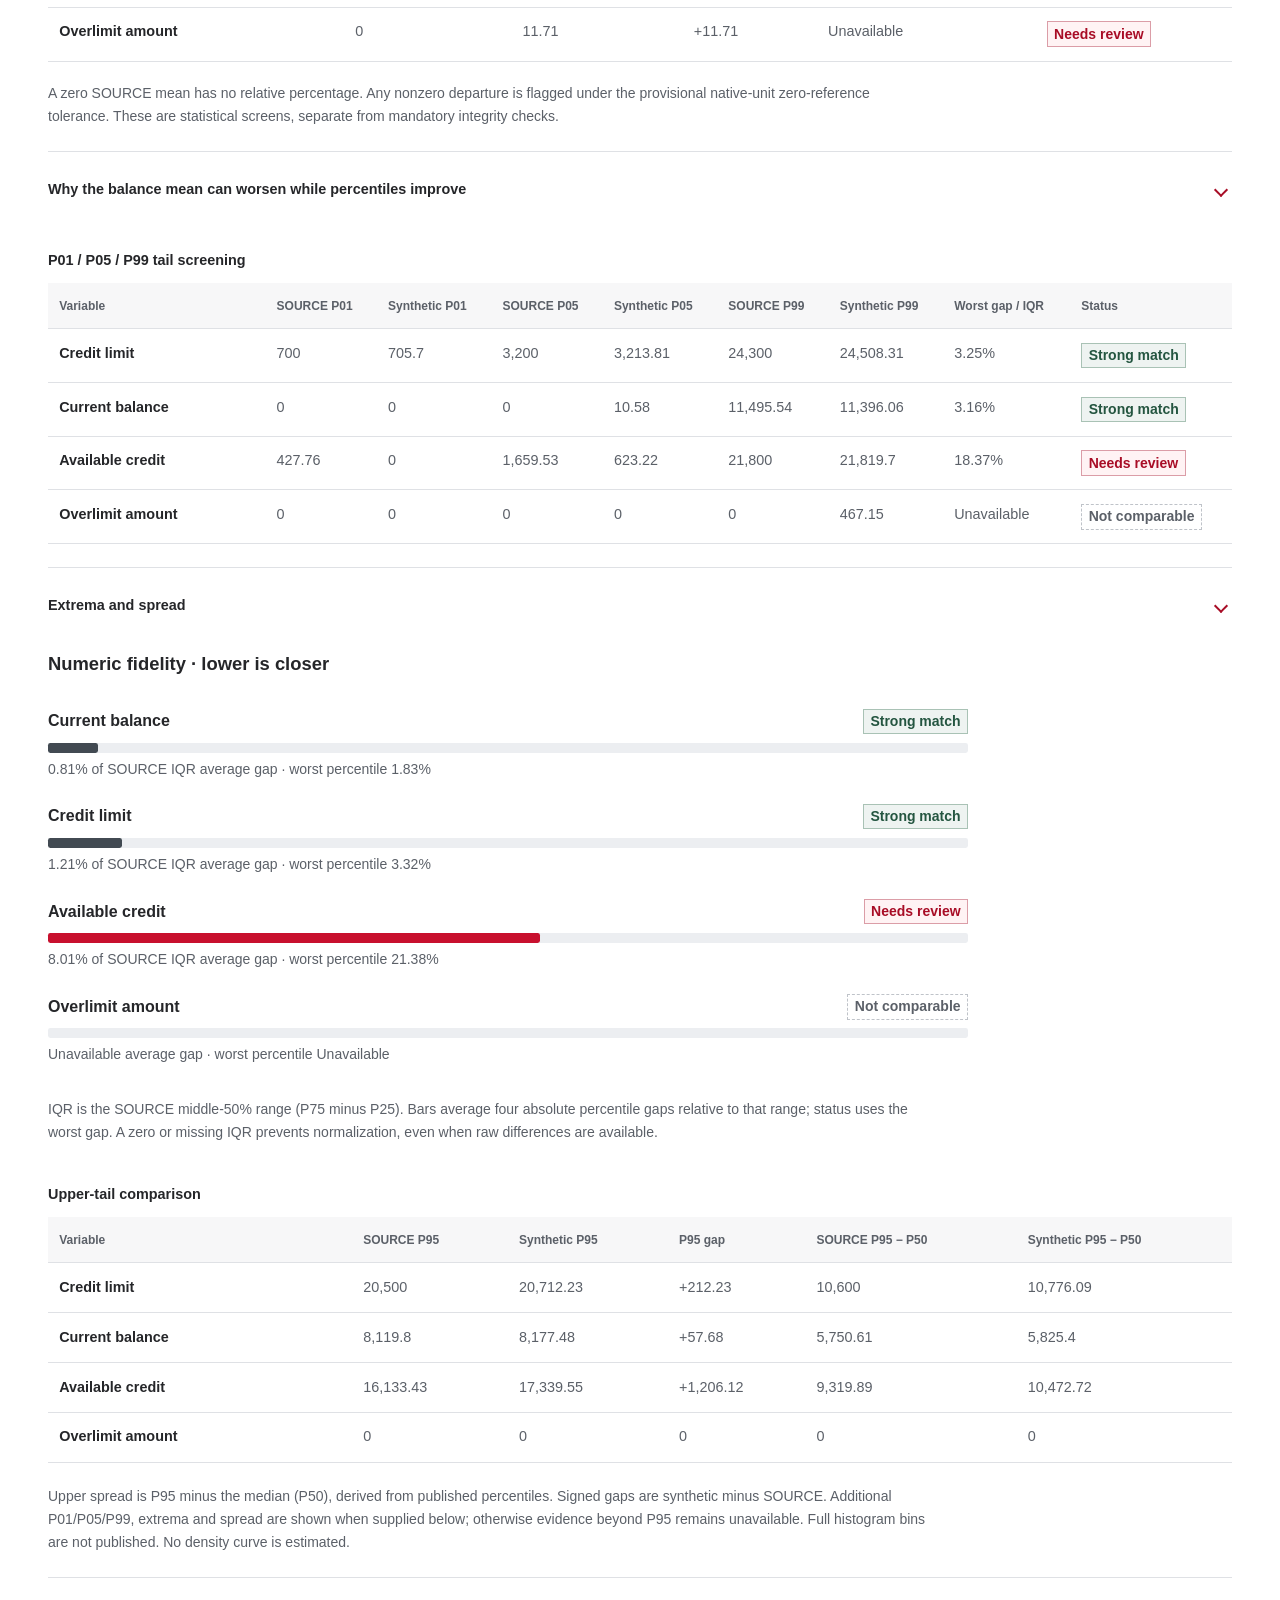
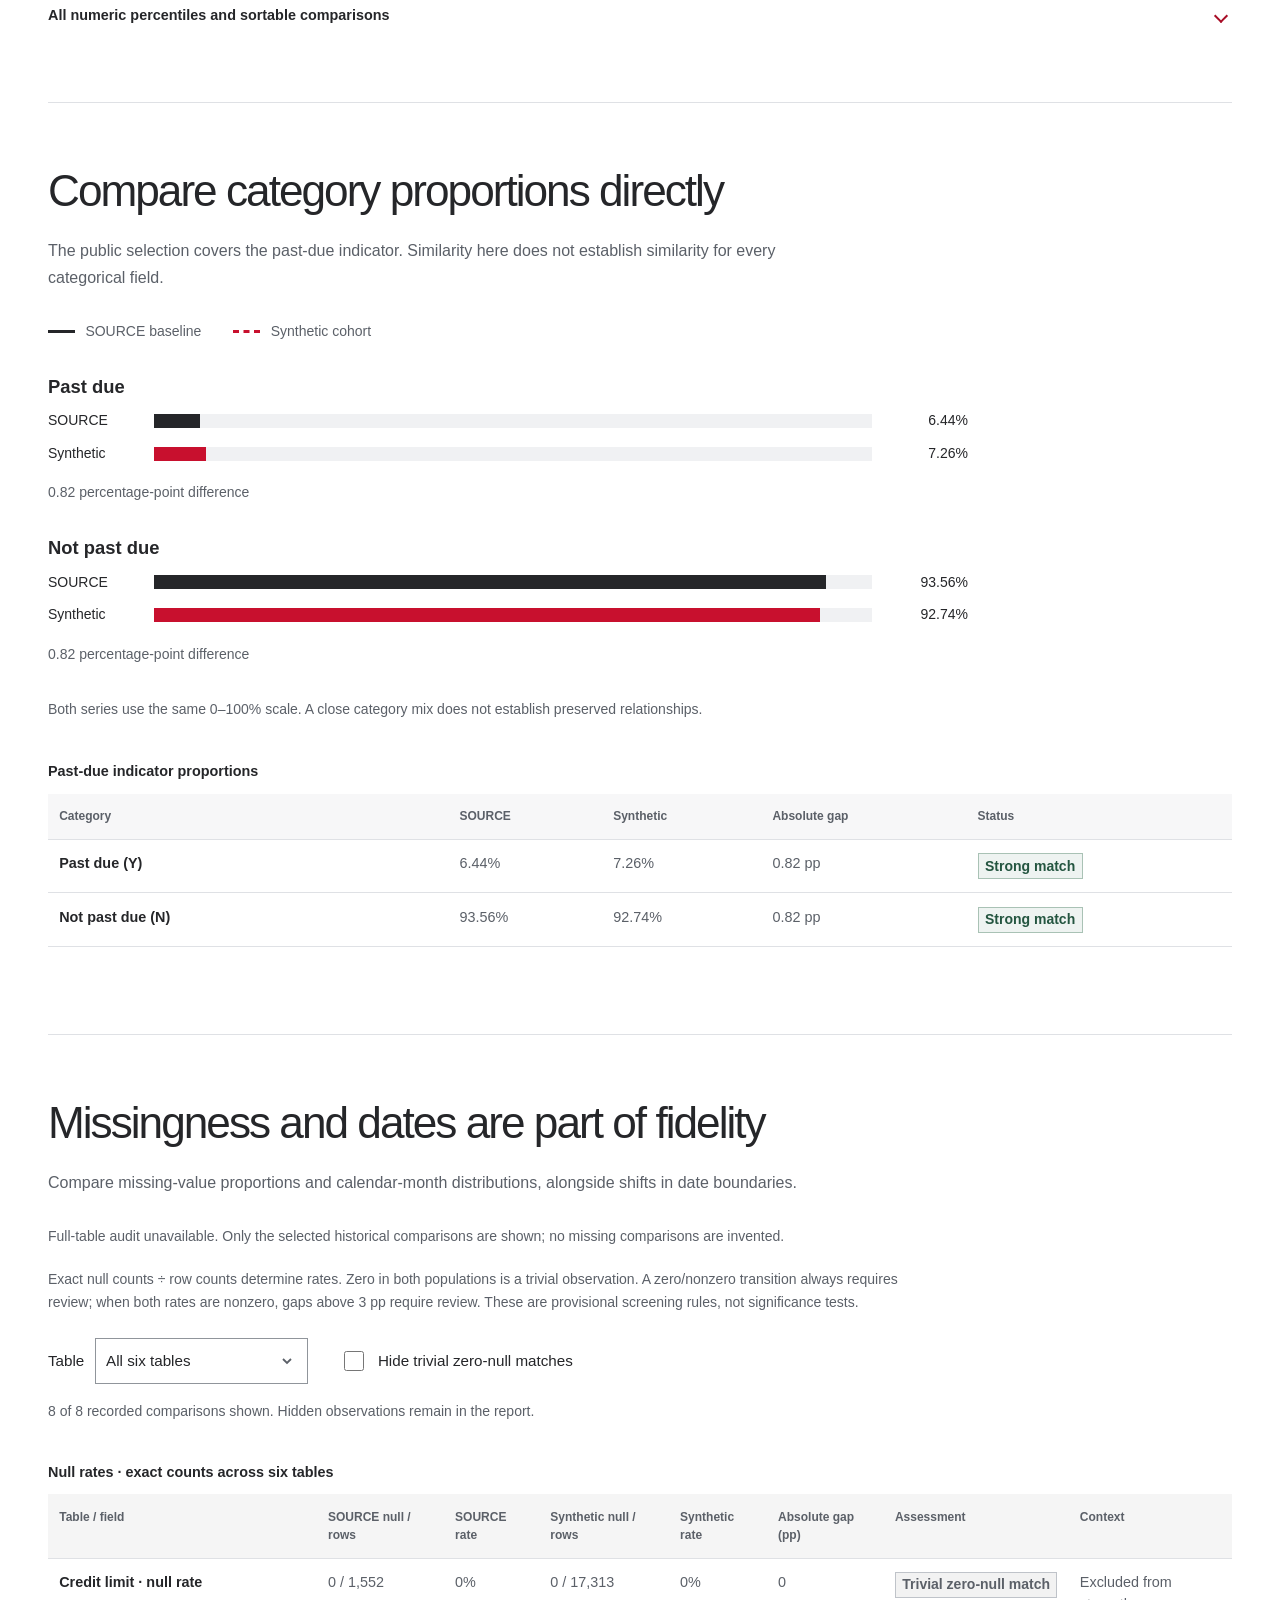
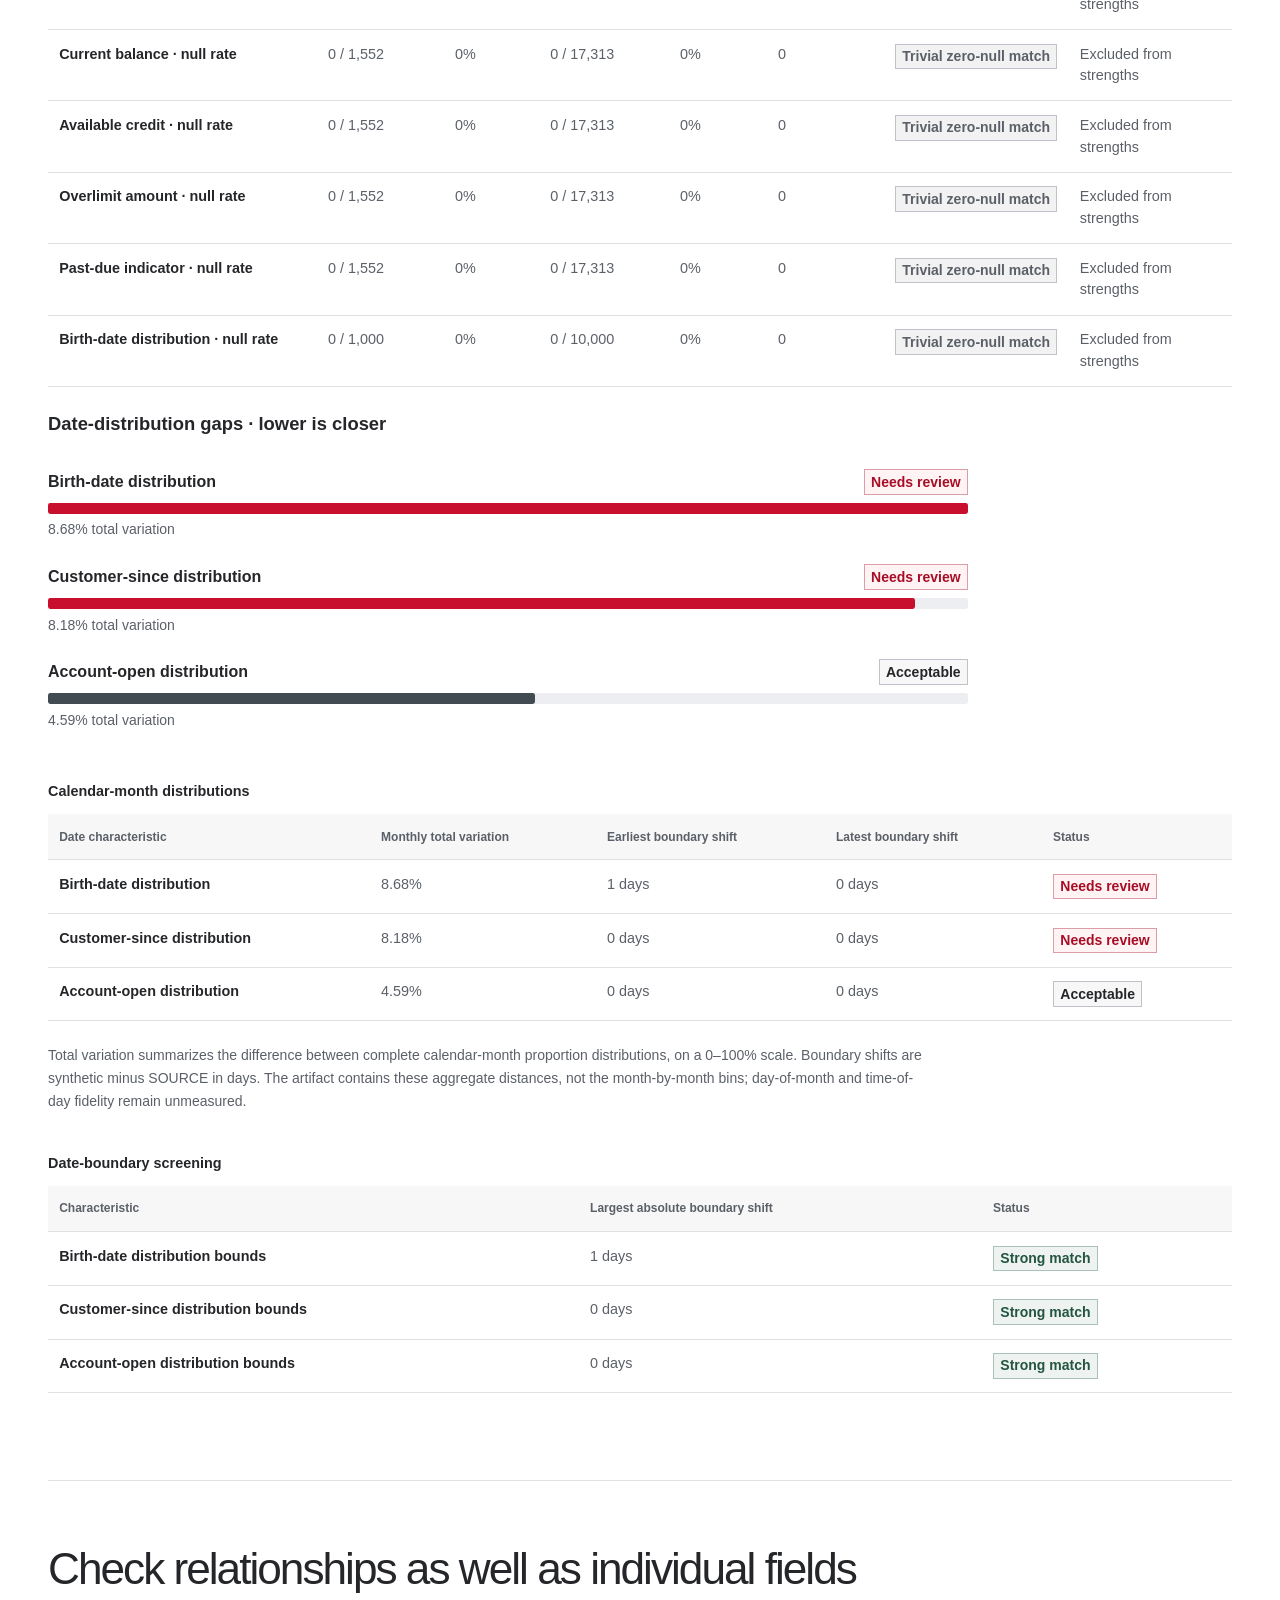
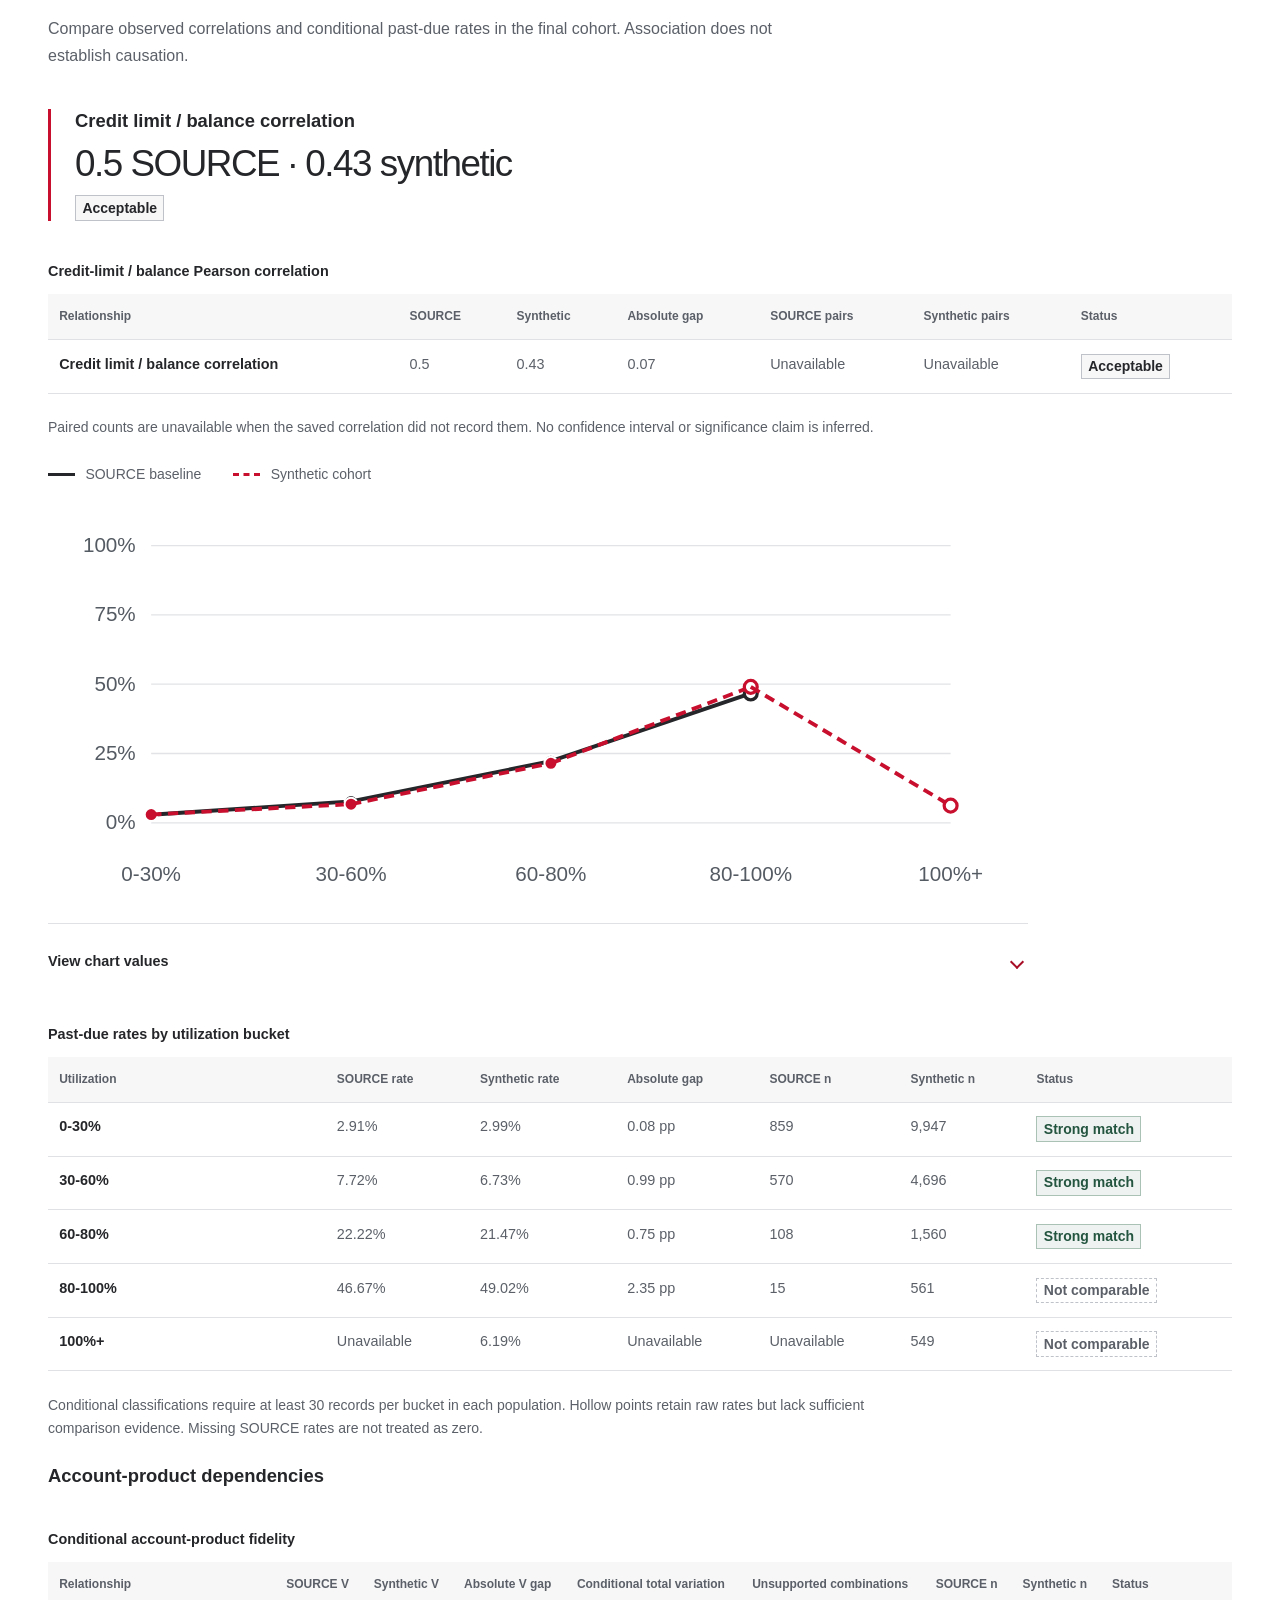
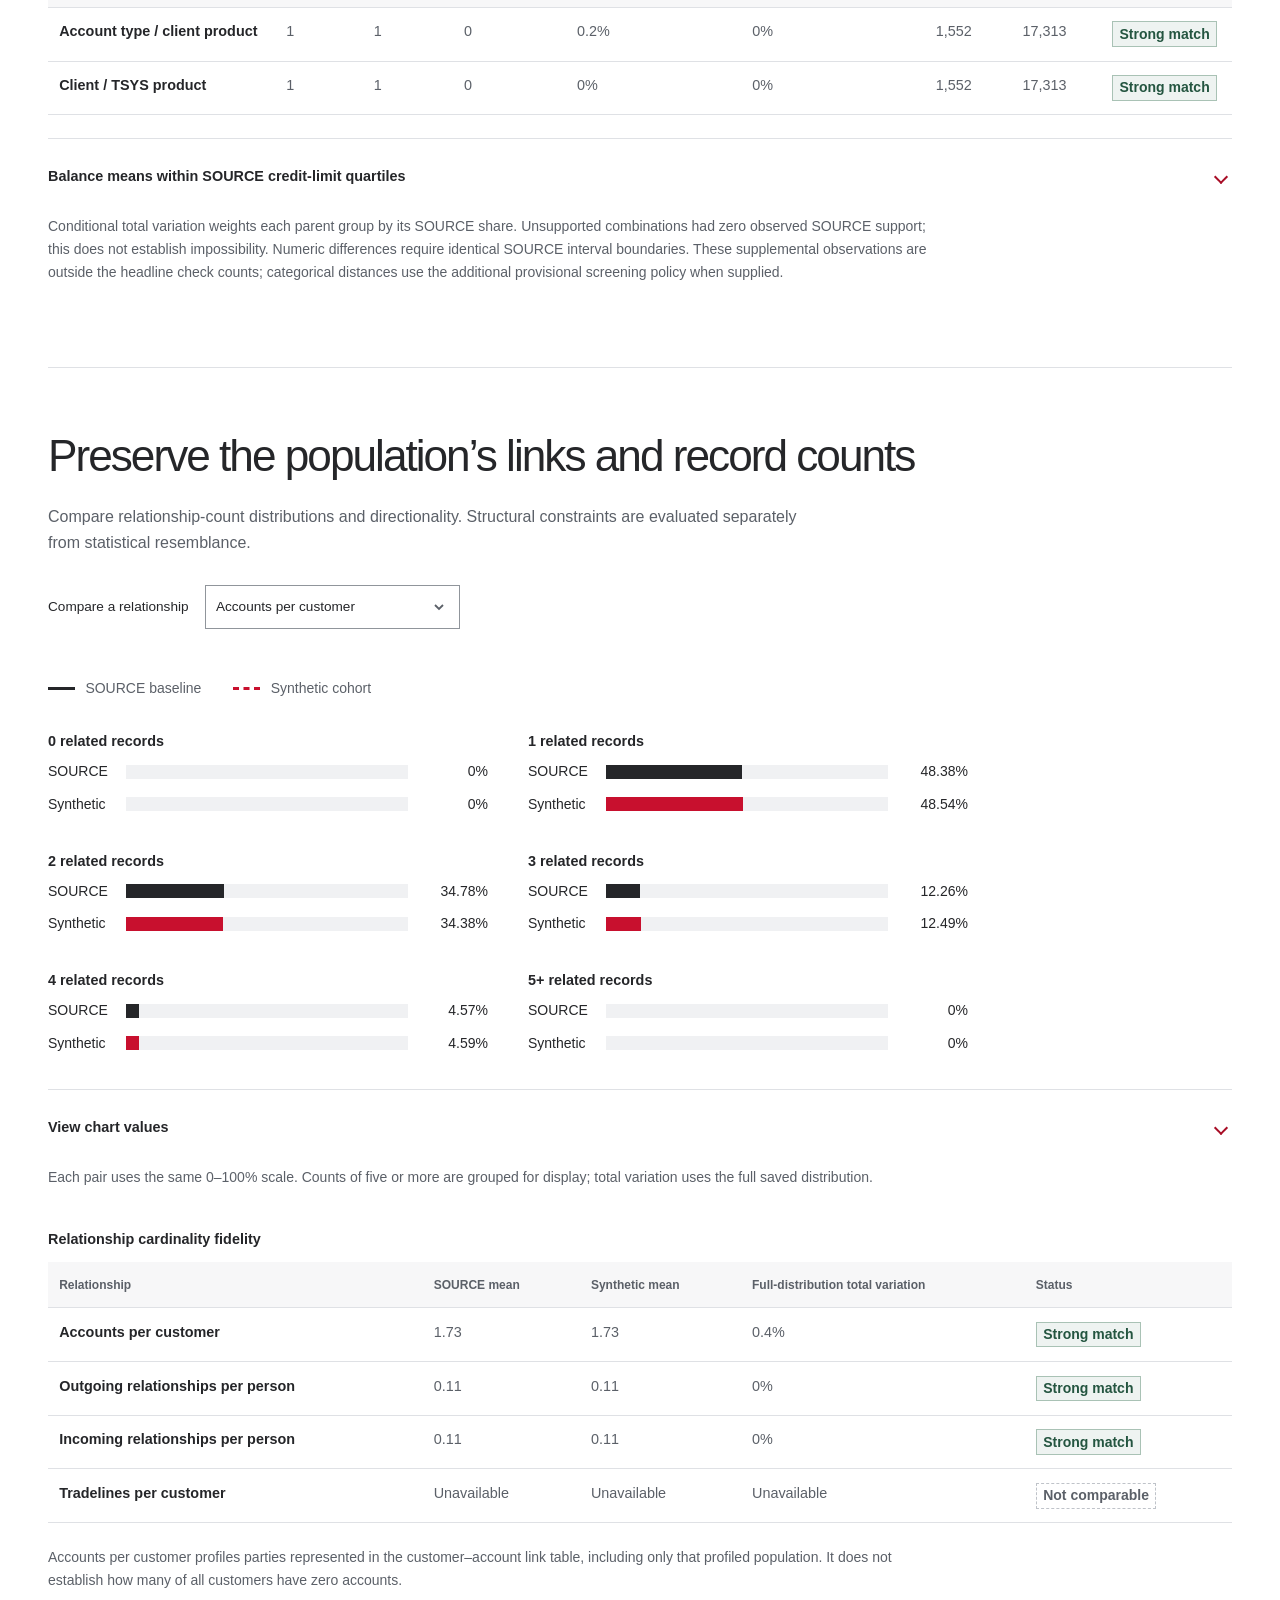
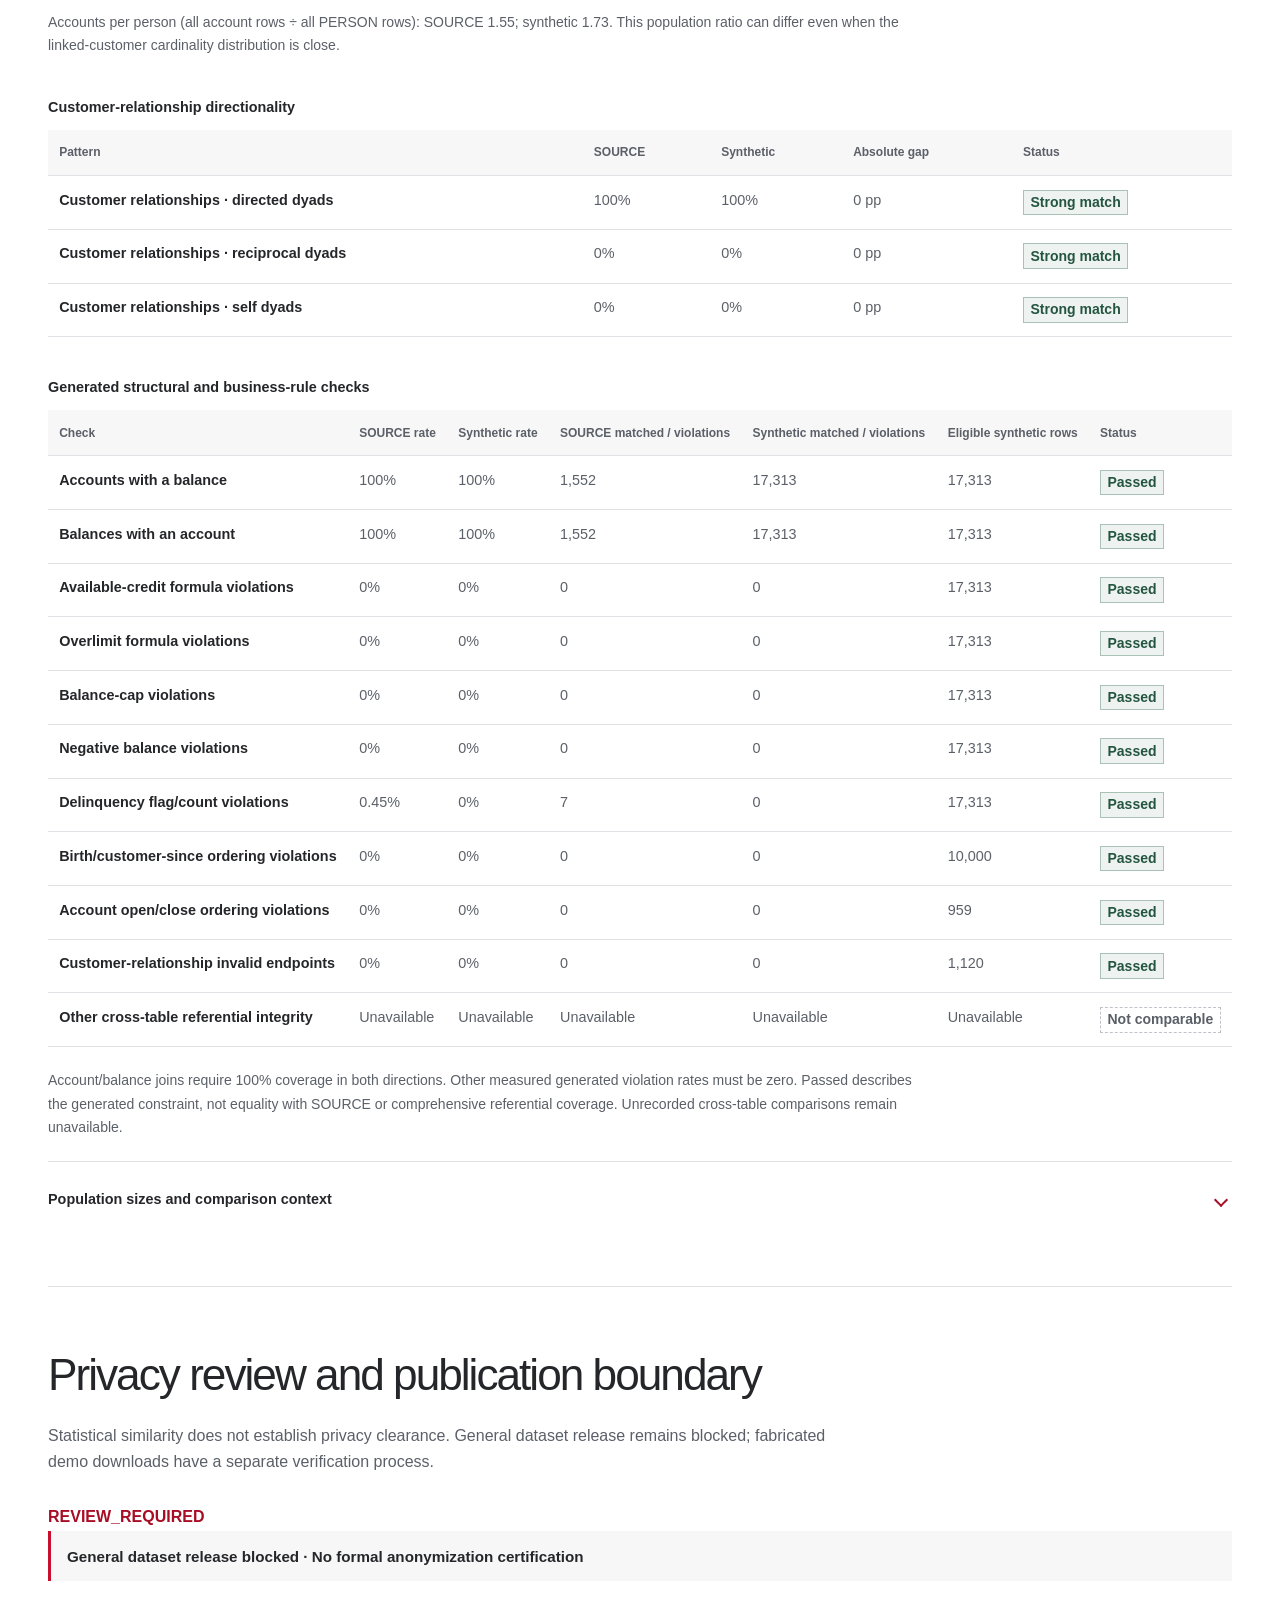
==== commit 6d657036: "Audit count-based null fidelity and exclude trivial strengths" ====
--- a/docs/validation.html
+++ b/docs/validation.html
@@ -1,5 +1,5 @@
 <!doctype html>
-<html lang="en"><head><meta charset="utf-8"><meta name="viewport" content="width=device-width, initial-scale=1"><meta name="description" content="SAGE validation: measured strengths, gaps and relationship fidelity between original and synthetic banking data."><meta name="theme-color" content="#c8102e"><title>Validation Report — Original vs Synthetic | SAGE</title><link rel="stylesheet" href="styles.css?v=findings-review-1"><script src="validation-config.js?v=post-pilot-2" defer></script><script src="executive-viz.js?v=ux-review-2" defer></script><script src="validation.js?v=findings-review-1" defer></script></head>
+<html lang="en"><head><meta charset="utf-8"><meta name="viewport" content="width=device-width, initial-scale=1"><meta name="description" content="SAGE validation: measured strengths, gaps and relationship fidelity between original and synthetic banking data."><meta name="theme-color" content="#c8102e"><title>Validation Report — Original vs Synthetic | SAGE</title><link rel="stylesheet" href="styles.css?v=null-rates-1"><script src="validation-config.js?v=null-rates-1" defer></script><script src="executive-viz.js?v=ux-review-2" defer></script><script src="validation.js?v=null-rates-1" defer></script></head>
 <body class="exec-page validation-page"><a class="skip-link" href="#main">Skip to validation report</a>
 <header class="exec-header container"><a class="exec-brand" href="index.html" aria-label="SAGE overview">SAGE<span aria-hidden="true">.</span></a><nav aria-label="Main navigation"><a href="index.html#overview">Overview</a><a href="index.html#process">Pipeline</a><a href="validation.html" aria-current="page">Validation Report</a><a href="index.html#explore-records">Synthetic Data Explorer</a><a href="index.html#download-dataset">Downloads</a></nav></header>
 <main id="main" class="container report-main" tabindex="-1"><div class="report-intro exec-report-intro"><p class="eyebrow">Validation report · Latest pipeline results</p><h1>How closely does synthetic data <span>reproduce the original?</span></h1><p>Measured strengths, material gaps and the evidence behind them. Compare the final synthetic population with the same original development baseline.</p><p class="baseline-notice"><strong>Development SOURCE baseline.</strong> The reference records were fabricated for development. Matching them does not establish representativeness of real production banking data.</p></div>
--- a/docs/styles.css
+++ b/docs/styles.css
@@ -1052,6 +1052,16 @@
 .exec-heading { margin-bottom: 3rem; }
 .exec-heading h2 { margin-bottom: 1.5rem; }
 .exec-heading > p:last-child { max-width: 760px; font-size: 1.05rem; }
+.application-grid { display: grid; grid-template-columns: repeat(2,minmax(0,1fr)); gap: 2.5rem 4rem; }
+.application-grid article { border-top: 2px solid var(--line); padding-top: 1.2rem; min-width: 0; }
+.application-grid h3 { font-size: 1.25rem; margin-bottom: 1.2rem; }
+.application-grid dl { display: grid; gap: 1rem; margin: 0; }
+.application-grid dt { font-size: .875rem; font-weight: 600; color: var(--muted); margin-bottom: .3rem; }
+.application-grid dd { margin: 0; line-height: 1.65; max-width: 55ch; }
+.application-grid dl > div:last-child { border-left: 2px solid var(--red); padding-left: 1rem; }
+.application-grid dl > div:last-child dt { color: var(--red-dark); }
+.business-applications > .measurement-note { margin-top: 2rem; }
+@media (max-width:760px) { .application-grid { grid-template-columns: minmax(0,1fr); gap: 2rem; } }
 .exec-page .eyebrow { font-size: .73rem; letter-spacing: .1em; }
 .exec-page .measurement-note { font-size: .82rem; max-width: 880px; margin-top: 1rem; }
 .pipeline-help { font-size: .9rem; color: var(--muted); margin-bottom: 1.25rem; max-width: 85ch; }
@@ -1208,6 +1218,13 @@
 @media (prefers-reduced-motion: reduce) { .pipeline-explorer .stage-detail, .pipeline-stage button { animation: none; transition: none; } }
 /* Final-cohort fidelity: maintain executive hierarchy without an overall score. */
 .validation-explorer [hidden] { display: none !important; }
+.null-controls { display: flex; align-items: center; flex-wrap: wrap; gap: 1rem 2rem; margin: 1.5rem 0 1rem; }
+.null-controls label { display: flex; align-items: center; flex-wrap: wrap; gap: .65rem; min-height: 44px; font-size: .95rem; }
+.null-controls select { max-width: 100%; min-height: 44px; font: inherit; }
+.null-controls input[type="checkbox"] { width: 20px; height: 20px; accent-color: var(--red); }
+.null-detail .table-scroll { max-height: 34rem; }
+.null-detail .report-table thead th { position: sticky; top: 0; z-index: 1; background: #f5f5f5; }
+.match-trivial { color: var(--muted); background: #f2f2f2; }
 .validation-tabs { display: flex; width: fit-content; max-width: 100%; border-bottom: 1px solid var(--line); margin: 1.8rem 0; }
 .validation-tabs button { font: inherit; font-size: 1rem; min-height: 48px; padding: .7rem 1.3rem; color: var(--ink); background: white; border: 1px solid var(--line); border-bottom: 3px solid transparent; cursor: pointer; transition: background-color 160ms, border-color 160ms; }
 .validation-tabs button + button { border-left: 0; }
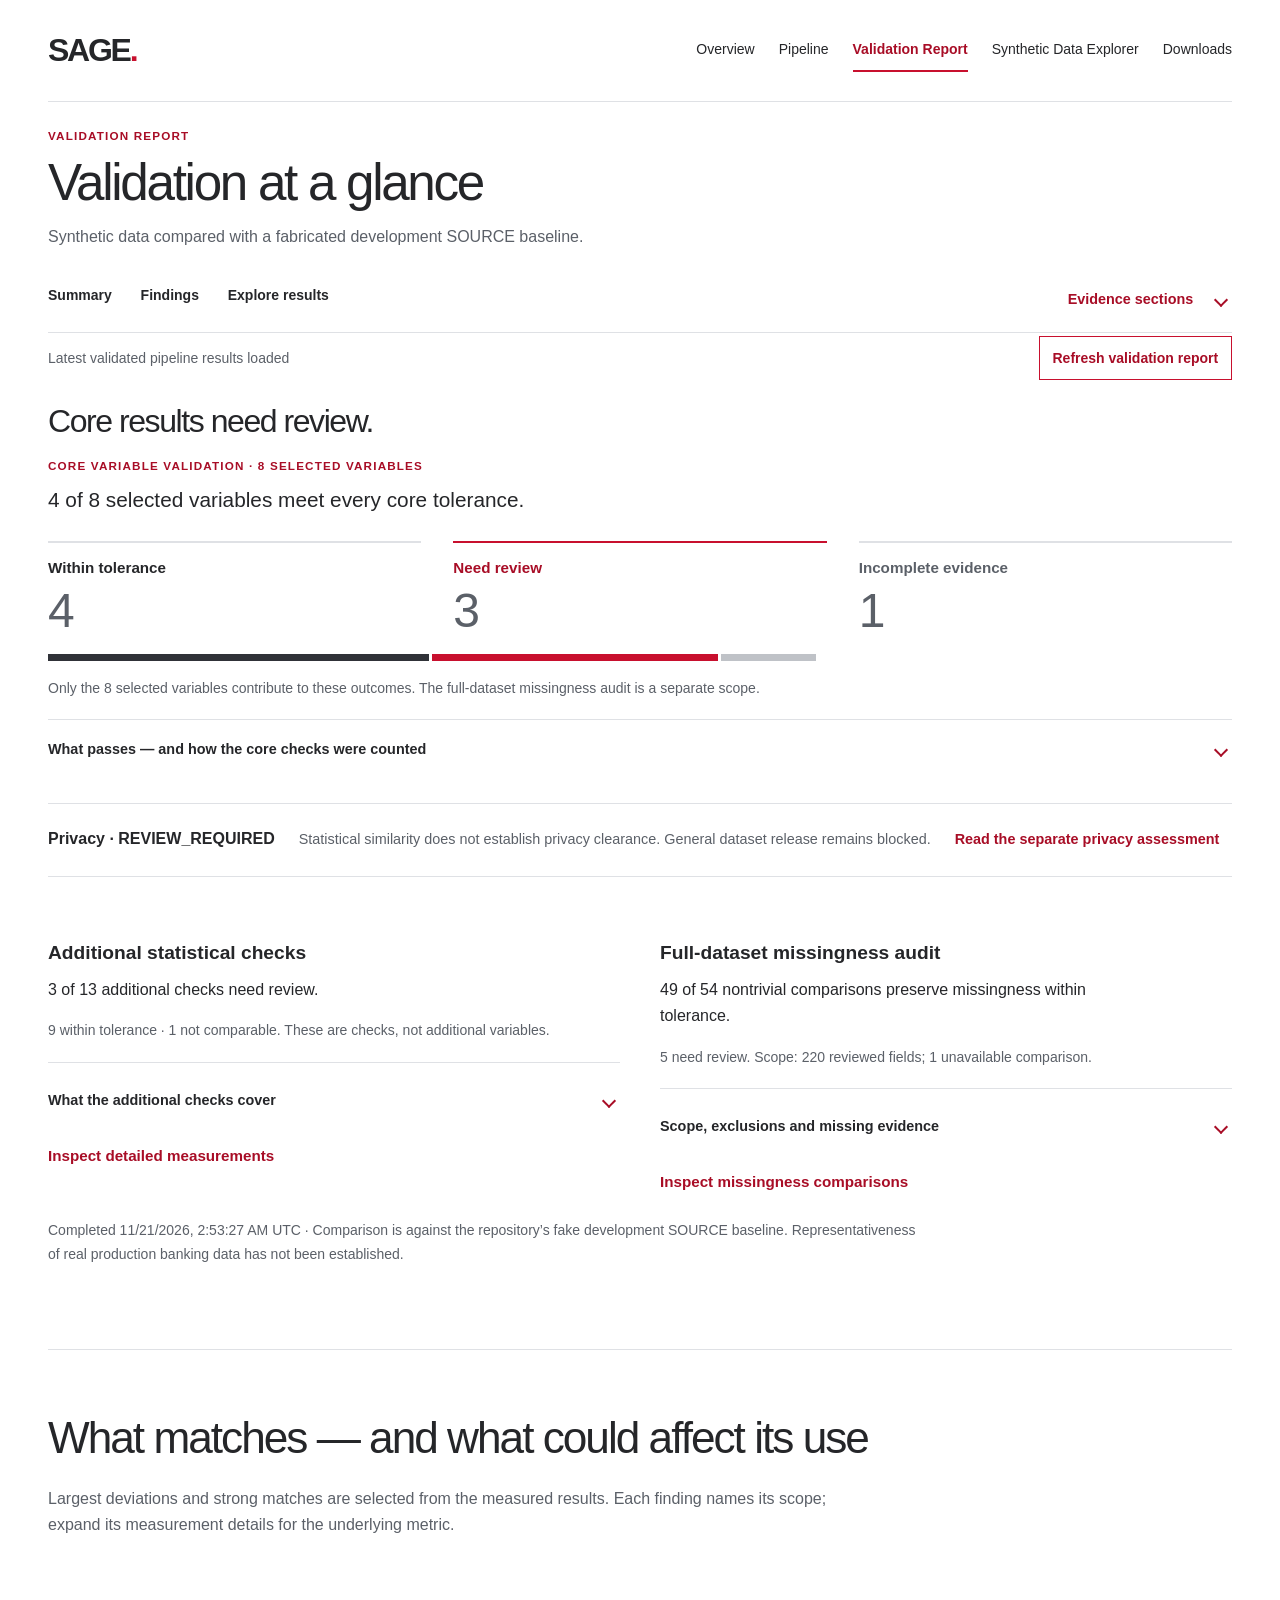
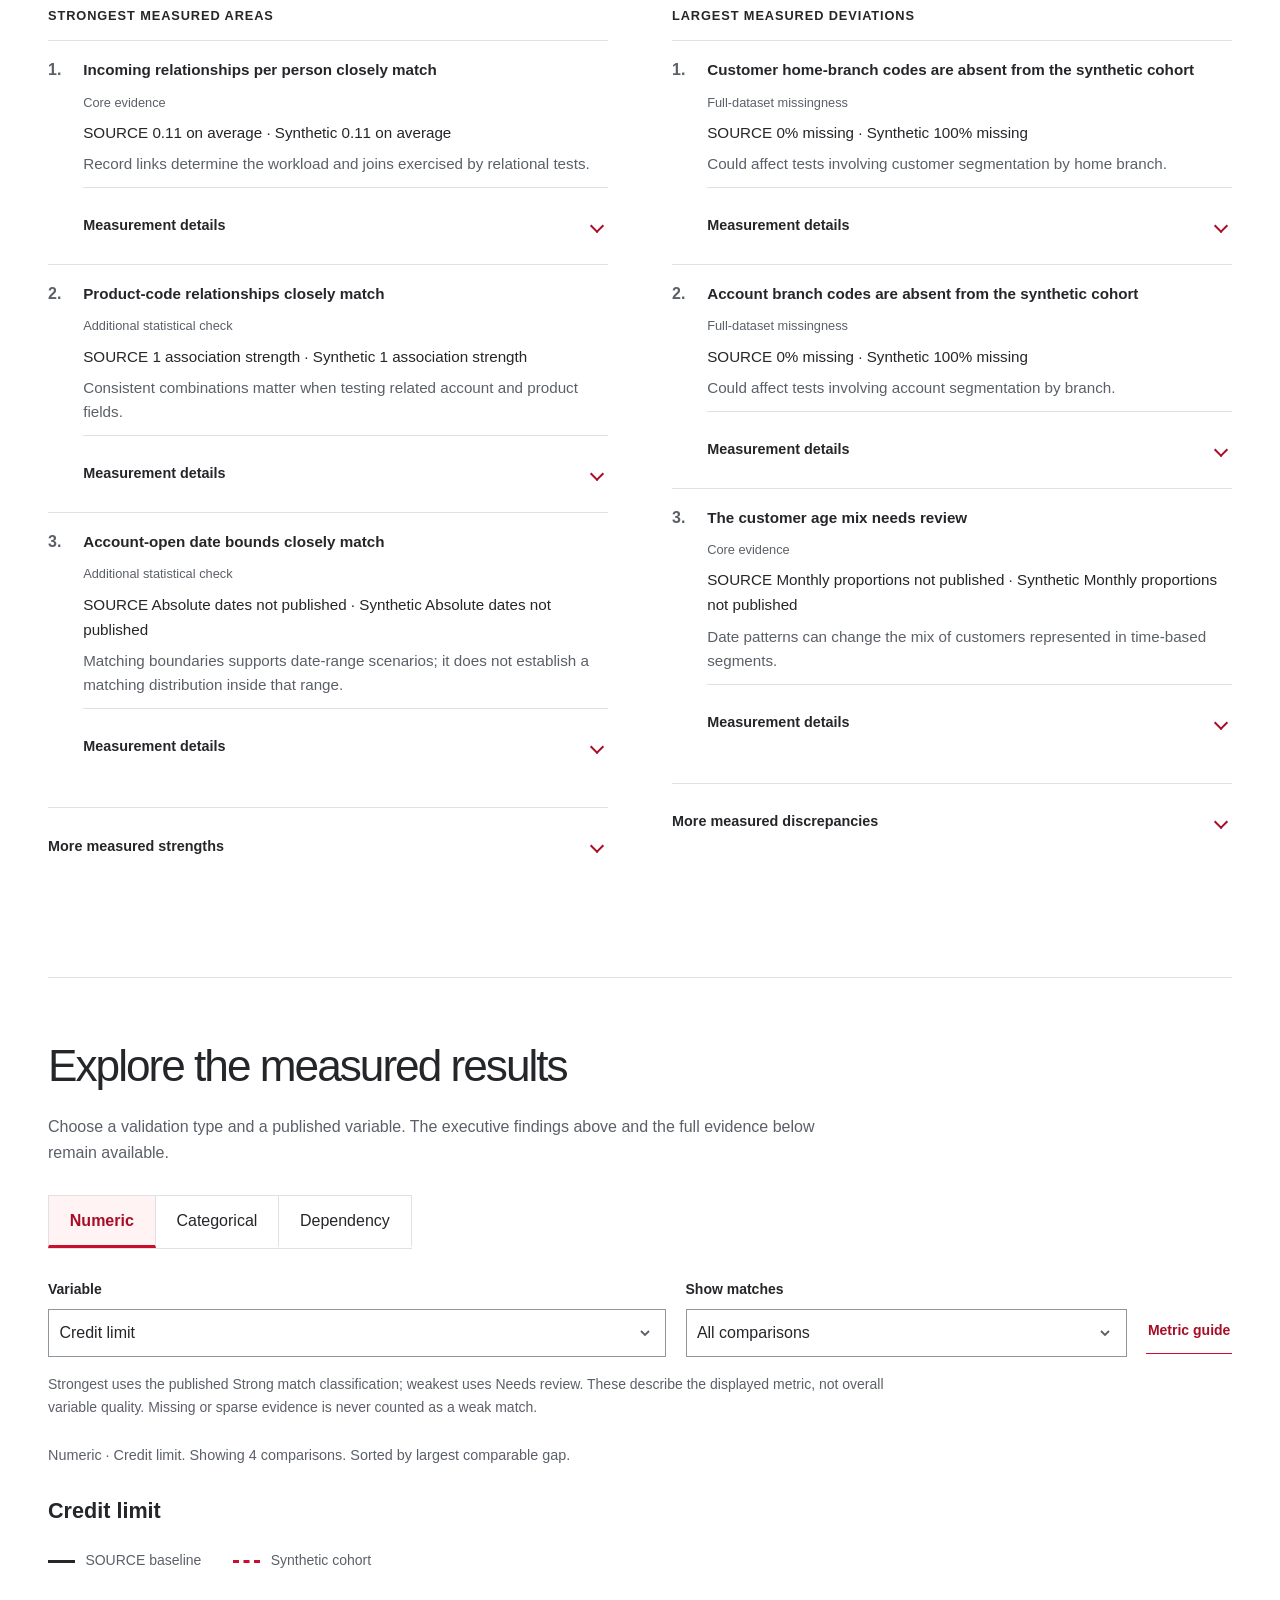
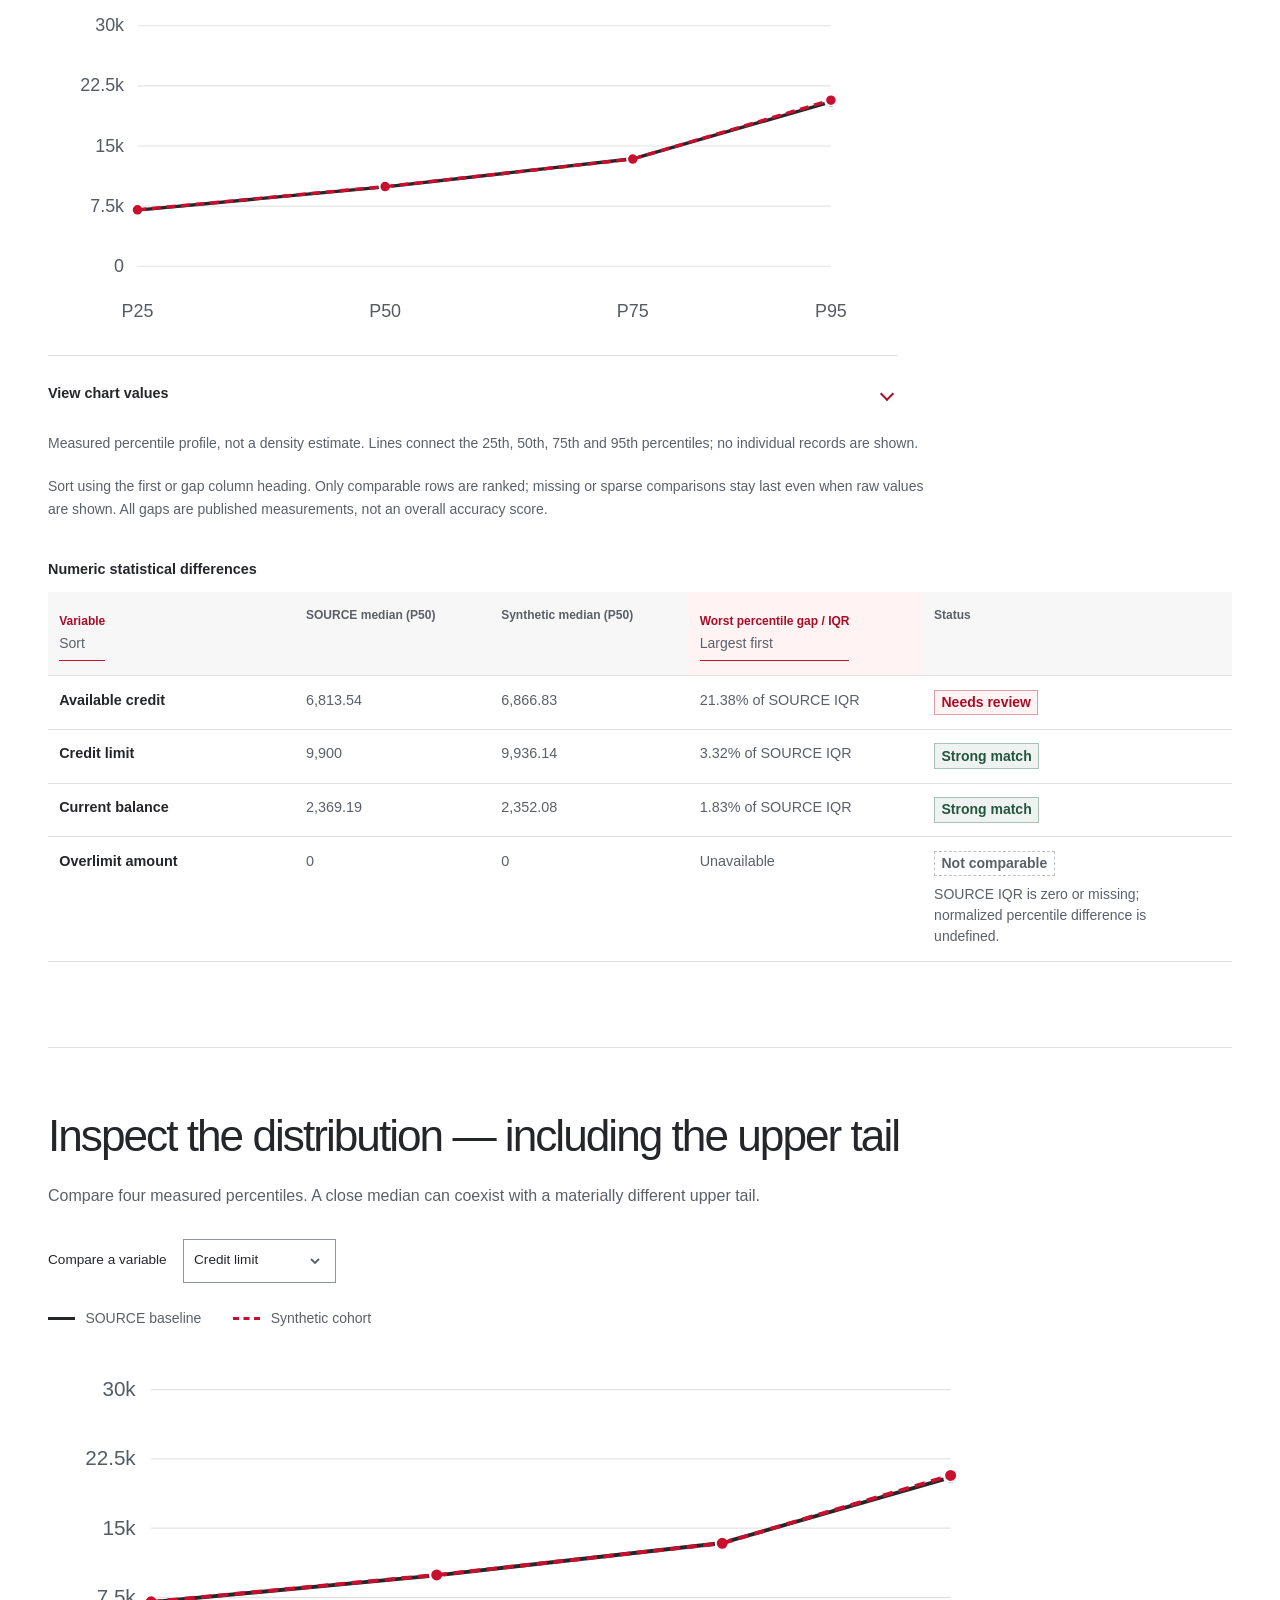
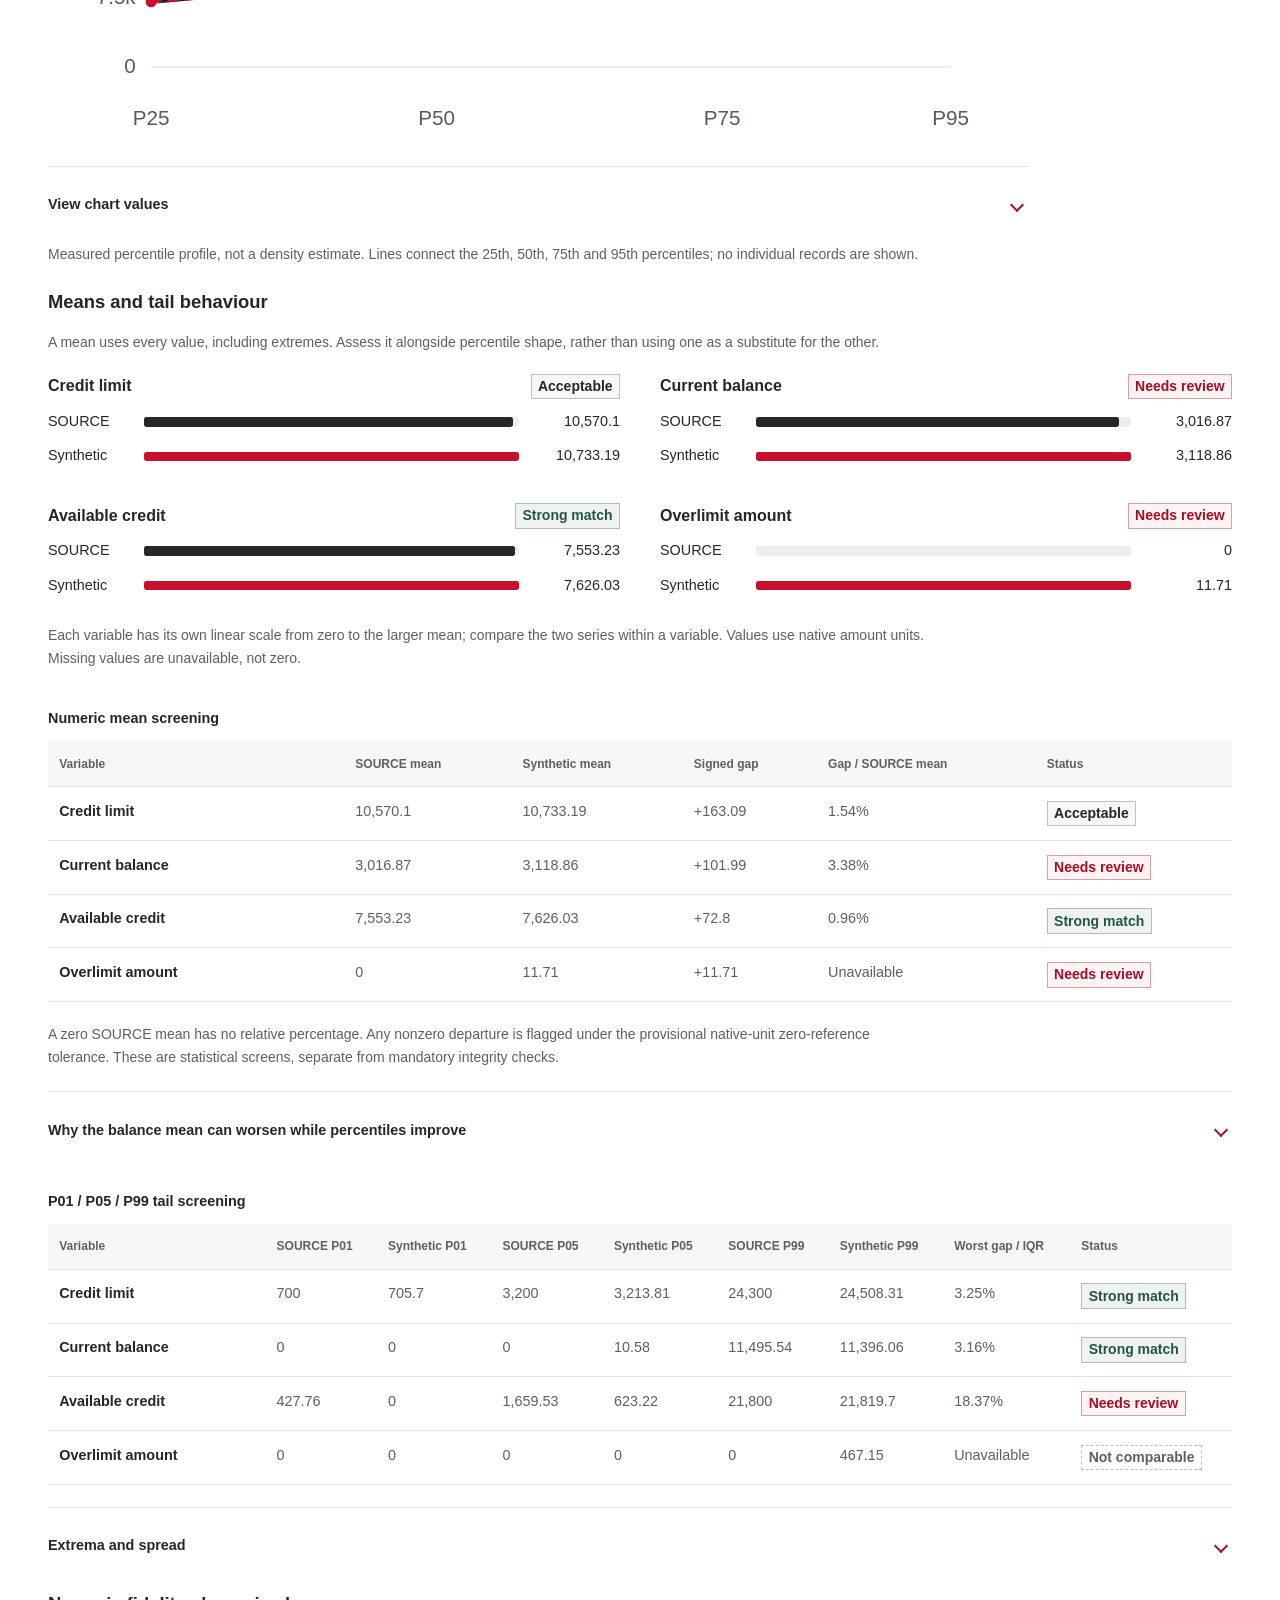
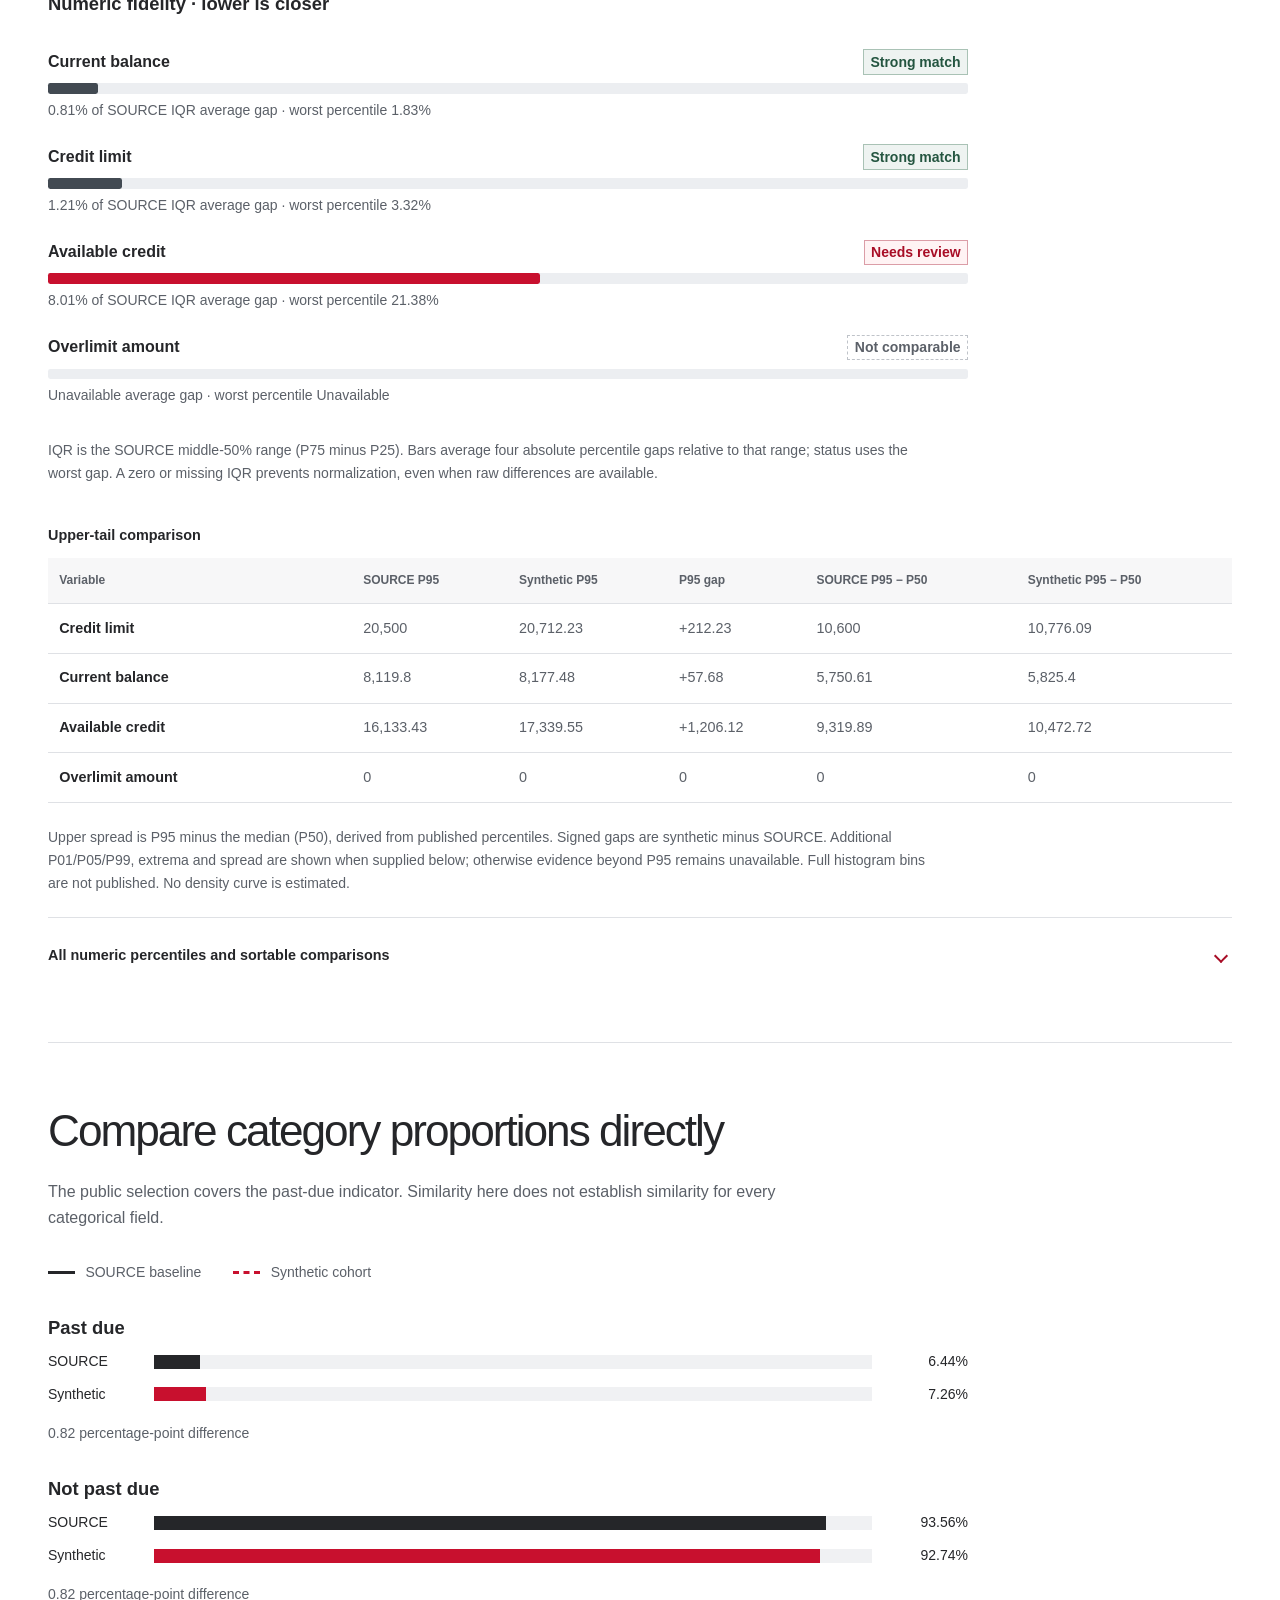
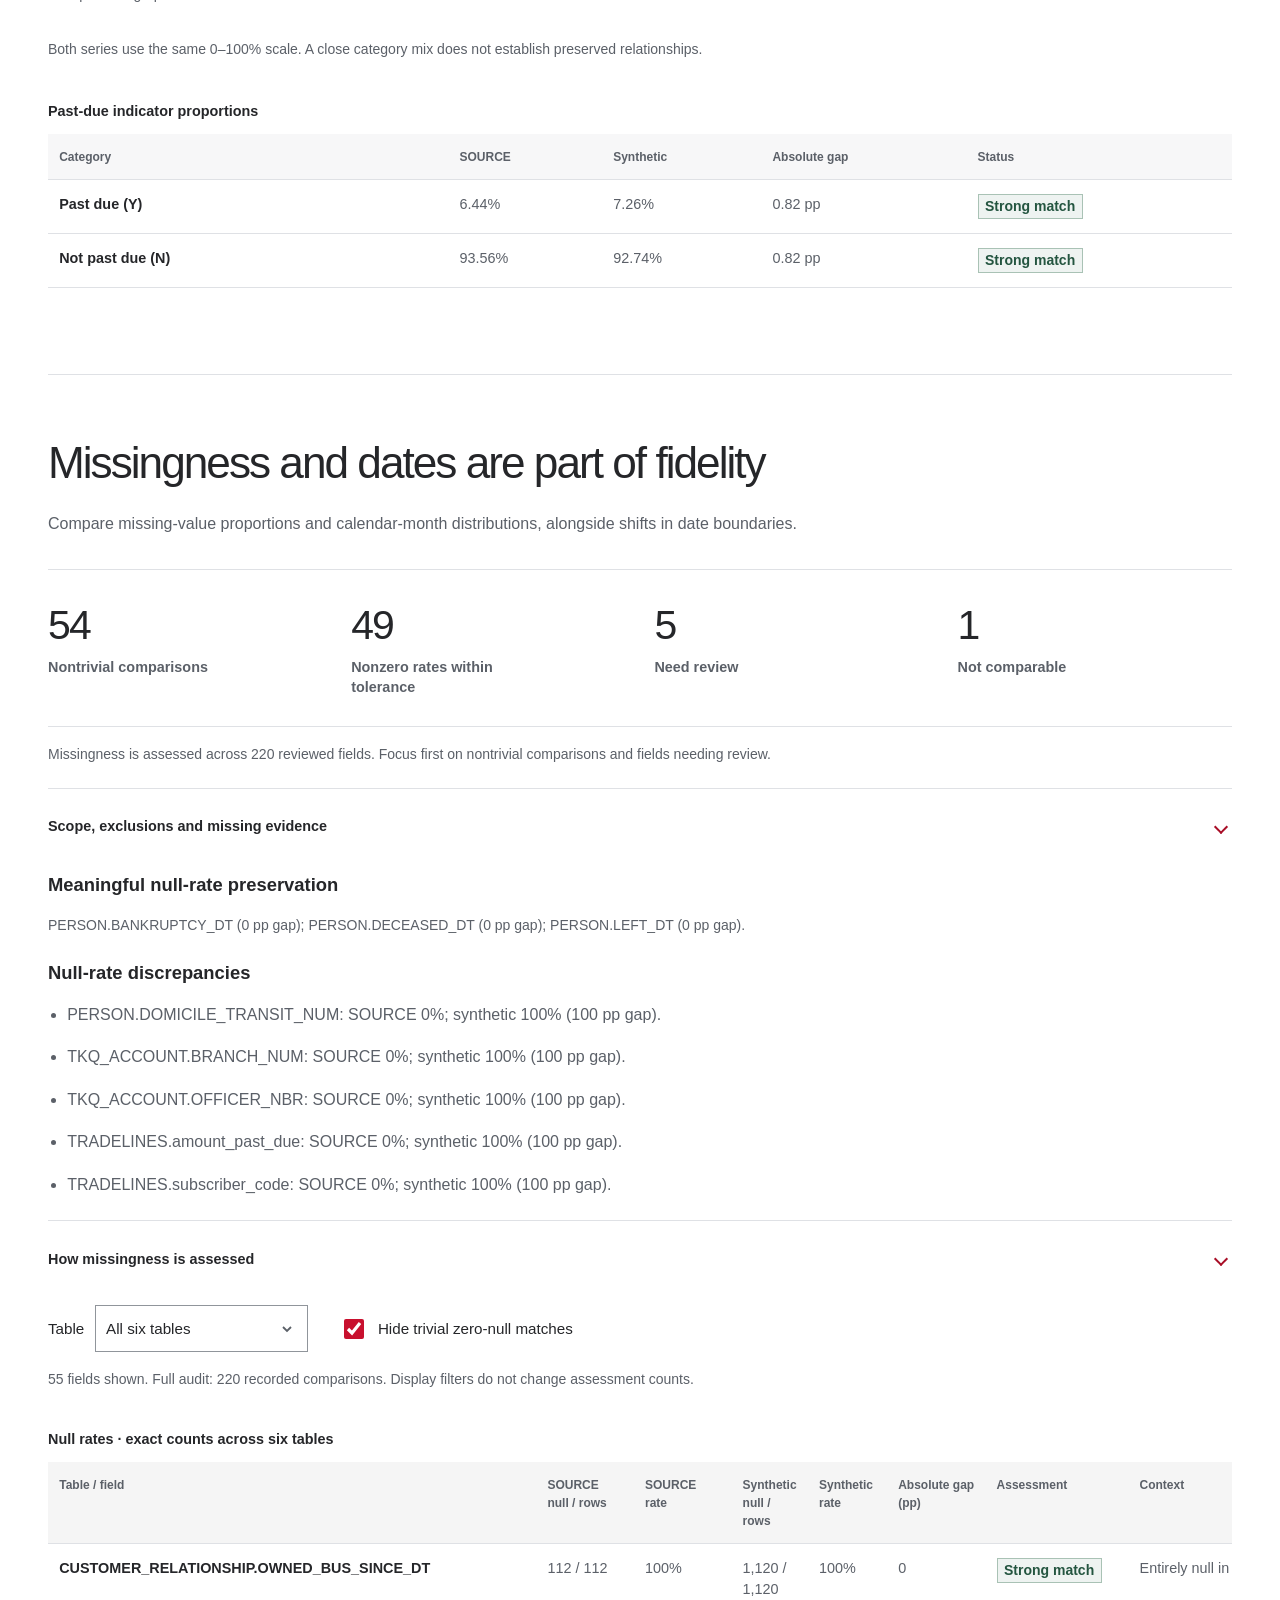
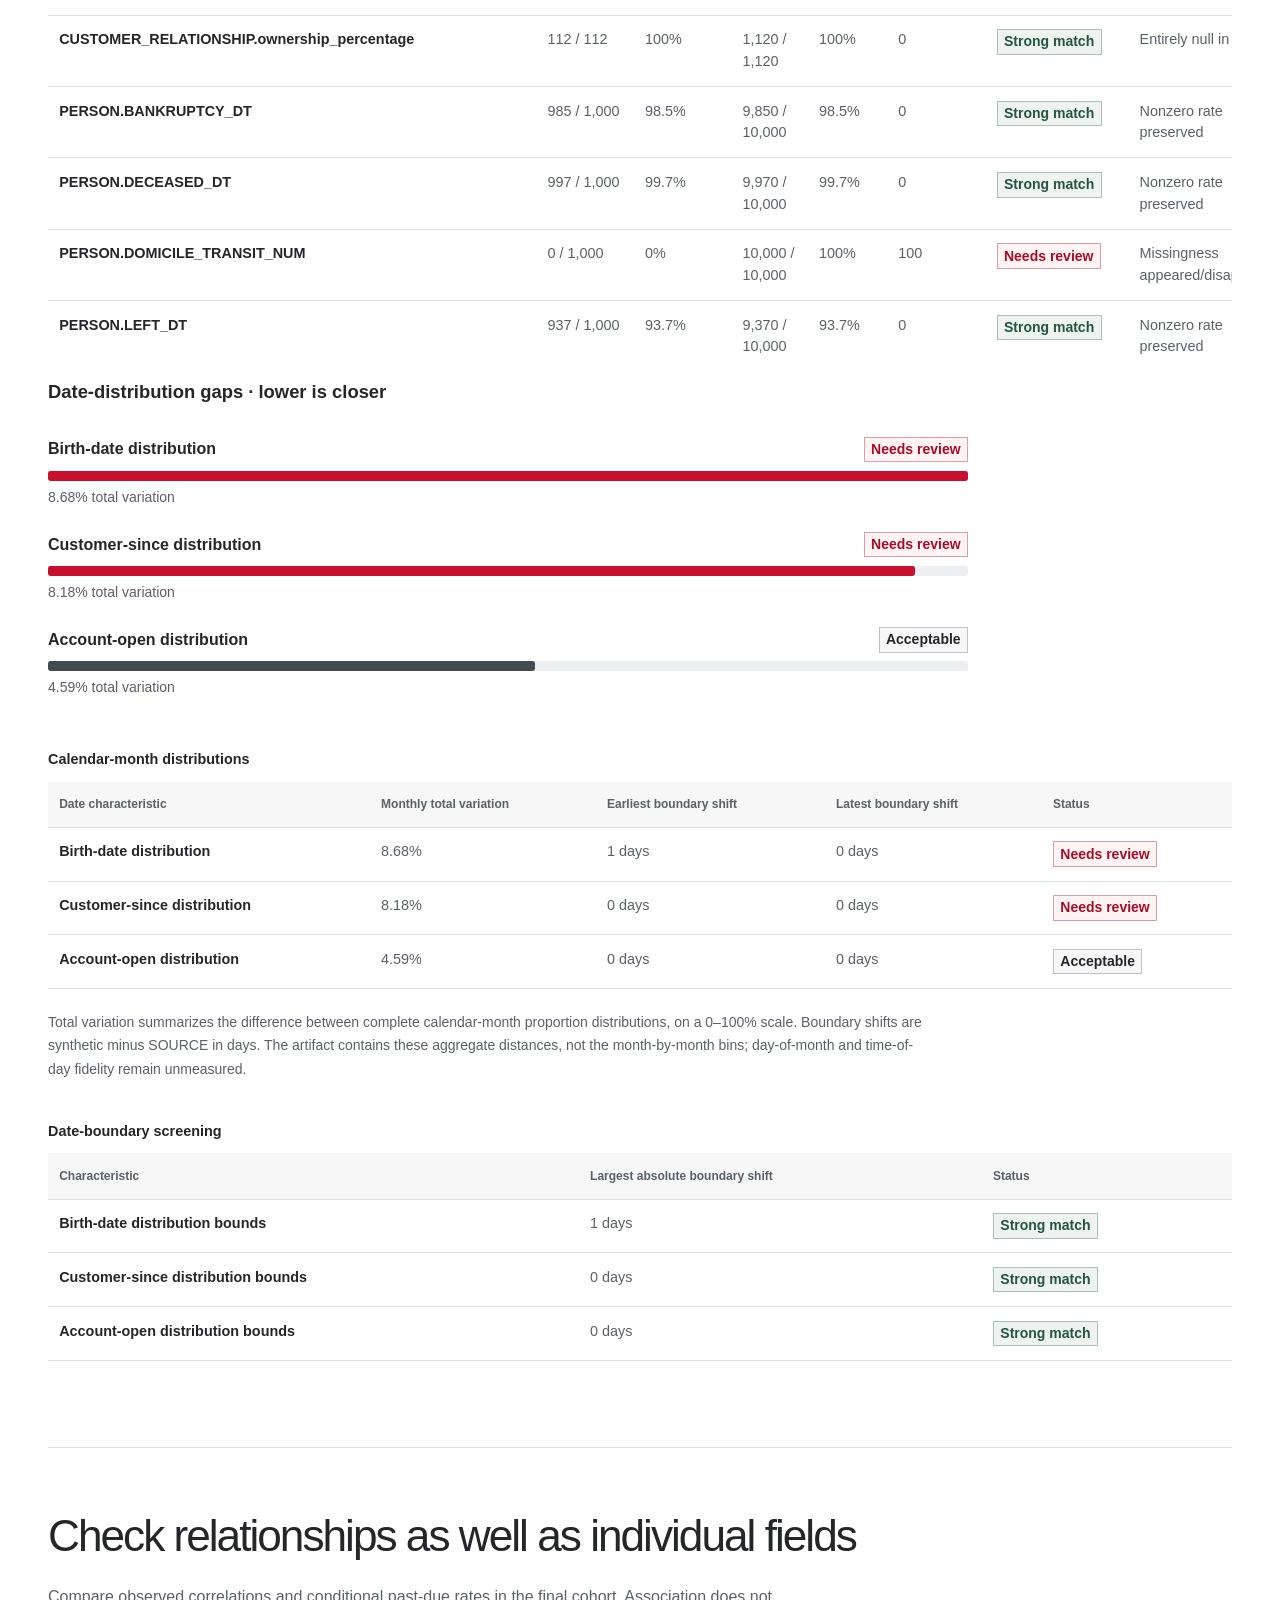
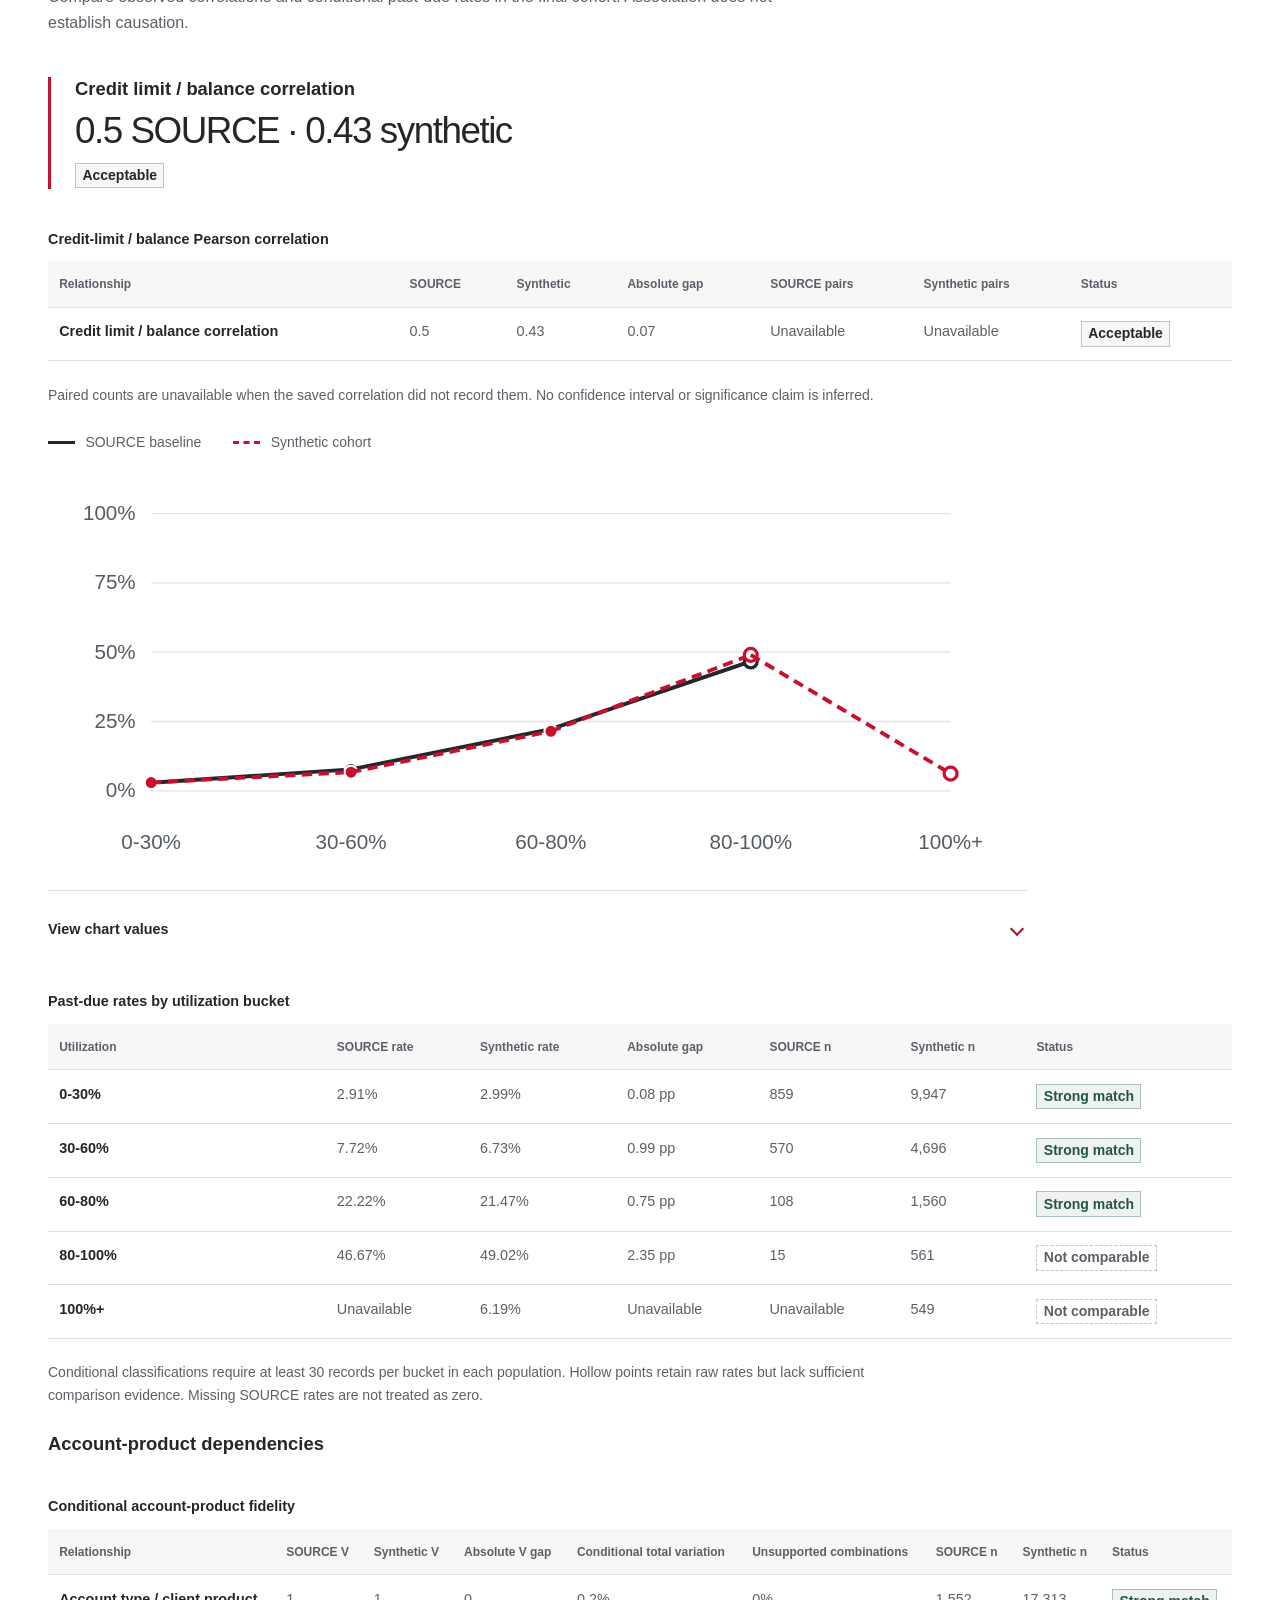
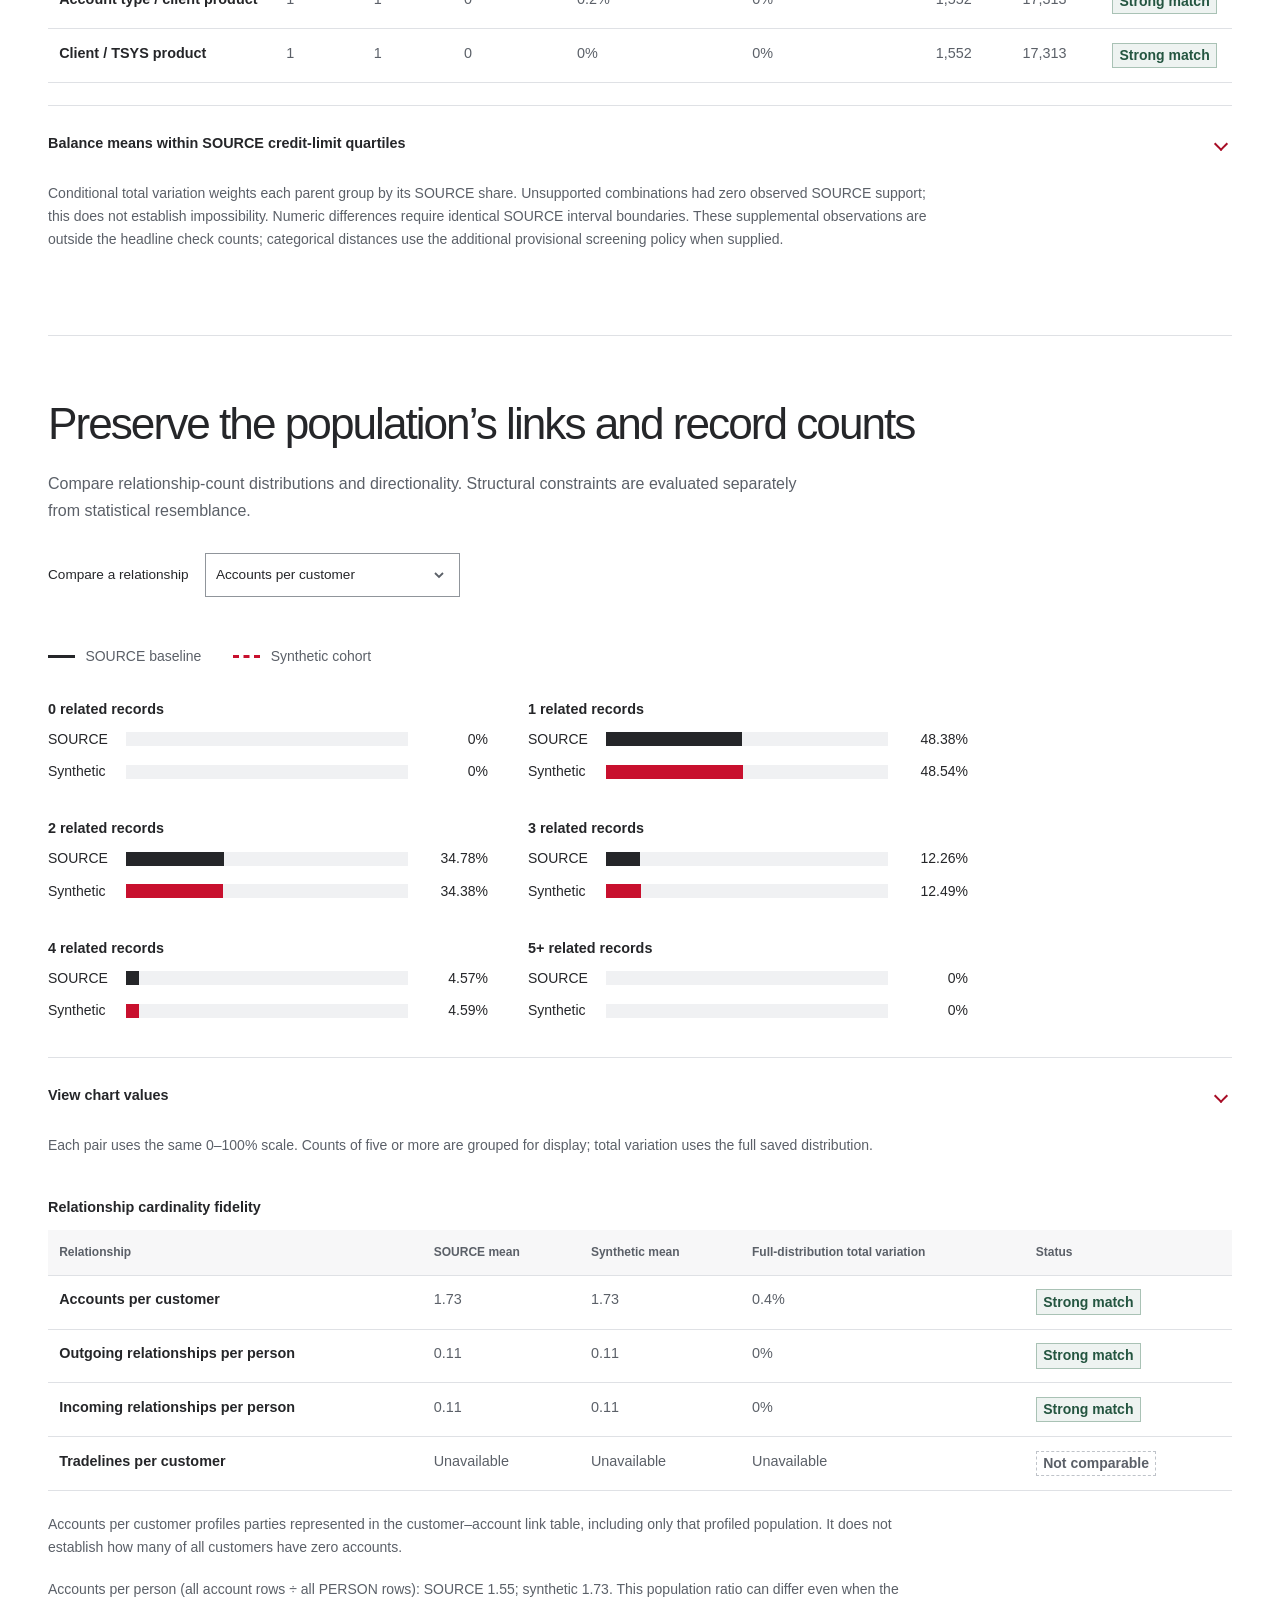
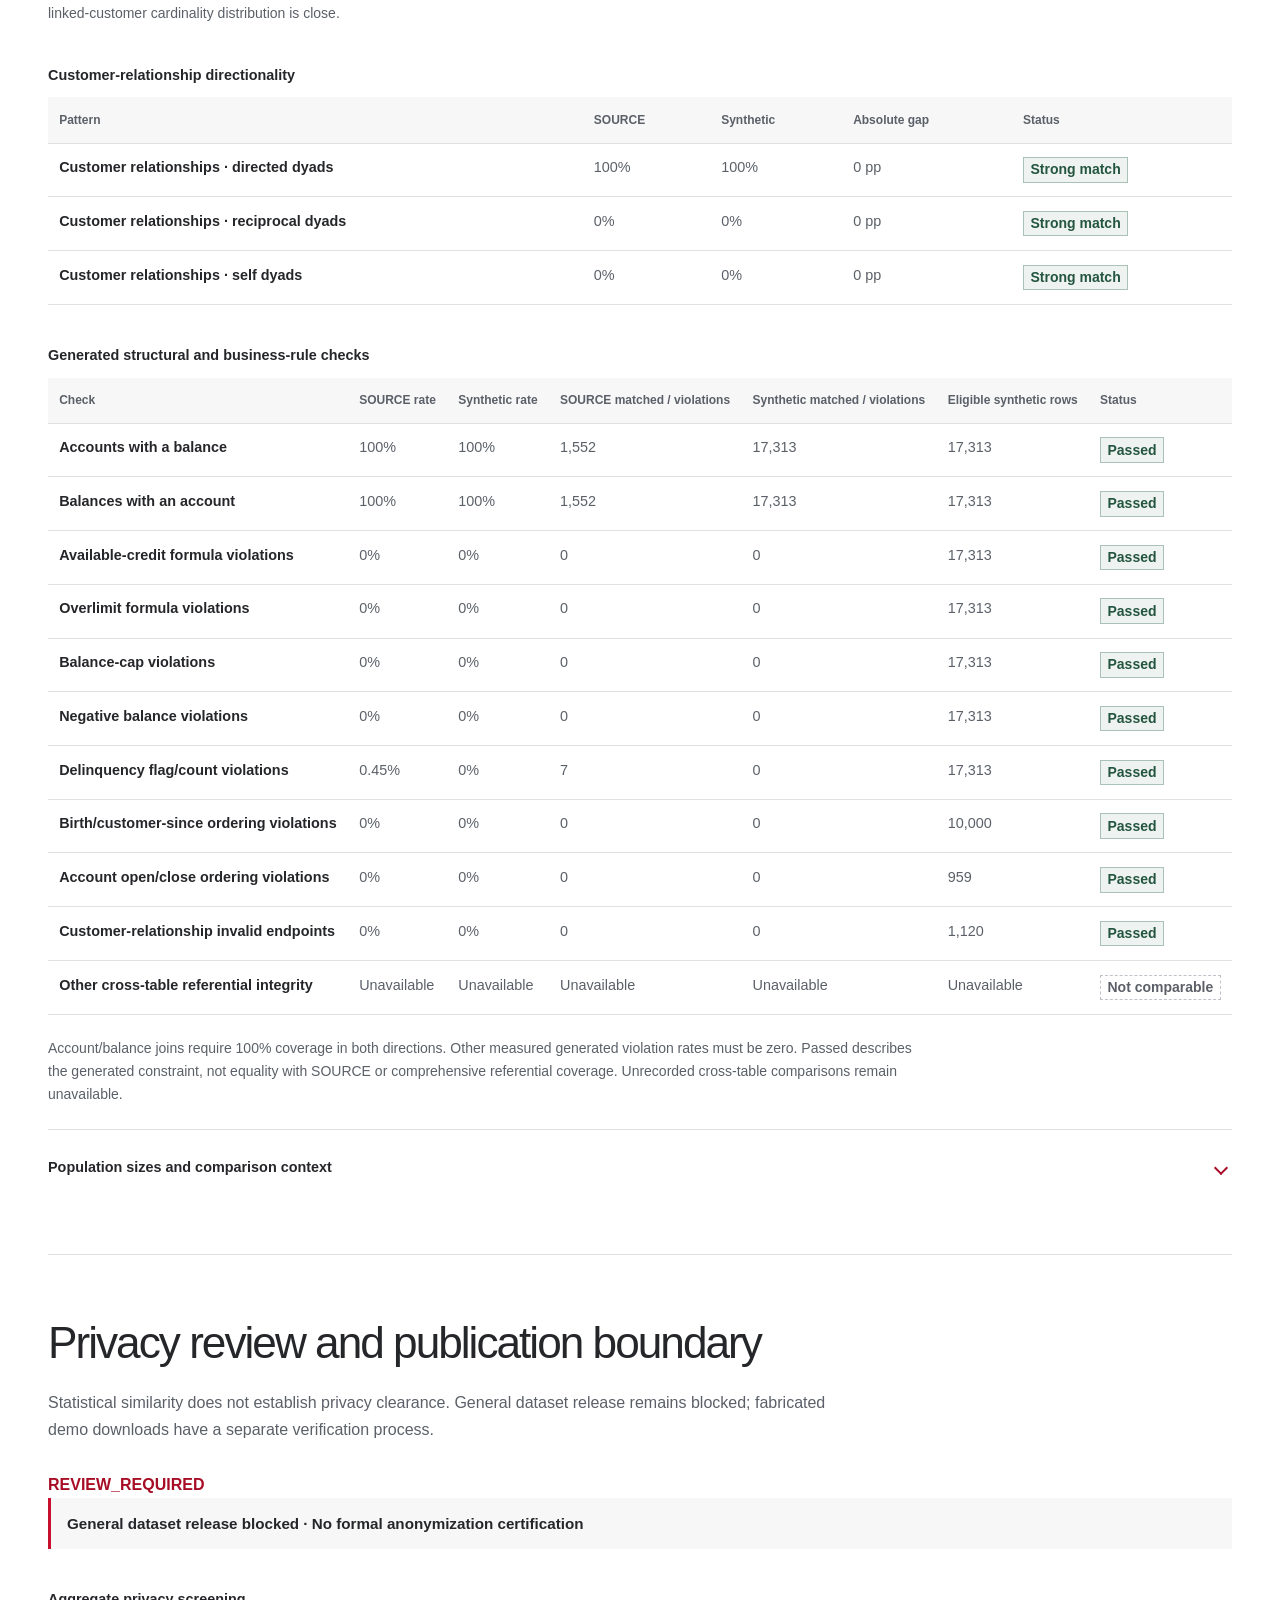
==== commit cdb2e00c: "Clarify variable outcomes and validation reporting scopes" ====
--- a/docs/validation.html
+++ b/docs/validation.html
@@ -1,9 +1,8 @@
 <!doctype html>
-<html lang="en"><head><meta charset="utf-8"><meta name="viewport" content="width=device-width, initial-scale=1"><meta name="description" content="SAGE validation: measured strengths, gaps and relationship fidelity between original and synthetic banking data."><meta name="theme-color" content="#c8102e"><title>Validation Report — Original vs Synthetic | SAGE</title><link rel="stylesheet" href="styles.css?v=null-rates-1"><script src="validation-config.js?v=null-rates-1" defer></script><script src="executive-viz.js?v=ux-review-2" defer></script><script src="validation.js?v=null-rates-1" defer></script></head>
+<html lang="en"><head><meta charset="utf-8"><meta name="viewport" content="width=device-width, initial-scale=1"><meta name="description" content="SAGE validation: measured strengths, gaps and relationship fidelity between original and synthetic banking data."><meta name="theme-color" content="#c8102e"><title>Validation Report — Original vs Synthetic | SAGE</title><link rel="stylesheet" href="styles.css?v=summary-scopes-1"><script src="validation-config.js?v=null-rates-1" defer></script><script src="executive-viz.js?v=ux-review-2" defer></script><script src="validation.js?v=summary-scopes-1" defer></script></head>
 <body class="exec-page validation-page"><a class="skip-link" href="#main">Skip to validation report</a>
 <header class="exec-header container"><a class="exec-brand" href="index.html" aria-label="SAGE overview">SAGE<span aria-hidden="true">.</span></a><nav aria-label="Main navigation"><a href="index.html#overview">Overview</a><a href="index.html#process">Pipeline</a><a href="validation.html" aria-current="page">Validation Report</a><a href="index.html#explore-records">Synthetic Data Explorer</a><a href="index.html#download-dataset">Downloads</a></nav></header>
-<main id="main" class="container report-main" tabindex="-1"><div class="report-intro exec-report-intro"><p class="eyebrow">Validation report · Latest pipeline results</p><h1>How closely does synthetic data <span>reproduce the original?</span></h1><p>Measured strengths, material gaps and the evidence behind them. Compare the final synthetic population with the same original development baseline.</p><p class="baseline-notice"><strong>Development SOURCE baseline.</strong> The reference records were fabricated for development. Matching them does not establish representativeness of real production banking data.</p></div>
-<p class="report-nav-help">Start with the summary and findings. Explore selected results, or expand the evidence sections for detailed checks.</p>
-<nav class="report-nav" aria-label="Validation report sections"><div class="report-primary-links"><a href="#summary">Executive summary</a><a href="#findings">Strengths &amp; gaps</a><a href="#explore-validation">Explore results</a></div><details class="report-evidence-links"><summary>Evidence sections</summary><div><a href="#numeric">Distributions</a><a href="#categorical">Categories</a><a href="#completeness">Missingness &amp; dates</a><a href="#dependencies">Dependencies</a><a href="#structure">Structure</a><a href="#privacy">Privacy &amp; release</a><a href="#methodology">Tolerances &amp; limits</a></div></details></nav>
+<main id="main" class="container report-main" tabindex="-1"><div class="report-intro exec-report-intro"><p class="eyebrow">Validation report</p><h1>Validation at a glance</h1><p>Synthetic data compared with a fabricated development SOURCE baseline.</p></div>
+<nav class="report-nav" aria-label="Validation report sections"><div class="report-primary-links"><a href="#summary">Summary</a><a href="#findings">Findings</a><a href="#explore-validation">Explore results</a></div><details class="report-evidence-links"><summary>Evidence sections</summary><div><a href="#numeric">Distributions</a><a href="#categorical">Categories</a><a href="#completeness">Missingness &amp; dates</a><a href="#dependencies">Dependencies</a><a href="#structure">Structure</a><a href="#privacy">Privacy &amp; release</a><a href="#methodology">Tolerances &amp; limits</a></div></details></nav>
 <div id="validation-report" data-report-url="latest-pipeline.json" aria-live="off"><p class="results-notice" role="status">Validation results pending</p><noscript><p>Enable JavaScript to load aggregate results. <a href="index.html">Read the project methodology.</a></p></noscript></div></main>
 <footer class="container exec-footer"><p><strong>SAGE.</strong> Synthetic banking data prototype</p><nav aria-label="Explore SAGE"><a href="index.html#process">Pipeline</a><a href="#summary">Validation Report</a><a href="index.html#explore-records">Synthetic Data Explorer</a><a href="#main">Back to top</a></nav></footer></body></html>
--- a/docs/styles.css
+++ b/docs/styles.css
@@ -1410,6 +1410,44 @@
 }
 @media (max-width:360px) { .exec-page .viz-axis { font-size: 40px; } }
 /* Executive reading path: findings first, detail on request. */
+.validation-page .exec-report-intro { padding-block: 1.8rem .7rem; }
+.validation-page .exec-report-intro h1 { font-size: clamp(2.2rem,4vw,3.4rem); line-height: 1.08; margin-bottom: .8rem; }
+.validation-page .exec-report-intro p { margin-bottom: .65rem; }
+.validation-page #summary { padding-top: 1.5rem; }
+.validation-page #summary > h2 { font-size: clamp(1.45rem,2.5vw,2rem); margin-bottom: 1.1rem; }
+.validation-brief .core-outcome { padding-bottom: 1.2rem; }
+.validation-takeaway { font-size: clamp(1.05rem,1.7vw,1.3rem); color: var(--ink); max-width: 72ch; line-height: 1.55; }
+.variable-outcomes { display: grid; grid-template-columns: repeat(3,minmax(0,1fr)); gap: 2rem; margin: 1.5rem 0 1rem; }
+.variable-outcomes > div { border-top: 2px solid var(--line); padding-top: .75rem; }
+.variable-outcomes dt { font-size: .95rem; font-weight: 600; margin-bottom: .3rem; }
+.variable-outcomes dd { font-size: clamp(2rem,4vw,3rem); line-height: 1.1; margin: 0; font-variant-numeric: tabular-nums; }
+.variable-outcomes .outcome-review { border-color: var(--red); color: var(--red-dark); }
+.variable-outcomes .outcome-incomplete { color: var(--muted); }
+.variable-outcome-bar { display: flex; height: .45rem; gap: .2rem; max-width: 48rem; }
+.variable-outcome-bar span { flex-basis: 0; background: #303238; }
+.variable-outcome-bar .outcome-review { background: var(--red); }
+.variable-outcome-bar .outcome-incomplete { background: #bfc2c7; }
+.privacy-separation { border-block: 1px solid var(--line); padding-block: .9rem; margin: .7rem 0 1.8rem; display: flex; flex-wrap: wrap; align-items: baseline; gap: .4rem 1.5rem; }
+.privacy-separation p { margin: 0; font-size: .9rem; }
+.privacy-separation a { font-size: .9rem; }
+.secondary-scopes { display: grid; grid-template-columns: repeat(2,minmax(0,1fr)); gap: 2.5rem; }
+.validation-scope { min-width: 0; padding-top: .6rem; }
+.validation-scope h3 { font-size: 1.2rem; margin-bottom: .7rem; }
+.validation-scope > a { display: inline-flex; align-items: center; min-height: 44px; margin-top: .65rem; font-size: .95rem; }
+.scope-takeaway { color: var(--ink); line-height: 1.55; max-width: 54ch; }
+.validation-brief .report-details { margin-top: .9rem; }
+.validation-brief .report-details p { max-width: 75ch; }
+.exec-page .finding-list .finding-scope { font-size: .8rem; color: var(--muted); margin-top: .5rem; }
+.exec-page .finding-list .finding-values { font-size: .95rem; color: var(--ink); font-variant-numeric: tabular-nums; line-height: 1.65; }
+.exec-page .finding-list .finding-meaning { font-size: .95rem; line-height: 1.6; }
+.exec-page .finding-list .report-details { margin-top: .65rem; }
+@media(max-width:650px) {
+ .secondary-scopes { grid-template-columns: 1fr; gap: 1.5rem; }
+ .variable-outcomes { gap: .8rem; }
+ .variable-outcomes dt { font-size: .875rem; min-height: 2.8em; }
+ .privacy-separation { display: block; }
+ .privacy-separation p { margin-block: .5rem; }
+}
 .exec-page .report-nav { display: block; overflow: visible; white-space: normal; padding: .5rem 0 1rem; }
 /* A scripted section anchor announces context; control focus indicators remain visible. */
 .exec-page .report-section[tabindex="-1"]:focus { outline: none; }
@@ -1431,3 +1469,23 @@
   .exec-page .exec-heading { margin-bottom: 2rem; }
 }
 @media (prefers-reduced-motion:reduce) { .exec-page *, .exec-page *::before, .exec-page *::after { transition: none; animation: none; scroll-behavior: auto; } }
+.validation-page .report-main { padding-top: .5rem; }
+.validation-page .exec-report-intro { padding-block: 1rem .5rem; }
+.validation-page .report-nav { display: grid; grid-template-columns: 1fr auto; align-items: start; gap: 1rem; padding-block: .35rem; }
+.validation-page .report-evidence-links { margin: 0; border: 0; max-width: 16rem; }
+.validation-page .report-evidence-links > summary { max-width: none; }
+.validation-page .report-evidence-links > div { flex-direction: column; gap: 0; }
+.validation-page .report-toolbar { padding-top: .2rem; }
+.validation-page .report-toolbar button { min-height: 44px; padding: .4rem .8rem; font-size: .875rem; }
+.validation-page .validation-takeaway { max-width: none; }
+.validation-page .core-outcome > .eyebrow { margin-bottom: .45rem; }
+.validation-page .core-outcome .report-details { padding-top: .5rem; margin-top: .65rem; }
+@media(max-width:650px) {
+ .validation-page .report-nav { grid-template-columns: 1fr; gap: 0; }
+ .validation-page .exec-header { padding-block: .65rem; gap: .5rem; }
+ .validation-page .exec-brand { font-size: 1.65rem; }
+ .validation-page .exec-header nav a { font-size: .875rem; }
+ .validation-page .report-toolbar { flex-wrap: nowrap; gap: .75rem; }
+ .validation-page .report-toolbar .results-notice { flex: 1; min-width: 0; font-size: .875rem; line-height: 1.4; }
+ .validation-page .report-toolbar button { flex: 0 1 44%; max-width: 45%; min-width: 0; white-space: normal; font-size: .875rem; line-height: 1.4; }
+}
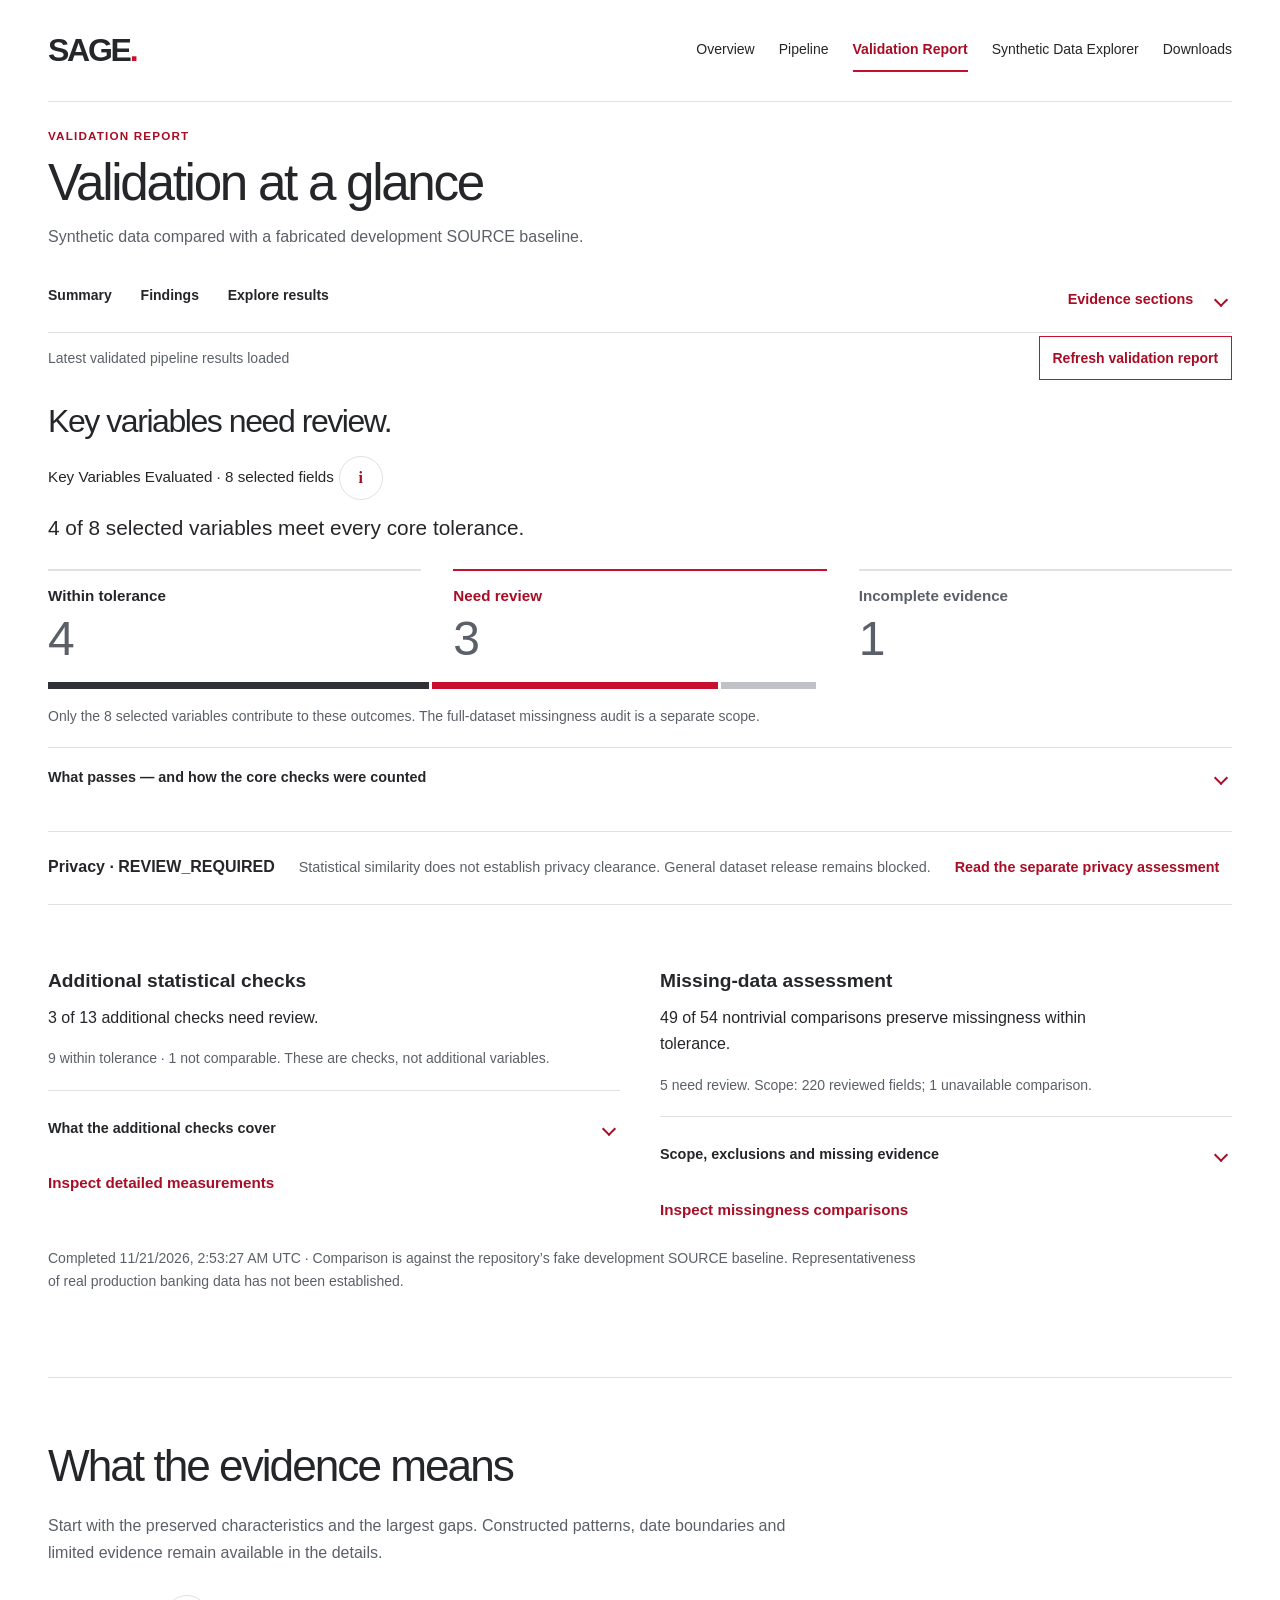
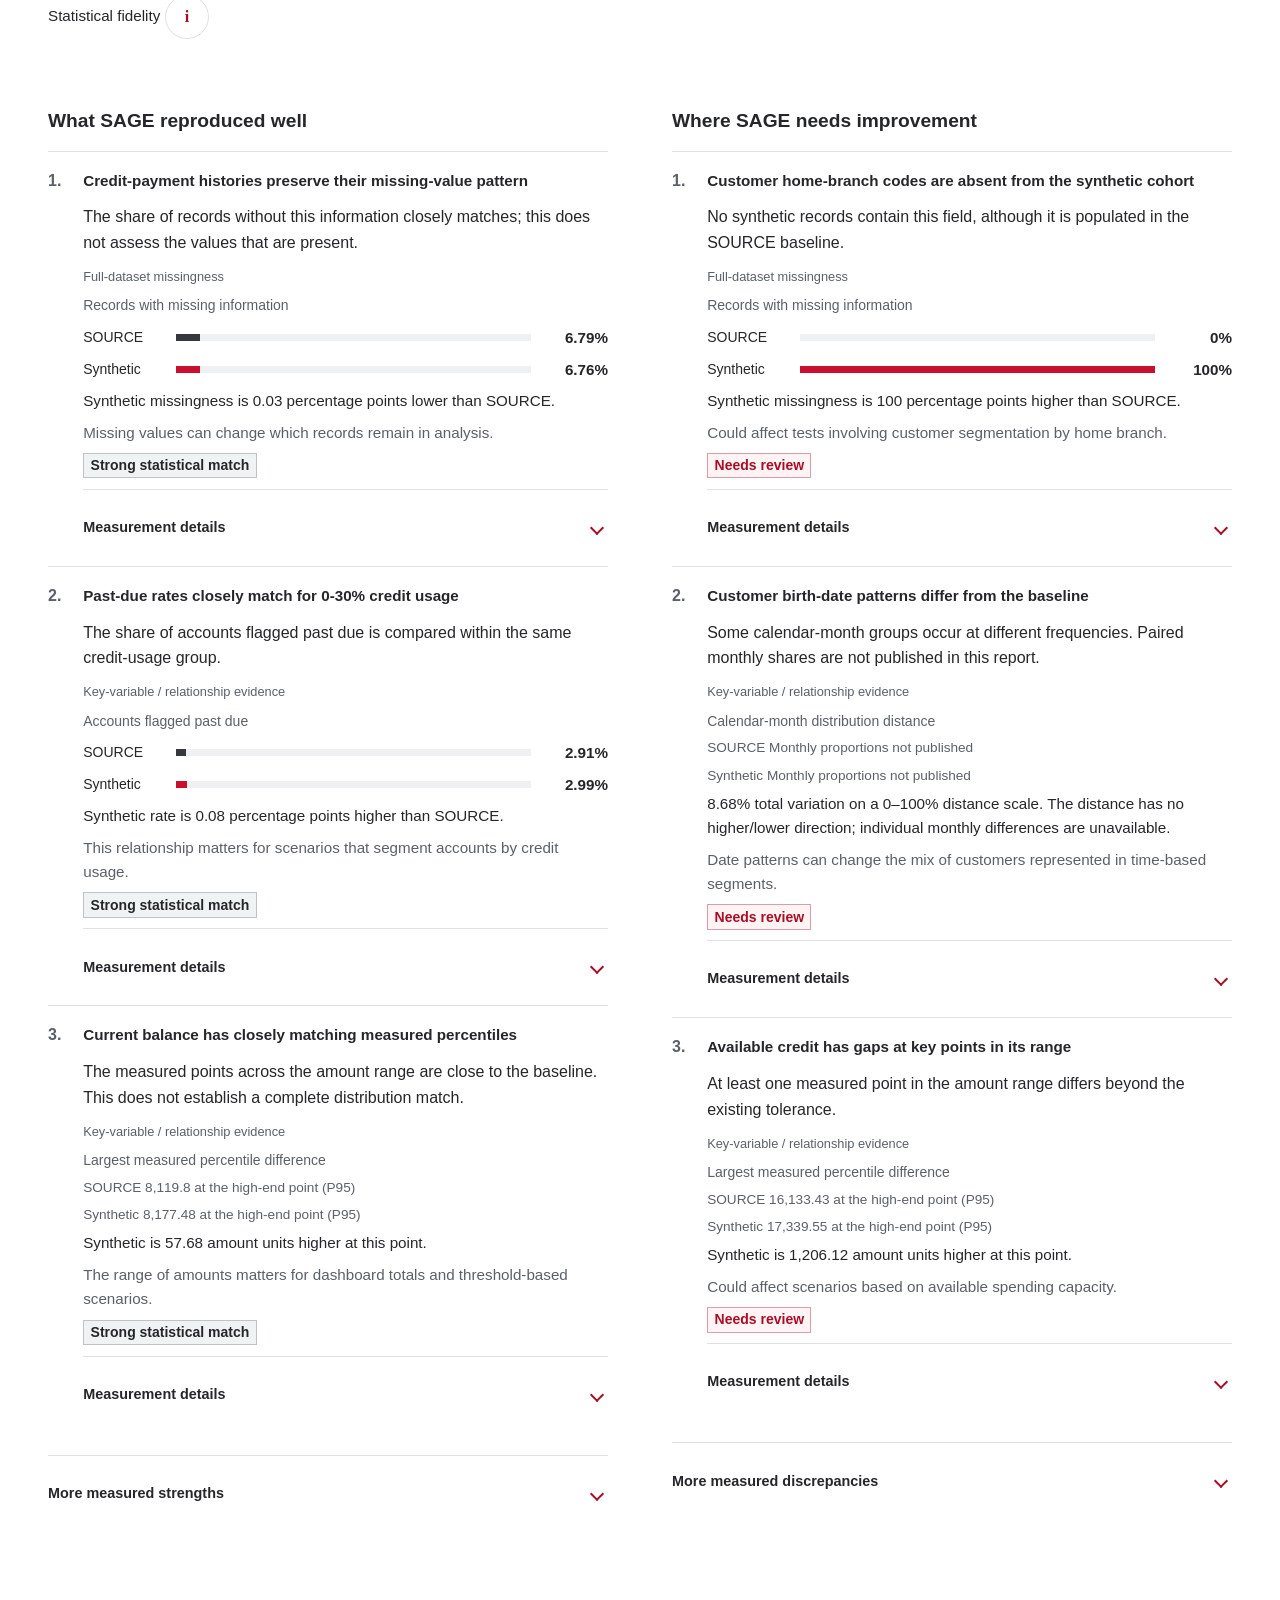
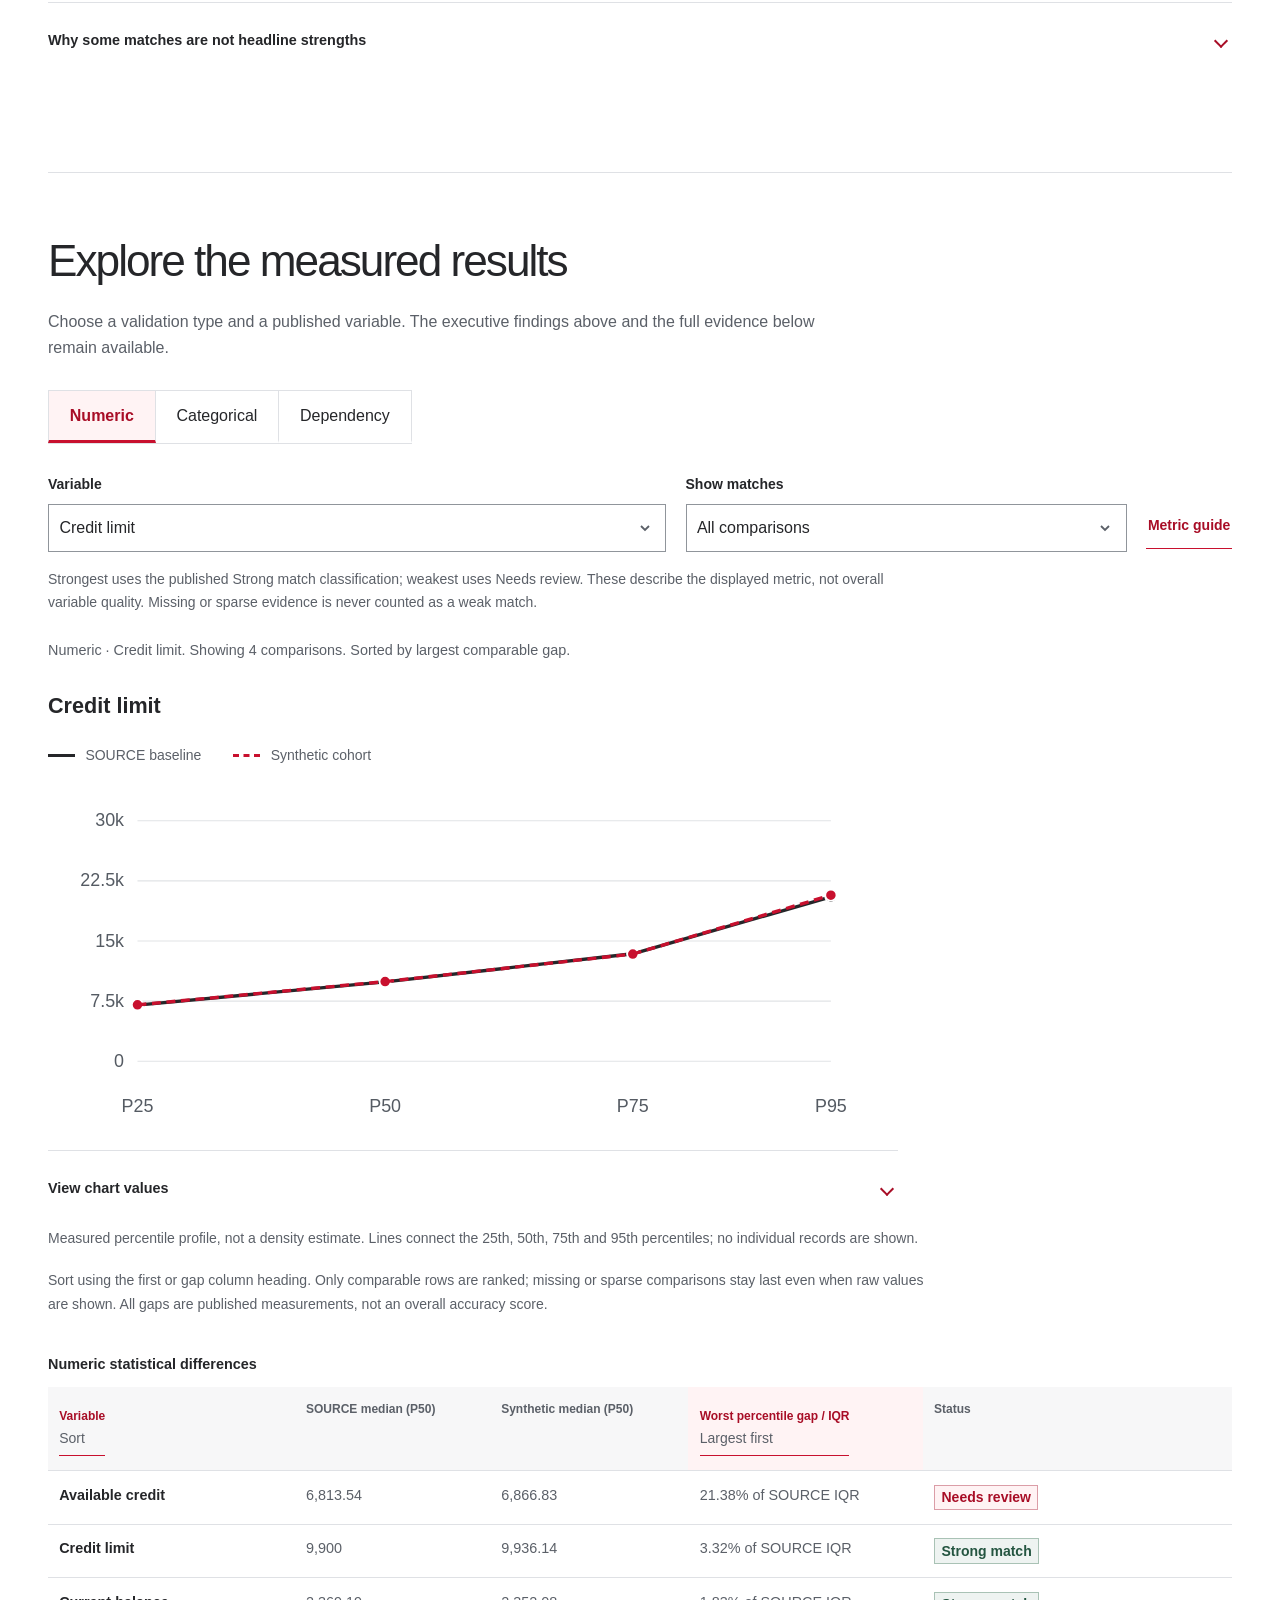
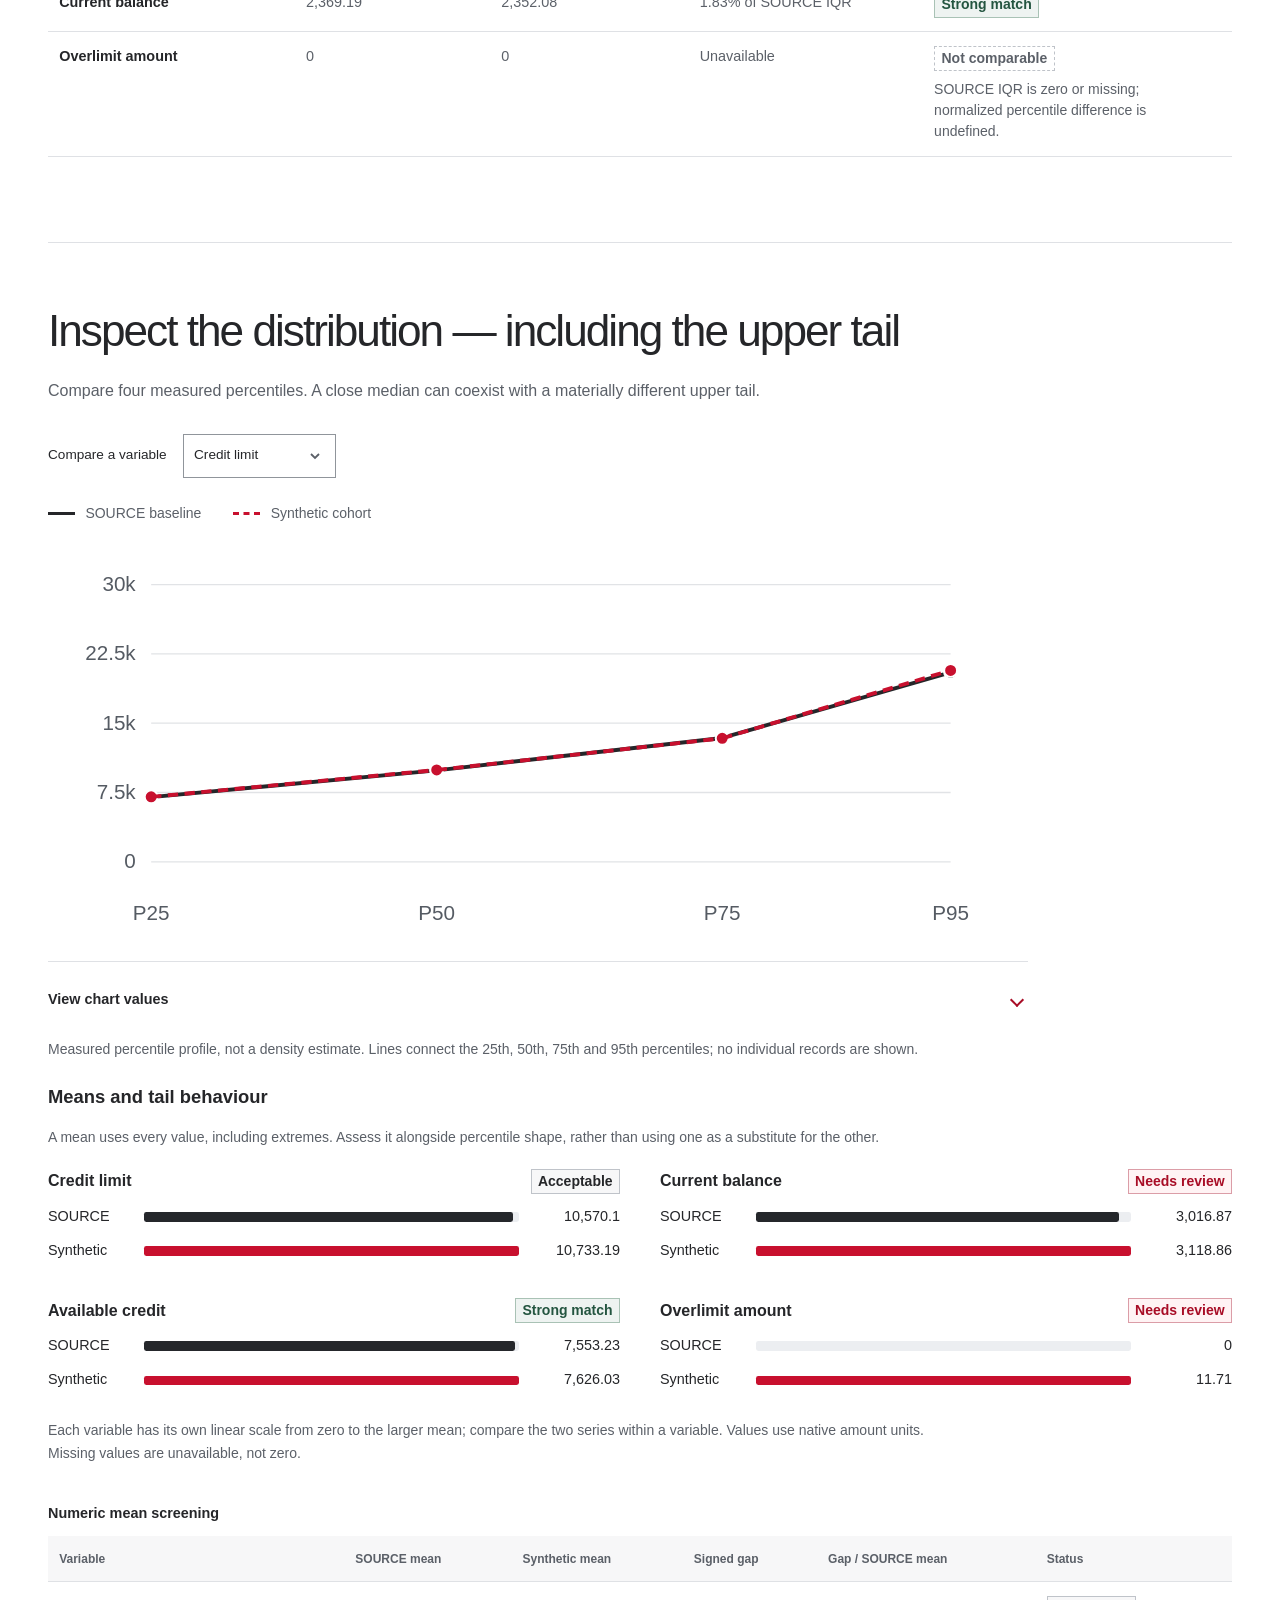
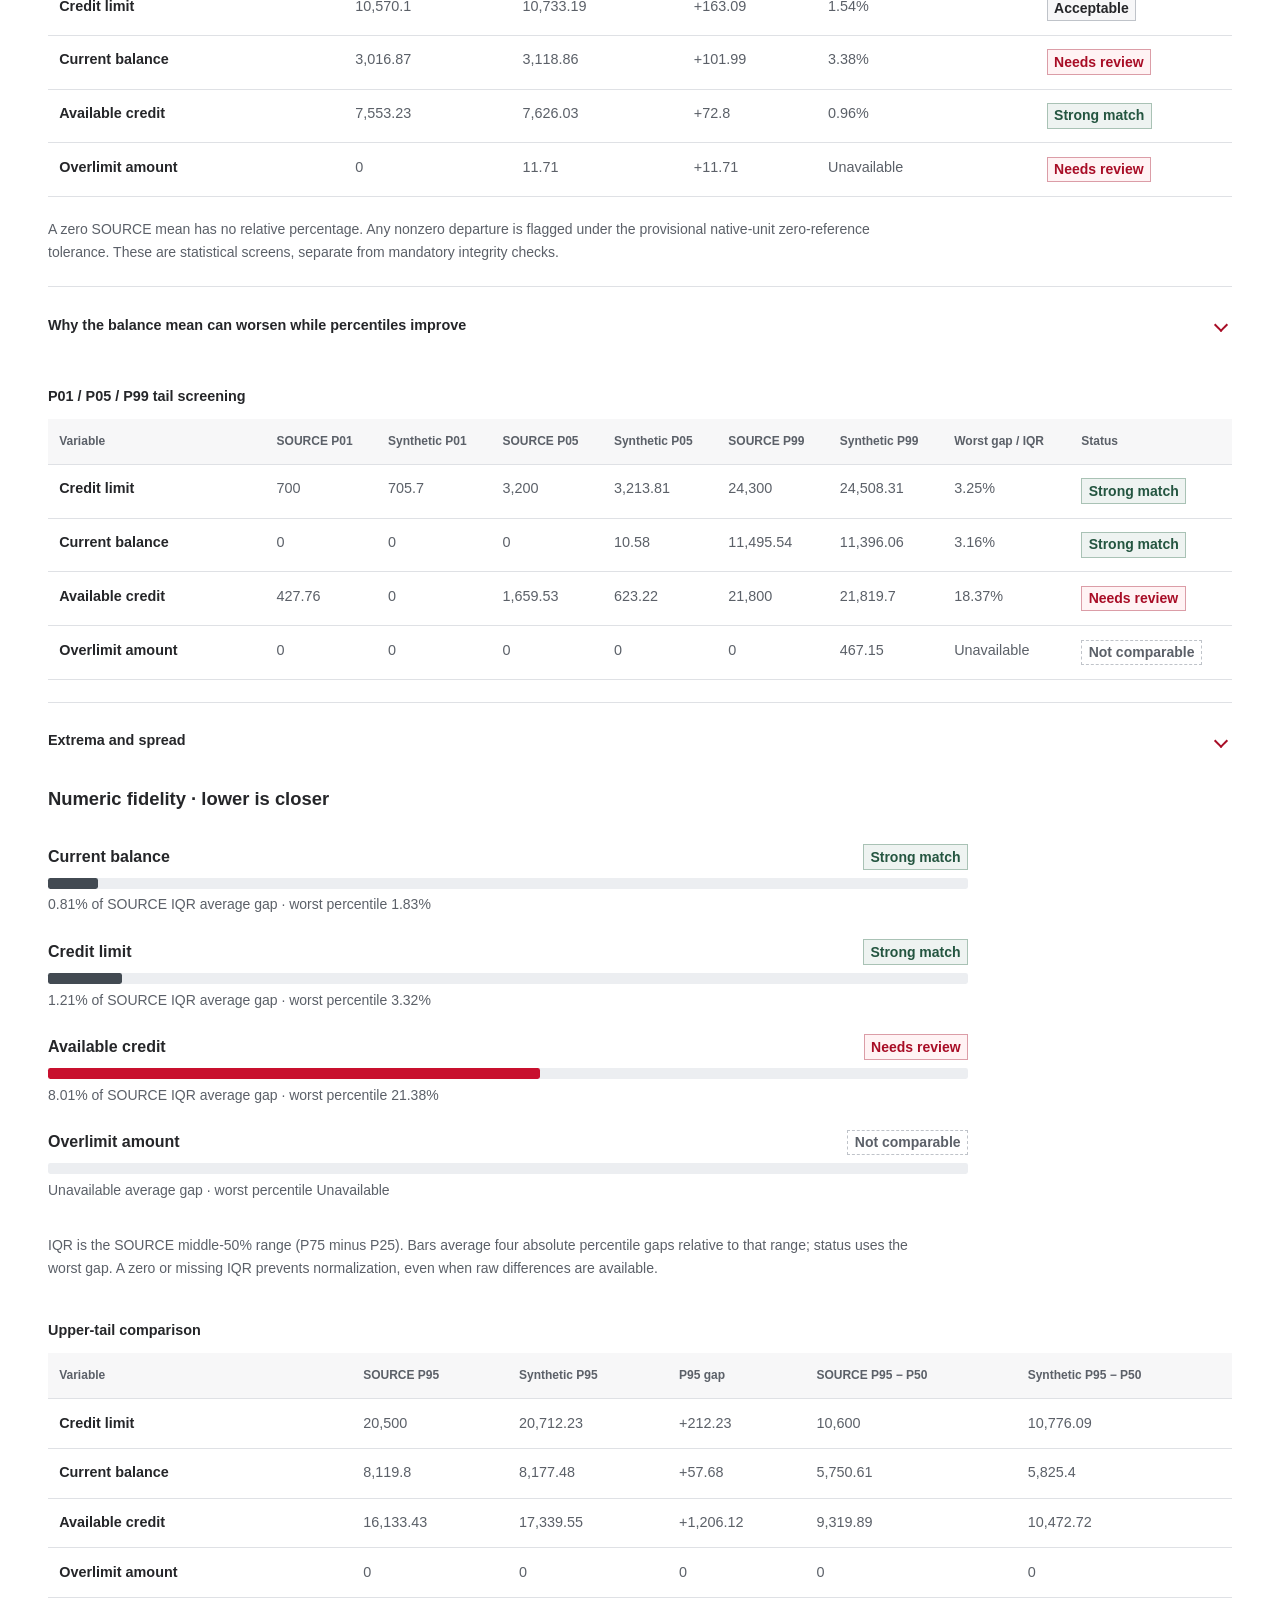
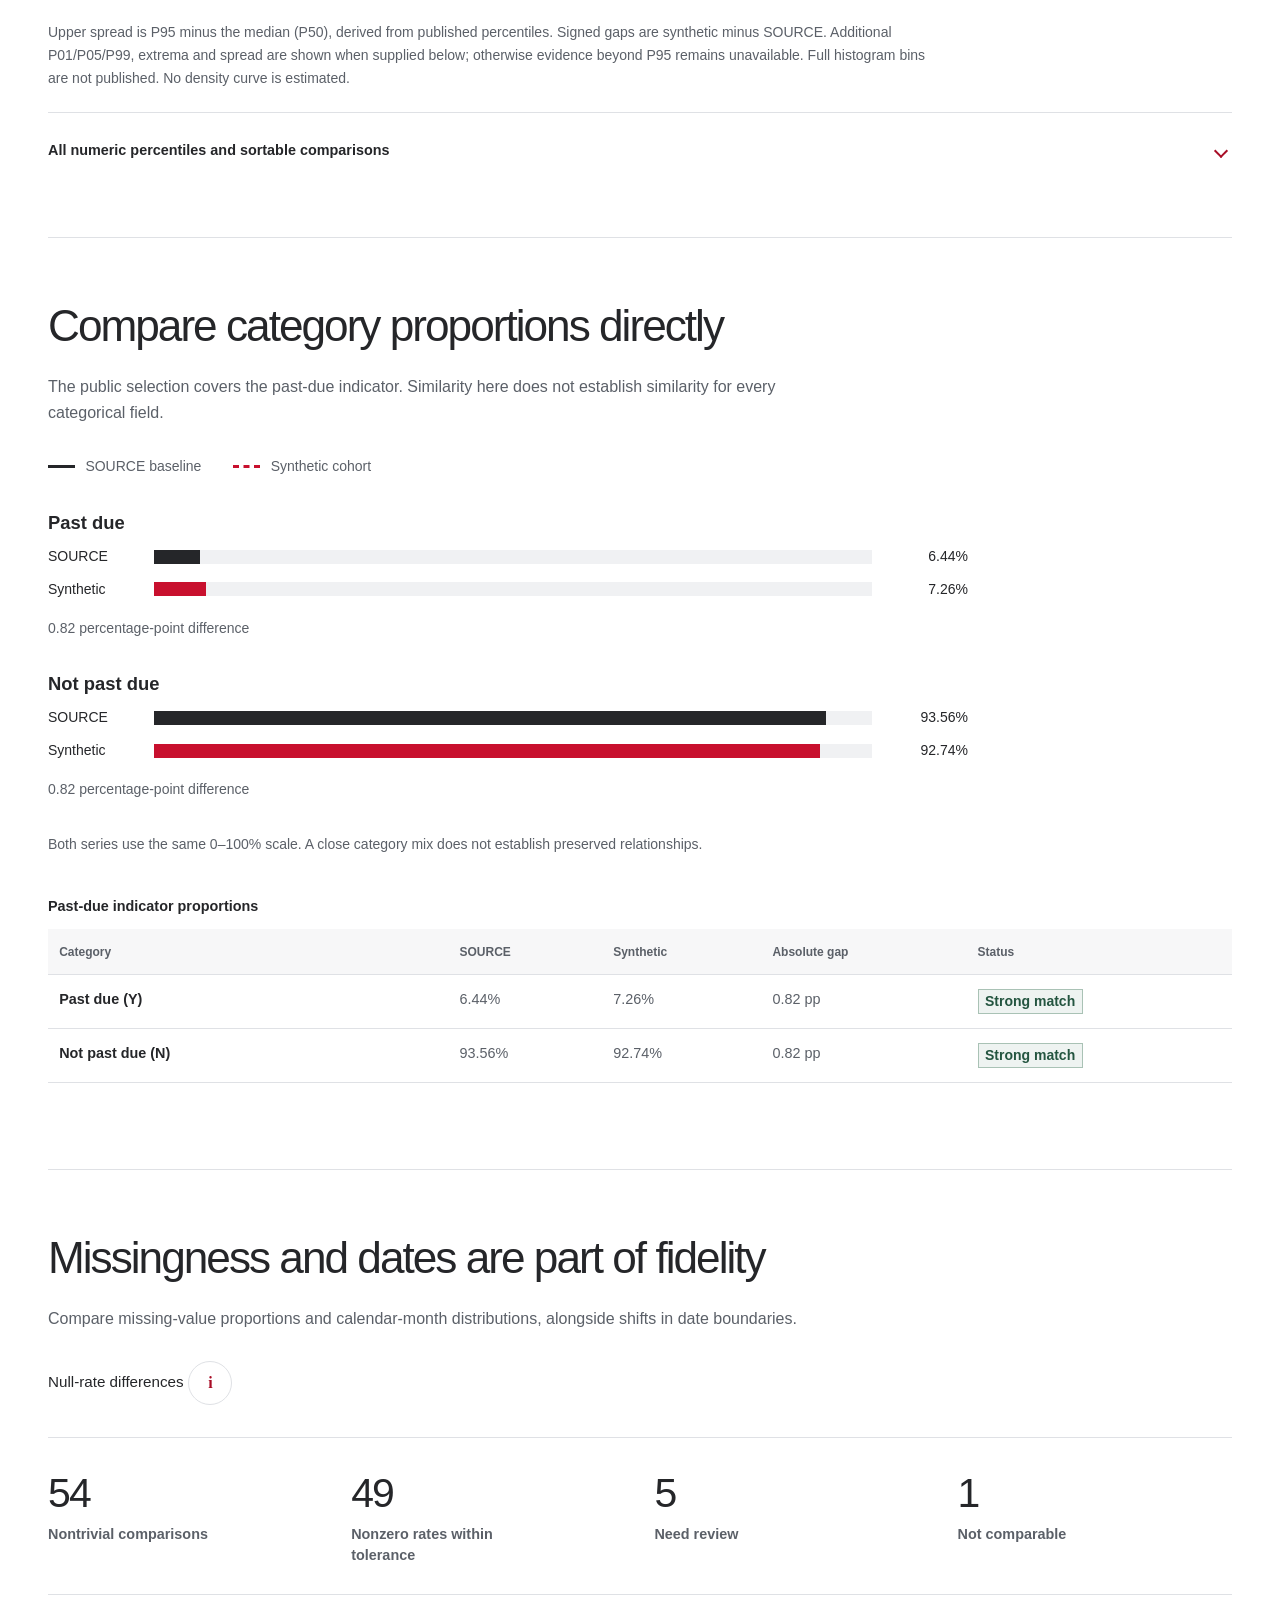
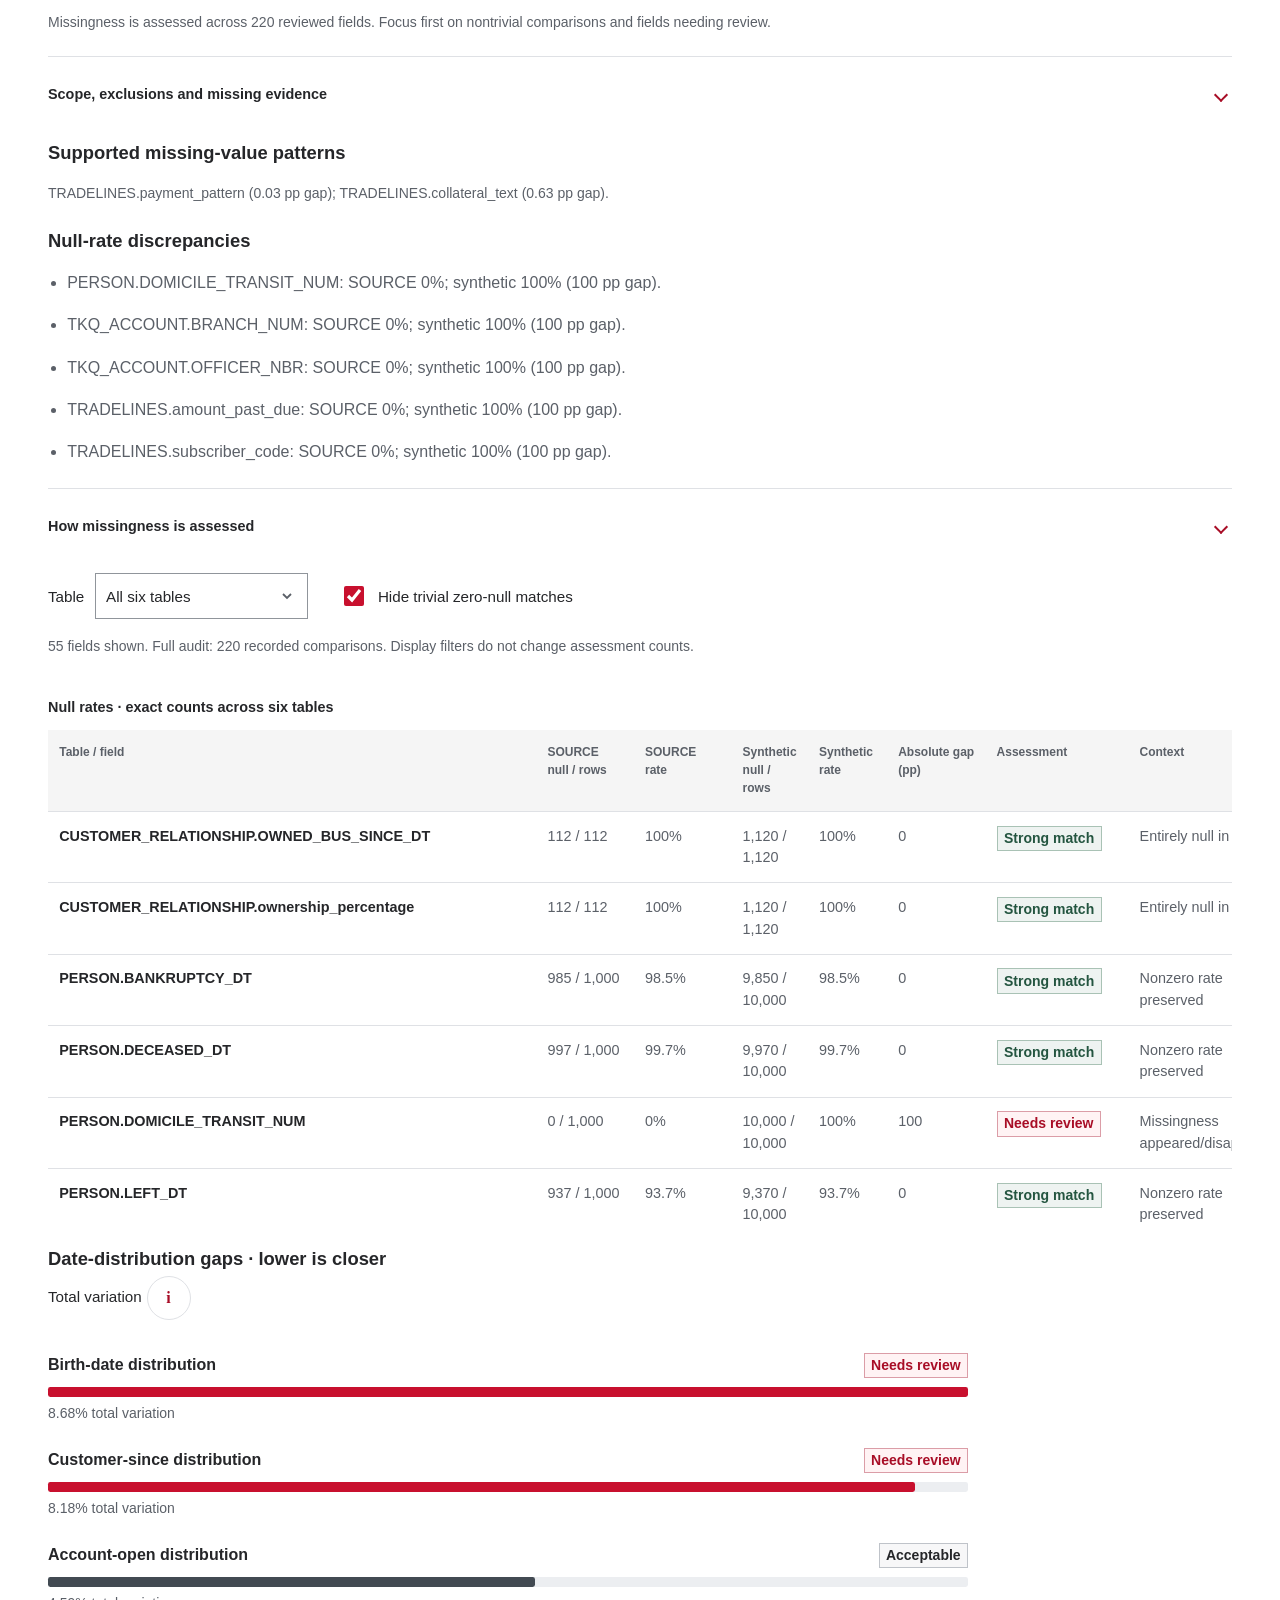
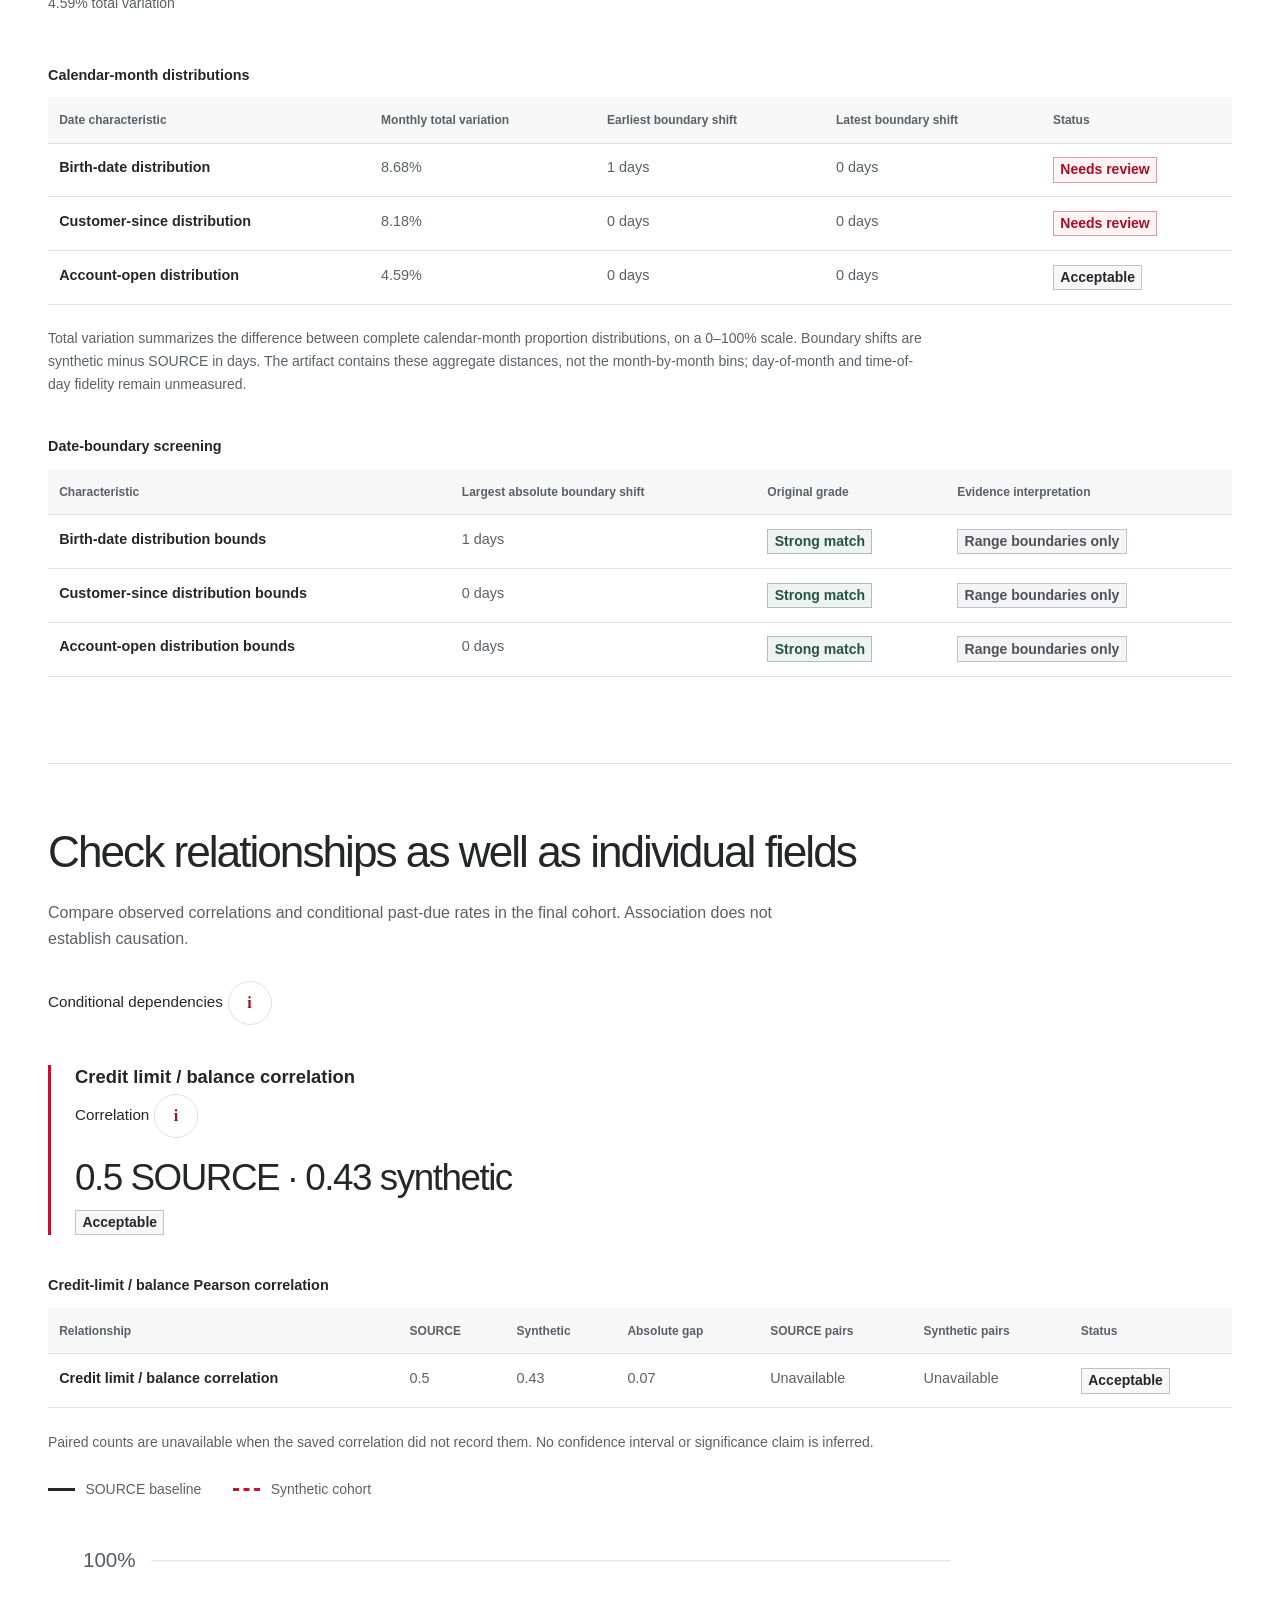
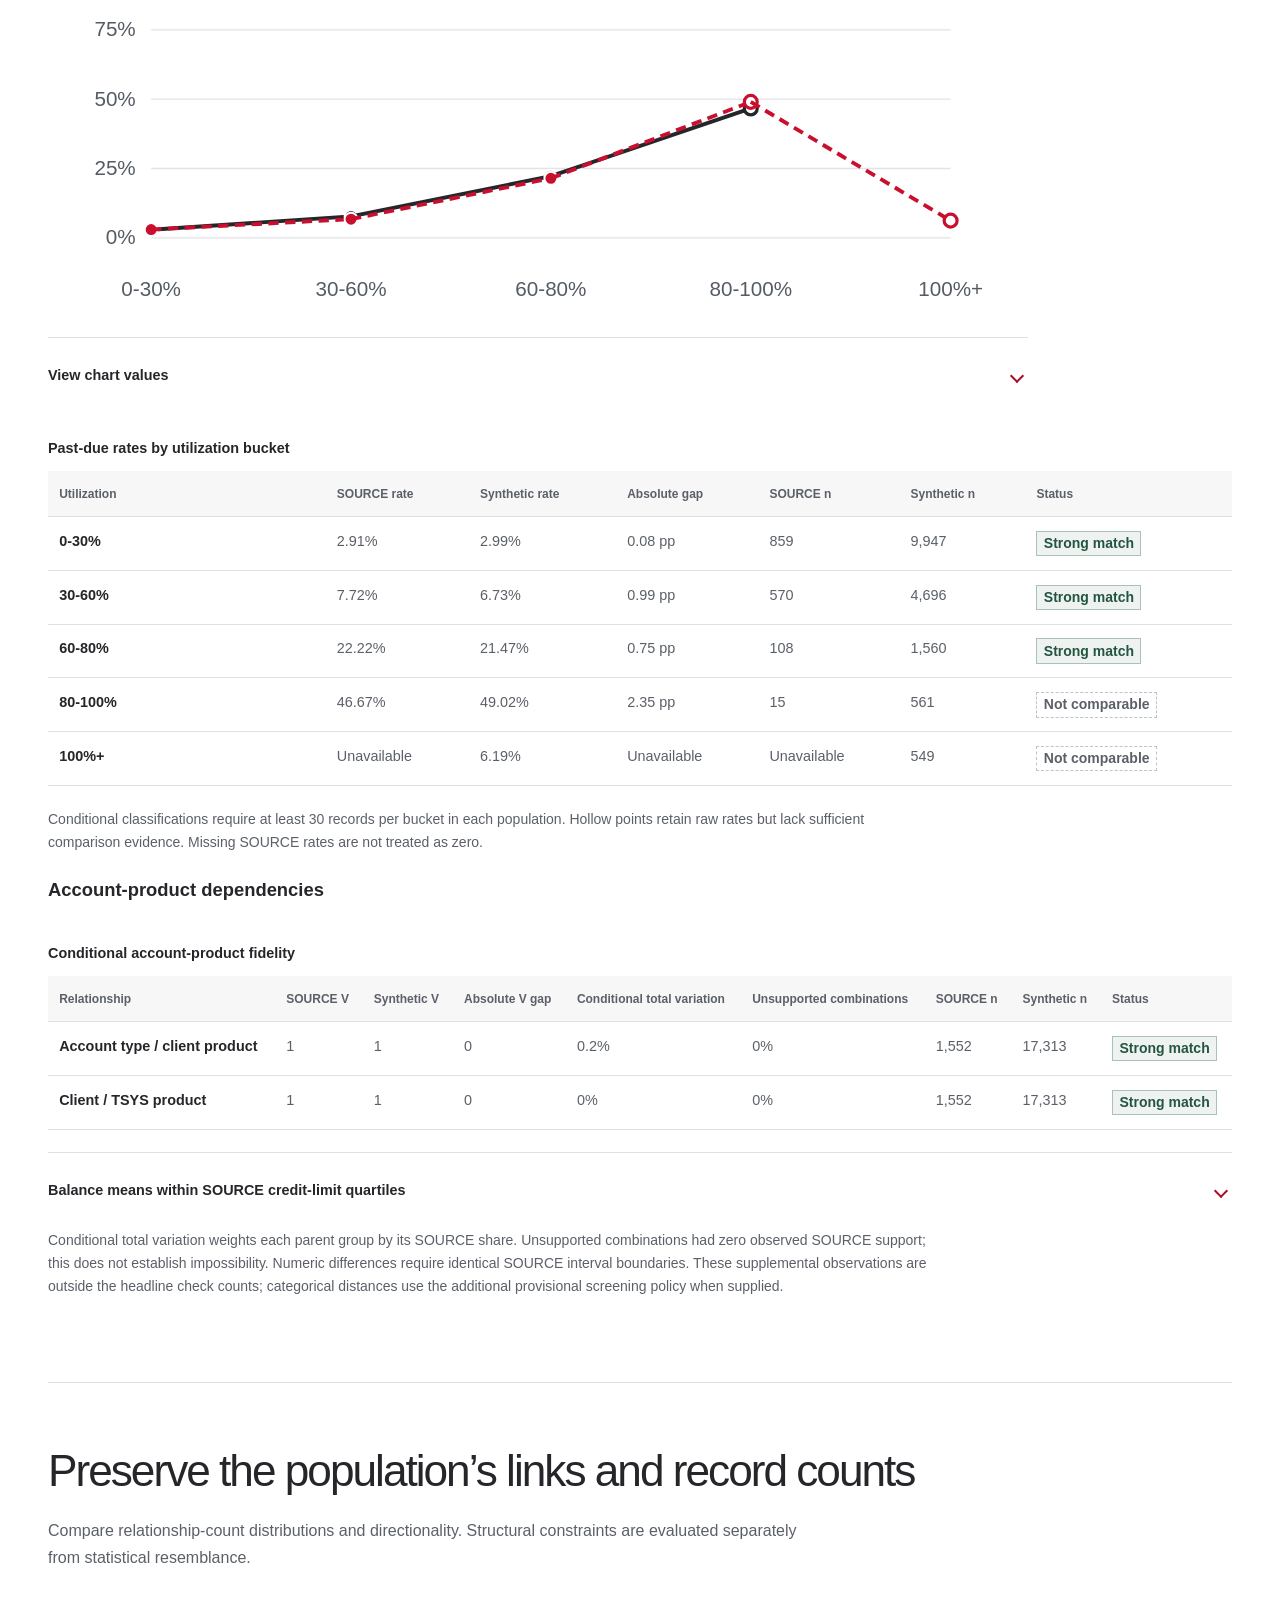
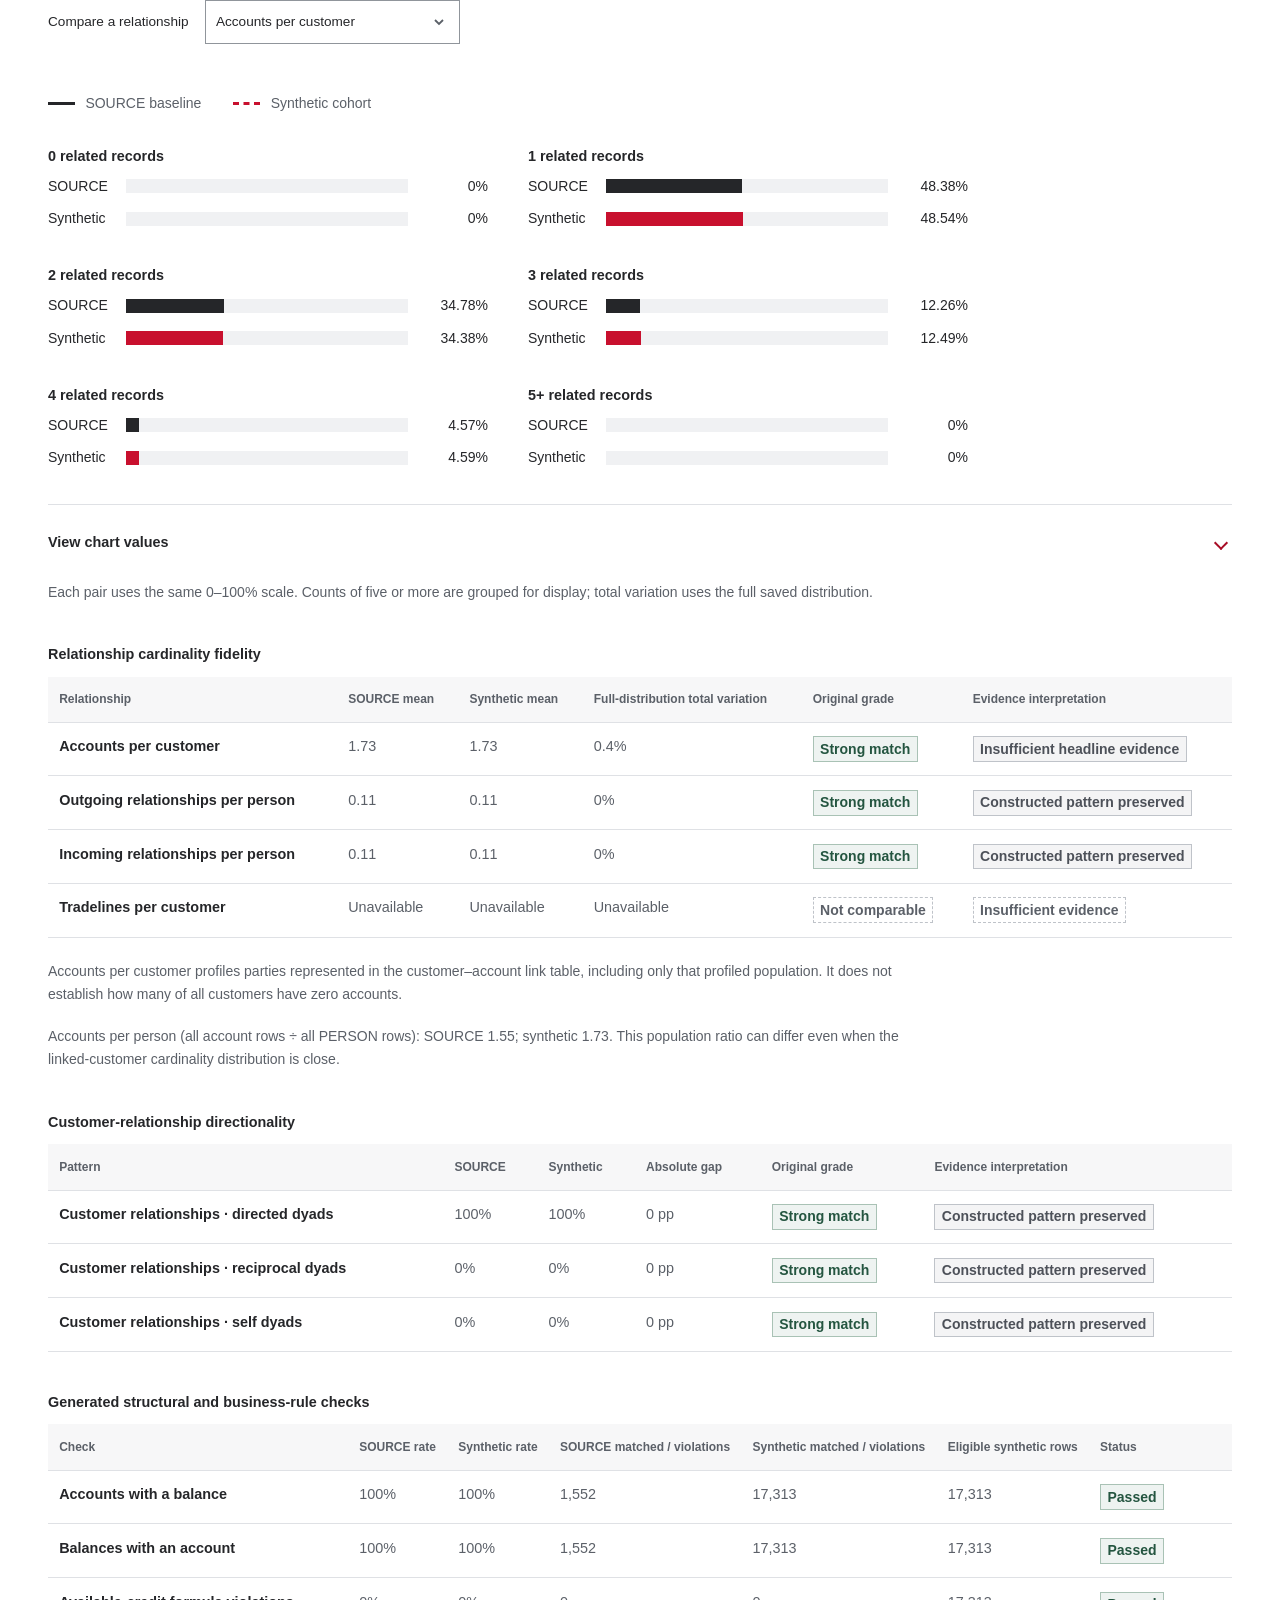
==== commit ae91cfc6: "Qualify validation strengths and explain measured findings" ====
--- a/docs/validation.html
+++ b/docs/validation.html
@@ -1,5 +1,5 @@
 <!doctype html>
-<html lang="en"><head><meta charset="utf-8"><meta name="viewport" content="width=device-width, initial-scale=1"><meta name="description" content="SAGE validation: measured strengths, gaps and relationship fidelity between original and synthetic banking data."><meta name="theme-color" content="#c8102e"><title>Validation Report — Original vs Synthetic | SAGE</title><link rel="stylesheet" href="styles.css?v=summary-scopes-1"><script src="validation-config.js?v=null-rates-1" defer></script><script src="executive-viz.js?v=ux-review-2" defer></script><script src="validation.js?v=summary-scopes-1" defer></script></head>
+<html lang="en"><head><meta charset="utf-8"><meta name="viewport" content="width=device-width, initial-scale=1"><meta name="description" content="SAGE validation: measured strengths, gaps and relationship fidelity between original and synthetic banking data."><meta name="theme-color" content="#c8102e"><title>Validation Report — Original vs Synthetic | SAGE</title><link rel="stylesheet" href="styles.css?v=interpretation-1"><script src="validation-config.js?v=null-rates-1" defer></script><script src="executive-viz.js?v=ux-review-2" defer></script><script src="validation.js?v=interpretation-1" defer></script></head>
 <body class="exec-page validation-page"><a class="skip-link" href="#main">Skip to validation report</a>
 <header class="exec-header container"><a class="exec-brand" href="index.html" aria-label="SAGE overview">SAGE<span aria-hidden="true">.</span></a><nav aria-label="Main navigation"><a href="index.html#overview">Overview</a><a href="index.html#process">Pipeline</a><a href="validation.html" aria-current="page">Validation Report</a><a href="index.html#explore-records">Synthetic Data Explorer</a><a href="index.html#download-dataset">Downloads</a></nav></header>
 <main id="main" class="container report-main" tabindex="-1"><div class="report-intro exec-report-intro"><p class="eyebrow">Validation report</p><h1>Validation at a glance</h1><p>Synthetic data compared with a fabricated development SOURCE baseline.</p></div>
--- a/docs/styles.css
+++ b/docs/styles.css
@@ -1478,6 +1478,31 @@
 .validation-page .report-toolbar { padding-top: .2rem; }
 .validation-page .report-toolbar button { min-height: 44px; padding: .4rem .8rem; font-size: .875rem; }
 .validation-page .validation-takeaway { max-width: none; }
+/* Shared contextual help stays in flow: it cannot cover a statistic or leave the screen. */
+.exec-page .metric-guide { min-width: 0; max-width: 100%; }
+.exec-page .term-help { display: block; position: relative; margin: .25rem 0 .65rem; font-size: .95rem; font-weight: 500; color: var(--ink); }
+.exec-page .term-label { margin-right: .3rem; }
+.exec-page .term-help .info-button { display: inline-flex; align-items: center; justify-content: center; width: 2.75rem; min-height: 2.75rem; padding: .5rem; border: 1px solid var(--line); border-radius: 50%; color: var(--red-dark); background: #fff; font: 600 1rem Georgia,serif; cursor: pointer; vertical-align: middle; }
+.exec-page .term-help .info-button[aria-expanded="true"] { background: var(--red-soft); border-color: var(--red); }
+.exec-page .metric-tooltip { position: static; width: min(29rem,100%); max-width: 100%; margin-top: .4rem; padding: .85rem 1rem; border: 1px solid #d4d6da; border-radius: .2rem; background: #fff; color: var(--ink); box-shadow: 0 3px 12px #0000000d; font-size: .95rem; font-weight: 400; line-height: 1.6; text-transform: none; letter-spacing: normal; overflow-wrap: anywhere; }
+.exec-page .metric-tooltip[hidden] { display: none; }
+.findings-audit { grid-column: 1 / -1; }
+.exec-page .finding-list .finding-explanation { color: var(--ink); font-size: 1rem; line-height: 1.6; margin: .65rem 0; }
+.exec-page .finding-list .finding-metric { color: var(--muted); font-size: .875rem; margin-bottom: .2rem; }
+.exec-page .finding-list .finding-difference { color: var(--ink); font-size: .95rem; line-height: 1.6; }
+.finding-rate { display: grid; grid-template-columns: 5.2rem minmax(0,1fr) 4.2rem; gap: .6rem; align-items: center; margin: .45rem 0; font-size: .875rem; }
+.finding-rate strong { text-align: right; font-size: .875rem; font-variant-numeric: tabular-nums; }
+.finding-rate-track { background: #eff0f2; height: .45rem; }
+.finding-rate-track span { display: block; height: 100%; }
+.finding-rate-track .rate-source { background: #35383d; }
+.finding-rate-track .rate-synthetic { background: var(--red); }
+.exec-page .finding-values > p { margin: .3rem 0; }
+.exec-page .finding-panel > h3 { font-size: 1.2rem; text-transform: none; letter-spacing: normal; line-height: 1.4; }
+@media(max-width:650px) {
+ .exec-page .finding-list { padding-left: 0; }
+}
+.exec-page .evidence-statistical { color: var(--ink); background: #f0f3f4; }
+.exec-page :is(.evidence-constructed,.evidence-boundary,.evidence-integrity,.evidence-limited,.evidence-insufficient) { color: #4d5159; background: #f4f4f5; }
 .validation-page .core-outcome > .eyebrow { margin-bottom: .45rem; }
 .validation-page .core-outcome .report-details { padding-top: .5rem; margin-top: .65rem; }
 @media(max-width:650px) {
